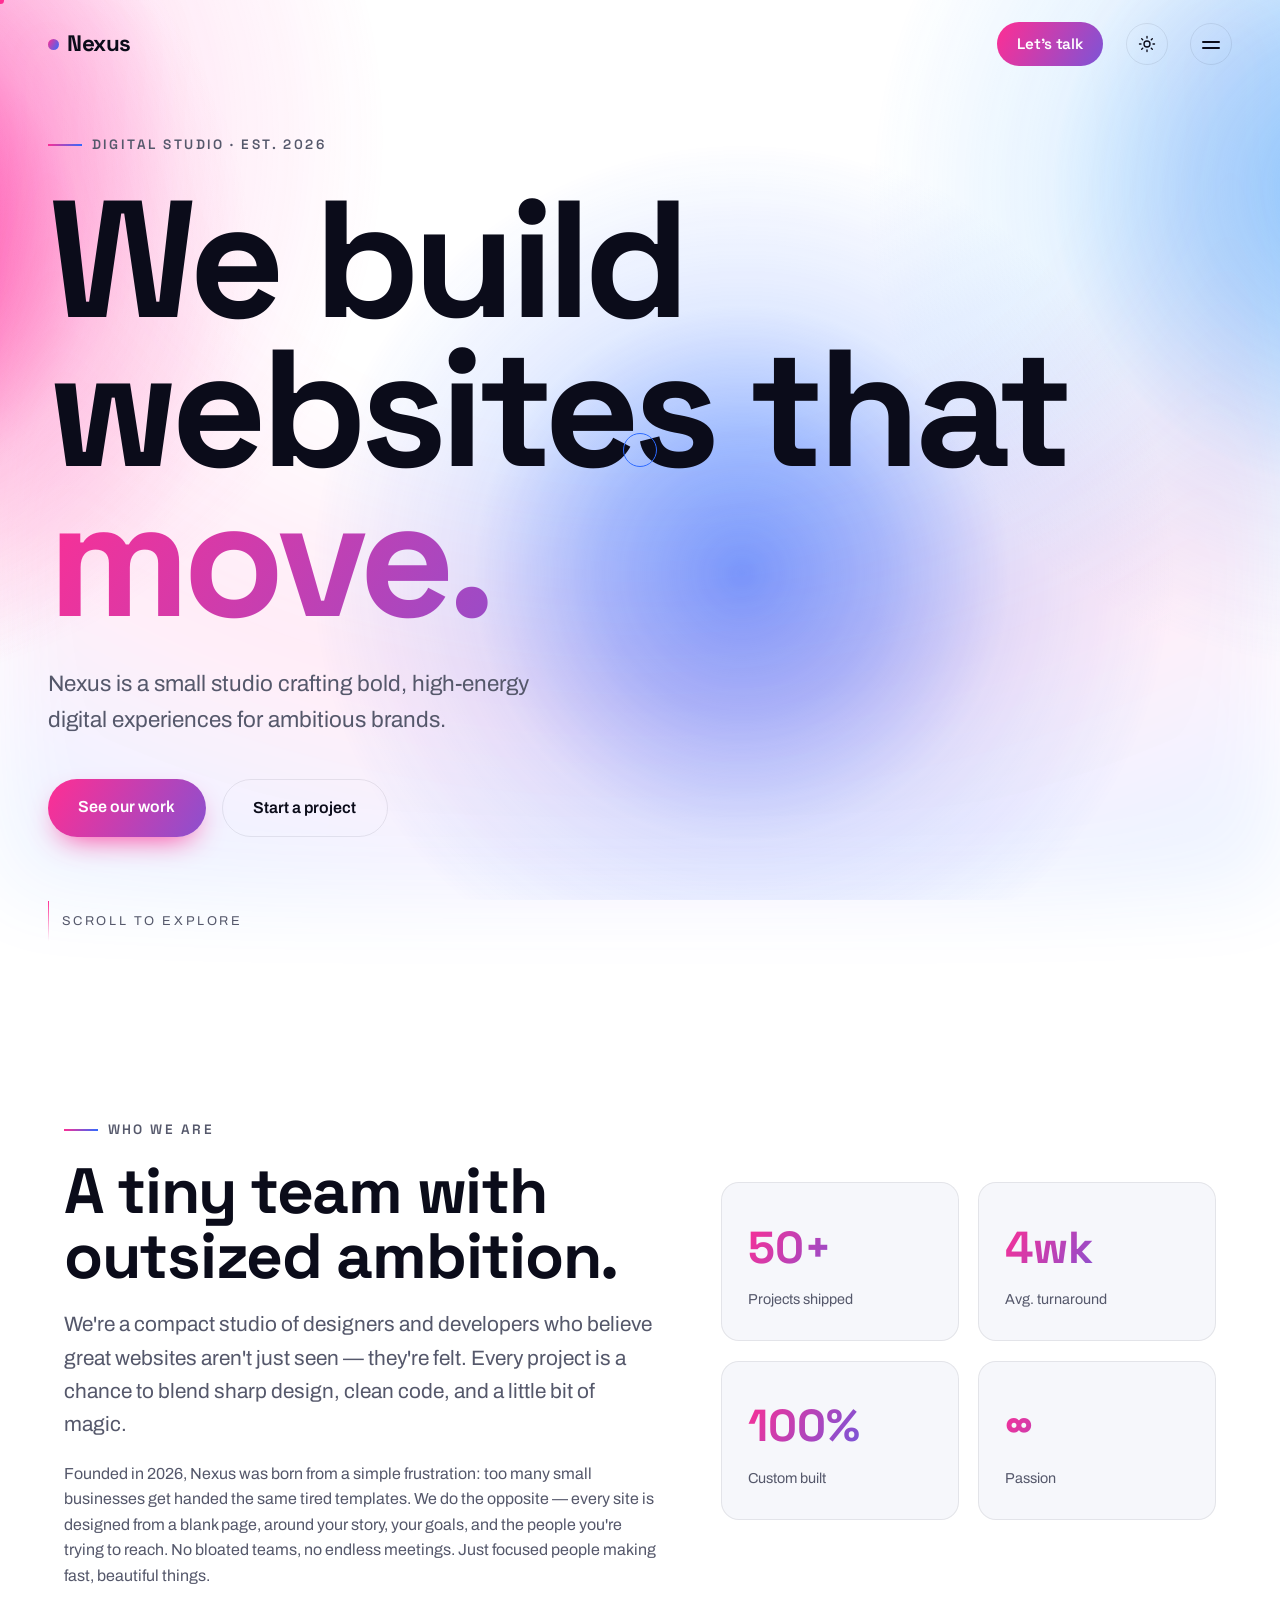
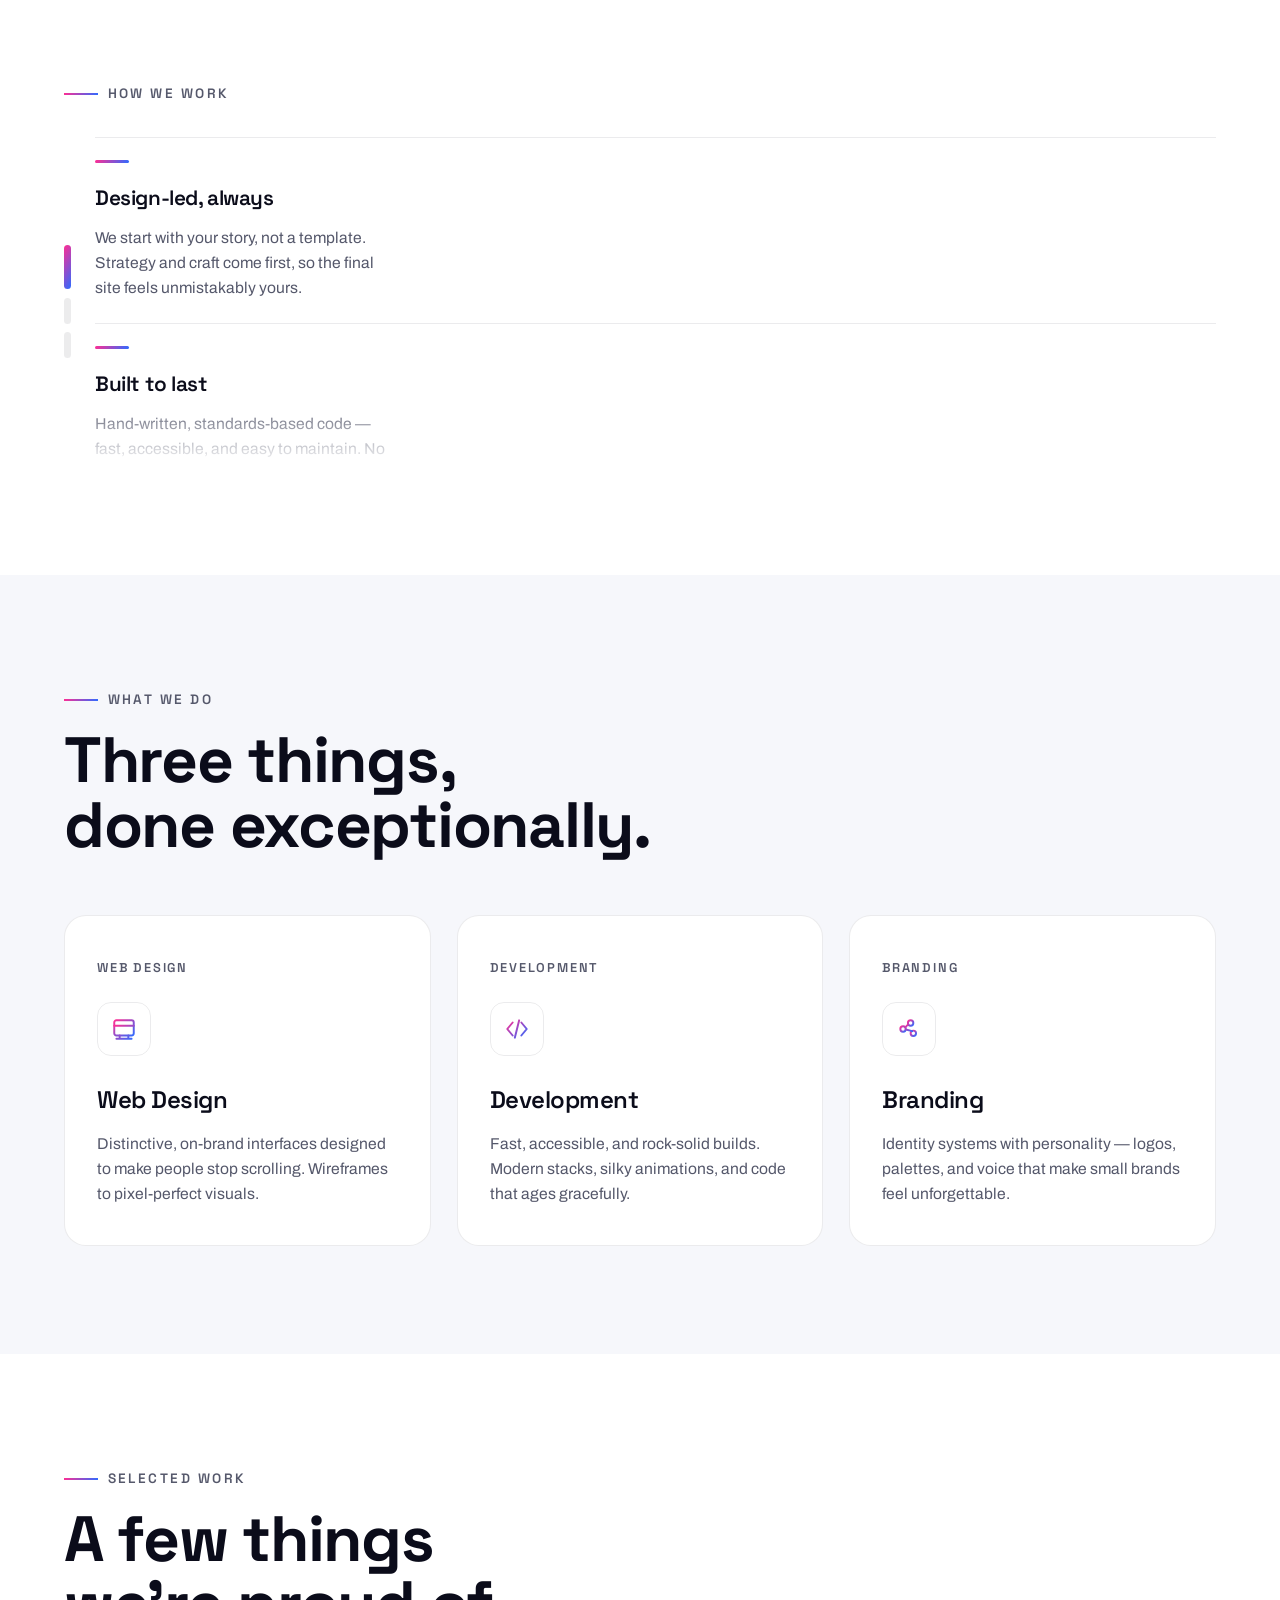
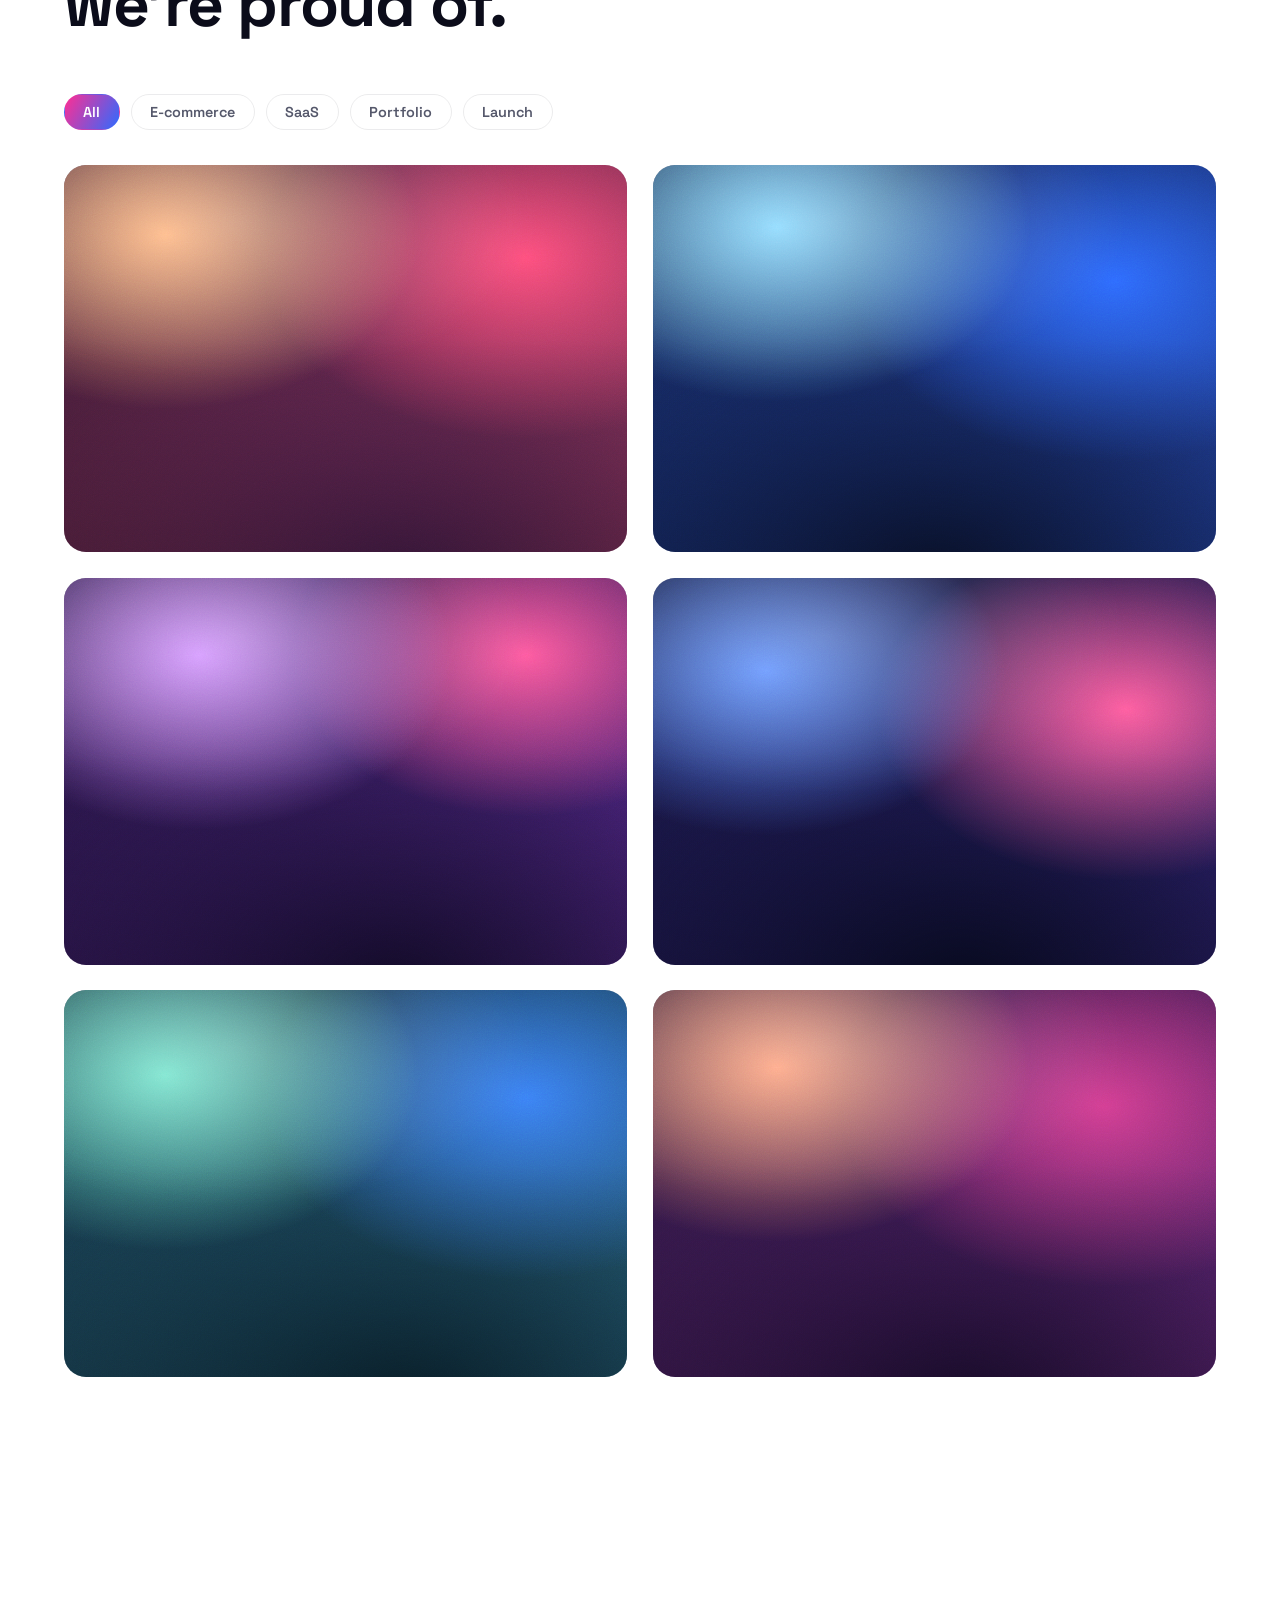
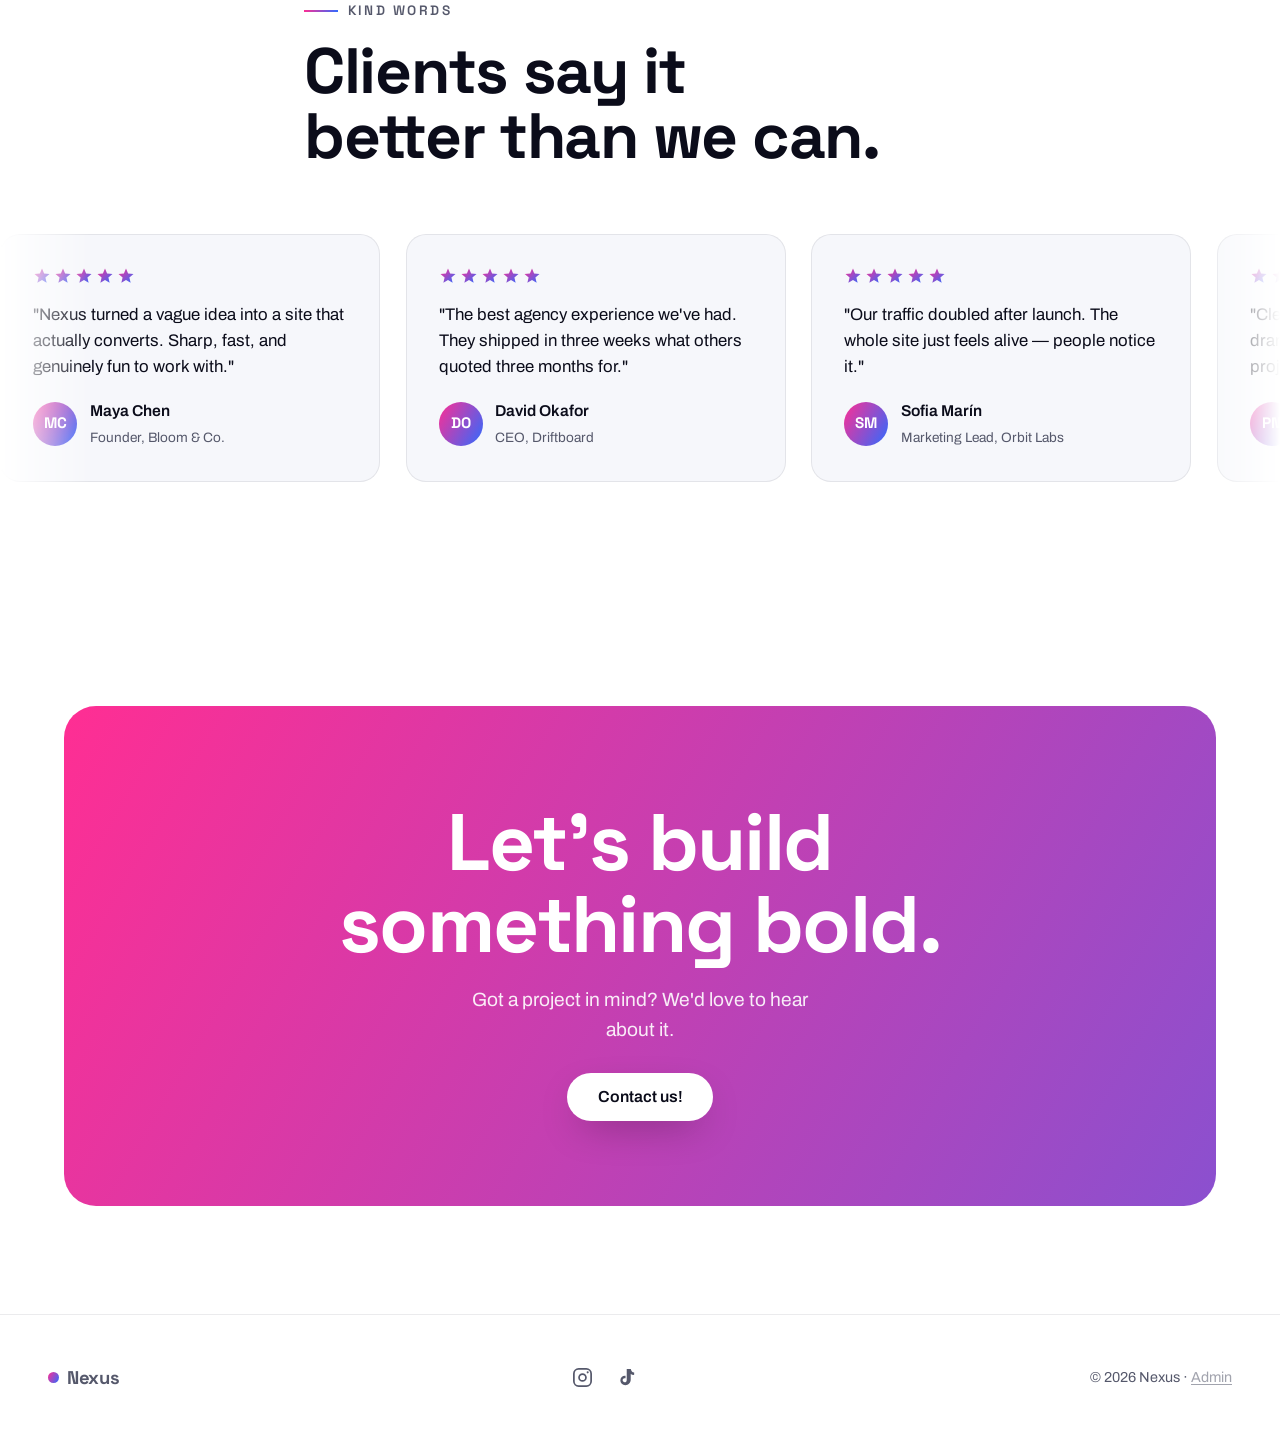
==== index.html @ e33caaf5 "Sharpen background blobs (clearer, less blurred) Tighten the radial-gradient falloff to give each co" ====
<!DOCTYPE html>
<html lang="en">
<head>
  <meta charset="UTF-8" />
  <meta name="viewport" content="width=device-width, initial-scale=1.0" />
  <title>Nexus — We build websites that move</title>
  <meta name="description" content="Nexus is a small studio crafting bold, high-energy websites for ambitious clients. Web design, development, and branding." />
  <link rel="preconnect" href="https://fonts.googleapis.com" />
  <link rel="preconnect" href="https://fonts.gstatic.com" crossorigin />
  <link href="https://fonts.googleapis.com/css2?family=Archivo:wght@400;500;600&family=Space+Grotesk:wght@400;500;600;700&display=swap" rel="stylesheet" />
  <link rel="stylesheet" href="css/style.css?v=12" />
</head>
<body>

<div class="cursor-ring" aria-hidden="true"></div>
<div class="cursor-dot" aria-hidden="true"></div>

<canvas id="bgCanvas" class="bg-canvas" aria-hidden="true"></canvas>
<div class="aurora" aria-hidden="true"></div>

<div class="wrap">
  <nav id="nav">
    <a href="#top" class="brand"><span class="dot"></span>Nexus</a>
    <div class="nav-links">
      <a href="#contact" class="nav-cta">Let's talk</a>
      <button class="icon-btn theme-toggle" id="themeToggle" aria-label="Toggle light and dark theme">
        <svg class="sun" viewBox="0 0 24 24" fill="none" stroke="currentColor" stroke-width="1.8" stroke-linecap="round"><circle cx="12" cy="12" r="4"/><path d="M12 2v2M12 20v2M4.9 4.9l1.4 1.4M17.7 17.7l1.4 1.4M2 12h2M20 12h2M4.9 19.1l1.4-1.4M17.7 6.3l1.4-1.4"/></svg>
        <svg class="moon" viewBox="0 0 24 24" fill="currentColor"><path d="M21 12.8A9 9 0 1 1 11.2 3a7 7 0 0 0 9.8 9.8z"/></svg>
      </button>
      <button class="hamburger" id="hamburger" aria-label="Open menu" aria-expanded="false" aria-controls="menu">
        <span class="bar"></span>
        <span class="bar"></span>
      </button>
    </div>
  </nav>

  <div class="menu" id="menu" aria-hidden="true">
    <a href="#about" class="menu-link">About</a>
    <a href="#services" class="menu-link">Services</a>
    <a href="#work" class="menu-link">Work</a>
    <a href="#reviews" class="menu-link">Reviews</a>
    <a href="#contact" class="menu-link">Contact</a>
    <div class="menu-meta">
      <a id="menuContact" href="https://ig.me/m/nexus_aea" target="_blank" rel="noopener">Contact us</a>
      <span>Nexus · Est. 2026</span>
    </div>
  </div>

  <header class="hero" id="top">
    <div>
      <span class="kicker">Digital studio · Est. 2026</span>
      <h1>We build<br />websites that<br /><span class="gradient">move.</span></h1>
      <p class="hero-sub" id="heroTagline">Nexus is a small studio crafting bold, high-energy digital experiences for ambitious brands.</p>
      <div class="hero-actions">
        <a href="#work" class="btn btn-primary">See our work</a>
        <a href="#contact" class="btn btn-ghost">Start a project</a>
      </div>
      <div class="scroll-hint"><span class="line"></span> Scroll to explore</div>
    </div>
  </header>

  <section id="about">
    <div class="container about-grid">
      <div class="about">
        <span class="kicker sec reveal">Who we are</span>
        <h2 class="reveal d1">A tiny team with<br />outsized ambition.</h2>
        <p class="lead reveal d2">We're a compact studio of designers and developers who believe great websites aren't just seen — they're felt. Every project is a chance to blend sharp design, clean code, and a little bit of magic.</p>
        <p class="reveal d3" id="aboutStory" style="color:var(--ink-soft)">Founded in 2026, Nexus was born from a simple frustration: too many small businesses get handed the same tired templates. We do the opposite — every site is designed from a blank page, around your story, your goals, and the people you're trying to reach. No bloated teams, no endless meetings. Just focused people making fast, beautiful things.</p>
      </div>
      <div class="stats">
        <div class="stat reveal"><div class="num">50+</div><div class="label">Projects shipped</div></div>
        <div class="stat reveal d1"><div class="num">4wk</div><div class="label">Avg. turnaround</div></div>
        <div class="stat reveal d2"><div class="num">100%</div><div class="label">Custom built</div></div>
        <div class="stat reveal d3"><div class="num">∞</div><div class="label">Passion</div></div>
      </div>
    </div>

    <div class="container about-more">
      <span class="kicker sec reveal">How we work</span>
      <div class="values-wrap reveal d1">
        <div class="values-nav" aria-label="Scroll through how we work">
          <button class="active" type="button" aria-label="Go to: Design-led, always"></button>
          <button type="button" aria-label="Go to: Built to last"></button>
          <button type="button" aria-label="Go to: A real partnership"></button>
        </div>
        <div class="values">
          <div class="value">
            <span class="value-mark"></span>
            <h3>Design-led, always</h3>
            <p>We start with your story, not a template. Strategy and craft come first, so the final site feels unmistakably yours.</p>
          </div>
          <div class="value">
            <span class="value-mark"></span>
            <h3>Built to last</h3>
            <p>Hand-written, standards-based code — fast, accessible, and easy to maintain. No page-builder bloat slowing you down.</p>
          </div>
          <div class="value">
            <span class="value-mark"></span>
            <h3>A real partnership</h3>
            <p>You talk directly to the people doing the work. Clear communication, honest timelines, and support after launch.</p>
          </div>
        </div>
      </div>
    </div>
  </section>

  <section id="services">
    <div class="container">
      <div class="section-head">
        <span class="kicker sec reveal">What we do</span>
        <h2 class="reveal d1">Three things,<br />done exceptionally.</h2>
      </div>
      <div class="cards">
        <article class="card reveal">
          <span class="card-role">Web Design</span>
          <div class="card-icon">
            <svg viewBox="0 0 24 24" fill="none" stroke="url(#gp)" stroke-width="1.8" stroke-linecap="round" stroke-linejoin="round"><defs><linearGradient id="gp" x1="0" y1="0" x2="1" y2="1"><stop offset="0" stop-color="#ff2e93"/><stop offset="1" stop-color="#2e6bff"/></linearGradient></defs><rect x="3" y="4" width="18" height="14" rx="2"/><path d="M3 9h18M8 18v3M16 18v3M5 21h14"/></svg>
          </div>
          <h3>Web Design</h3>
          <p>Distinctive, on-brand interfaces designed to make people stop scrolling. Wireframes to pixel-perfect visuals.</p>
        </article>
        <article class="card reveal d1">
          <span class="card-role">Development</span>
          <div class="card-icon">
            <svg viewBox="0 0 24 24" fill="none" stroke="url(#gp2)" stroke-width="1.8" stroke-linecap="round" stroke-linejoin="round"><defs><linearGradient id="gp2" x1="0" y1="0" x2="1" y2="1"><stop offset="0" stop-color="#ff2e93"/><stop offset="1" stop-color="#2e6bff"/></linearGradient></defs><path d="M8 6l-5 6 5 6M16 6l5 6-5 6M14 4l-4 16"/></svg>
          </div>
          <h3>Development</h3>
          <p>Fast, accessible, and rock-solid builds. Modern stacks, silky animations, and code that ages gracefully.</p>
        </article>
        <article class="card reveal d2">
          <span class="card-role">Branding</span>
          <div class="card-icon">
            <svg viewBox="0 0 24 24" fill="none" stroke="url(#gp3)" stroke-width="1.8" stroke-linecap="round" stroke-linejoin="round"><defs><linearGradient id="gp3" x1="0" y1="0" x2="1" y2="1"><stop offset="0" stop-color="#ff2e93"/><stop offset="1" stop-color="#2e6bff"/></linearGradient></defs><circle cx="13.5" cy="6.5" r="2.5"/><circle cx="6.5" cy="12" r="2.5"/><circle cx="16" cy="16" r="2.5"/><path d="M11 8L8.5 10.5M15 14l-6-1.5"/></svg>
          </div>
          <h3>Branding</h3>
          <p>Identity systems with personality — logos, palettes, and voice that make small brands feel unforgettable.</p>
        </article>
      </div>
    </div>
  </section>

  <section id="work">
    <div class="container">
      <div class="section-head">
        <span class="kicker sec reveal">Selected work</span>
        <h2 class="reveal d1">A few things<br />we're proud of.</h2>
      </div>
      <div class="work-filters reveal d2" role="group" aria-label="Filter work by category">
        <button class="chip active" data-filter="all" aria-pressed="true">All</button>
        <button class="chip" data-filter="ecommerce" aria-pressed="false">E-commerce</button>
        <button class="chip" data-filter="saas" aria-pressed="false">SaaS</button>
        <button class="chip" data-filter="portfolio" aria-pressed="false">Portfolio</button>
        <button class="chip" data-filter="launch" aria-pressed="false">Launch</button>
      </div>
      <div class="work-grid" id="workGrid"><!-- filled from content.json by js/main.js --></div>
    </div>
  </section>

  <section id="reviews">
    <div class="section-head">
      <span class="kicker sec reveal">Kind words</span>
      <h2 class="reveal d1">Clients say it<br />better than we can.</h2>
    </div>
    <svg width="0" height="0" style="position:absolute" aria-hidden="true"><defs><linearGradient id="starGrad" x1="0" y1="0" x2="1" y2="1"><stop offset="0" stop-color="#ff2e93"/><stop offset="1" stop-color="#2e6bff"/></linearGradient></defs></svg>
    <div class="reviews-marquee reveal d1">
      <div class="reviews-track" id="reviewsTrack"><!-- filled from content.json by js/main.js --></div>
    </div>
  </section>

  <section id="contact">
    <div class="container">
      <div class="cta-box reveal">
        <h2>Let's build<br />something bold.</h2>
        <p>Got a project in mind? We'd love to hear about it.</p>
        <a id="contactCta" href="https://ig.me/m/nexus_aea" target="_blank" rel="noopener" class="btn btn-white">Contact us!</a>
      </div>
    </div>
  </section>

  <footer>
    <div class="brand" style="font-size:1.15rem"><span class="dot"></span>Nexus</div>
    <div class="footer-social">
      <a id="socialInstagram" href="https://www.instagram.com/nexus_aea?igsh=aW5jZGtiejl5bTRi" target="_blank" rel="noopener" aria-label="Nexus on Instagram">
        <svg viewBox="0 0 24 24" fill="none" stroke="currentColor" stroke-width="1.8" stroke-linecap="round" stroke-linejoin="round"><rect x="3" y="3" width="18" height="18" rx="5"/><circle cx="12" cy="12" r="3.6"/><circle cx="17.4" cy="6.6" r="1.1" fill="currentColor" stroke="none"/></svg>
      </a>
      <a id="socialTiktok" href="https://www.tiktok.com/@nexus_aea?_r=1&amp;_t=ZN-97qbXWTNPzK" target="_blank" rel="noopener" aria-label="Nexus on TikTok">
        <svg viewBox="0 0 24 24" fill="currentColor"><path d="M16.5 3c.32 2.06 1.5 3.58 3.5 3.86v2.4c-1.28.12-2.48-.28-3.6-1v5.9c0 3.28-2.42 5.84-5.62 5.84-2.9 0-5.18-2.12-5.18-5.02 0-3.02 2.5-5.02 5.4-4.7v2.62c-.4-.12-.82-.16-1.24-.1-1.06.16-1.86.98-1.78 2.18.08 1.12.98 1.94 2.1 1.94 1.28 0 2.16-1 2.16-2.42V3h2.06z"/></svg>
      </a>
    </div>
    <div>© 2026 Nexus · <a href="admin.html" style="color:inherit;text-decoration:underline;text-underline-offset:2px;opacity:0.55">Admin</a></div>
  </footer>
</div>


  <script src="js/main.js?v=12"></script>
</body>
</html>
---- css/style.css ----
:root {
    --pink: #ff2e93;
    --pink-soft: #ff6ec4;
    --blue: #2e6bff;
    --blue-soft: #4facfe;
    /* light ground */
    --bg: #ffffff;
    --bg-alt: #f6f7fb;
    --ink: #0b0c1a;
    --ink-soft: #55586b;
    --line: rgba(11, 12, 26, 0.08);
    --grad: linear-gradient(120deg, var(--pink) 0%, var(--blue) 100%);
  }

  @media (prefers-color-scheme: dark) {
    :root:not([data-theme="light"]) {
      --bg: #07070f;
      --bg-alt: #0d0e1c;
      --ink: #f4f5ff;
      --ink-soft: #9a9db5;
      --line: rgba(255, 255, 255, 0.1);
    }
  }
  :root[data-theme="dark"] {
    --bg: #07070f;
    --bg-alt: #0d0e1c;
    --ink: #f4f5ff;
    --ink-soft: #9a9db5;
    --line: rgba(255, 255, 255, 0.1);
  }
  :root[data-theme="light"] {
    --bg: #ffffff;
    --bg-alt: #f6f7fb;
    --ink: #0b0c1a;
    --ink-soft: #55586b;
    --line: rgba(11, 12, 26, 0.08);
  }

  * { margin: 0; padding: 0; box-sizing: border-box; }

  html { scroll-behavior: smooth; }

  body {
    font-family: "Archivo", "Inter", system-ui, -apple-system, "Segoe UI", sans-serif;
    background: var(--bg);
    color: var(--ink);
    line-height: 1.6;
    overflow-x: hidden;
    -webkit-font-smoothing: antialiased;
    transition: background 0.4s ease, color 0.4s ease;
  }

  h1, h2, h3, .brand, .nav-cta, .kicker {
    font-family: "Space Grotesk", system-ui, -apple-system, "Segoe UI", sans-serif;
    letter-spacing: -0.02em;
  }

  a { color: inherit; text-decoration: none; }

  :focus-visible { outline: 2px solid var(--pink); outline-offset: 3px; border-radius: 4px; }

  ::selection { background: var(--pink); color: #fff; }

  /* ---------- Custom cursor (fine pointers only) ---------- */
  .cursor-dot, .cursor-ring {
    position: fixed; top: 0; left: 0;
    border-radius: 50%;
    pointer-events: none;
    z-index: 9999;
    opacity: 0;
    will-change: transform;
  }
  body.cursor-on { cursor: none; }
  body.cursor-on a, body.cursor-on button, body.cursor-on .work-item, body.cursor-on .card { cursor: none; }
  body.cursor-on .cursor-dot, body.cursor-on .cursor-ring { opacity: 1; }
  .cursor-dot { width: 7px; height: 7px; margin: -3.5px 0 0 -3.5px; background: var(--pink); }
  .cursor-ring {
    width: 34px; height: 34px; margin: -17px 0 0 -17px;
    border: 1.5px solid var(--blue);
    transition: width .28s ease, height .28s ease, margin .28s ease,
                background-color .28s ease, border-color .28s ease, opacity .3s ease;
  }
  .cursor-ring.hover {
    width: 62px; height: 62px; margin: -31px 0 0 -31px;
    border-color: var(--pink);
    background: color-mix(in srgb, var(--pink) 14%, transparent);
  }

  /* ---------- Breathing aurora halo ----------
     Technique adapted from the 21st.dev "Animated Gradient Background"
     component (breathing top-centered radial gradient), recolored to brand. */
  .aurora {
    position: fixed; inset: 0; z-index: 0;
    pointer-events: none;
    background: radial-gradient(120% 120% at 50% 14%,
      transparent 30%,
      color-mix(in srgb, var(--pink) 60%, transparent) 52%,
      color-mix(in srgb, var(--blue) 55%, transparent) 74%,
      transparent 92%);
    filter: blur(40px) saturate(1.25);
    transform-origin: 50% 14%;
    opacity: 0.15;
    animation: breathe 9s ease-in-out infinite;
  }
  @keyframes breathe {
    0%, 100% { transform: scale(1); opacity: 0.13; }
    50% { transform: scale(1.06); opacity: 0.2; }
  }
  @media (prefers-color-scheme: dark) {
    :root:not([data-theme="light"]) .aurora { opacity: 0.28; }
  }
  :root[data-theme="dark"] .aurora { opacity: 0.28; }
  :root[data-theme="light"] .aurora { opacity: 0.15; }

  /* ---------- Flowing animated background (canvas) ---------- */
  .bg-canvas {
    position: fixed;
    inset: 0;
    z-index: 0;
    pointer-events: none;
    opacity: 1;
  }
  :root[data-theme="light"] .bg-canvas { opacity: 0.85; }
  @media (prefers-color-scheme: light) {
    :root:not([data-theme="dark"]) .bg-canvas { opacity: 0.85; }
  }

  /* ---------- Moving gradient blobs ---------- */
  .blobs {
    position: fixed;
    inset: 0;
    z-index: 0;
    pointer-events: none;
    overflow: hidden;
    filter: blur(70px) saturate(1.25);
    opacity: 0.55;
  }
  .blob {
    position: absolute;
    width: 46vw;
    height: 46vw;
    border-radius: 50%;
    mix-blend-mode: multiply;
  }
  @media (prefers-color-scheme: dark) {
    :root:not([data-theme="light"]) .blobs { opacity: 0.4; }
    :root:not([data-theme="light"]) .blob { mix-blend-mode: screen; }
  }
  :root[data-theme="dark"] .blobs { opacity: 0.4; }
  :root[data-theme="dark"] .blob { mix-blend-mode: screen; }
  :root[data-theme="light"] .blobs { opacity: 0.55; }
  :root[data-theme="light"] .blob { mix-blend-mode: multiply; }

  .blob-1 { background: var(--pink); top: -12vw; left: -8vw; animation: drift1 18s ease-in-out infinite; }
  .blob-2 { background: var(--blue); bottom: -14vw; right: -6vw; animation: drift2 22s ease-in-out infinite; }
  .blob-3 { background: var(--blue-soft); top: 40%; left: 45%; width: 34vw; height: 34vw; animation: drift3 26s ease-in-out infinite; }

  @keyframes drift1 { 0%,100% { transform: translate(0,0) scale(1); } 50% { transform: translate(8vw, 6vw) scale(1.15); } }
  @keyframes drift2 { 0%,100% { transform: translate(0,0) scale(1.1); } 50% { transform: translate(-7vw, -5vw) scale(0.9); } }
  @keyframes drift3 { 0%,100% { transform: translate(0,0) scale(1); } 50% { transform: translate(-6vw, 4vw) scale(1.2); } }

  /* ---------- Layout ---------- */
  .wrap { position: relative; z-index: 1; }
  .container { width: min(1160px, 90vw); margin: 0 auto; }

  /* ---------- Nav ---------- */
  nav {
    position: fixed;
    top: 0; left: 0; right: 0;
    z-index: 70;
    display: flex;
    align-items: center;
    justify-content: space-between;
    padding: 1.4rem min(5vw, 3rem);
    transition: background 0.4s ease, padding 0.4s ease, backdrop-filter 0.4s ease;
  }
  nav.scrolled {
    background: color-mix(in srgb, var(--bg) 78%, transparent);
    backdrop-filter: blur(14px);
    padding-top: 0.9rem;
    padding-bottom: 0.9rem;
    border-bottom: 1px solid var(--line);
  }
  .brand {
    font-size: 1.4rem;
    font-weight: 700;
    display: flex;
    align-items: center;
    gap: 0.5rem;
  }
  .brand .dot {
    width: 11px; height: 11px; border-radius: 50%;
    background: var(--grad);
    animation: pulse 2.6s ease-in-out infinite;
  }
  @keyframes pulse { 0%,100% { transform: scale(1); opacity: 1; } 50% { transform: scale(1.4); opacity: 0.7; } }
  .nav-links { display: flex; gap: 1.4rem; align-items: center; }
  .nav-links a { font-size: 0.95rem; color: var(--ink-soft); transition: color 0.25s ease; }
  .nav-links a:hover { color: var(--ink); }
  .nav-cta {
    padding: 0.6rem 1.3rem;
    border-radius: 100px;
    background: var(--grad);
    color: #fff !important;
    font-weight: 600;
    font-size: 0.9rem;
    background-size: 160% 160%;
    transition: transform 0.3s ease, background-position 0.6s ease;
  }
  .nav-cta:hover { transform: translateY(-2px) scale(1.04); background-position: 100% 0; }

  .icon-btn {
    background: transparent;
    border: 1.5px solid var(--line);
    color: var(--ink);
    width: 42px; height: 42px;
    border-radius: 50%;
    cursor: pointer;
    display: grid; place-items: center;
    transition: border-color 0.25s ease, transform 0.25s ease;
  }
  .theme-toggle:hover { border-color: var(--pink); transform: rotate(-15deg) scale(1.08); }
  .theme-toggle svg { width: 18px; height: 18px; }
  .theme-toggle .moon { display: none; }
  :root[data-theme="dark"] .theme-toggle .moon { display: block; }
  :root[data-theme="dark"] .theme-toggle .sun { display: none; }
  @media (prefers-color-scheme: dark) {
    :root:not([data-theme="light"]) .theme-toggle .moon { display: block; }
    :root:not([data-theme="light"]) .theme-toggle .sun { display: none; }
  }

  /* ---------- Hamburger ---------- */
  .hamburger {
    display: block;
    position: relative;
    width: 42px; height: 42px;
    border: 1.5px solid var(--line);
    border-radius: 50%;
    background: transparent;
    cursor: pointer;
    transition: border-color 0.25s ease;
  }
  .hamburger:hover { border-color: var(--pink); }
  .hamburger .bar {
    position: absolute; left: 11px; right: 11px; height: 2px;
    background: var(--ink); border-radius: 2px;
    transition: transform 0.4s cubic-bezier(.2,.7,.2,1), top 0.4s cubic-bezier(.2,.7,.2,1), background-color 0.3s ease;
  }
  .hamburger .bar:nth-child(1) { top: 17px; }
  .hamburger .bar:nth-child(2) { top: 23px; }
  .hamburger.open { border-color: var(--pink); }
  .hamburger.open .bar { background: var(--pink); }
  .hamburger.open .bar:nth-child(1) { top: 20px; transform: rotate(45deg); }
  .hamburger.open .bar:nth-child(2) { top: 20px; transform: rotate(-45deg); }

  /* ---------- Drop-down menu ---------- */
  .menu {
    position: fixed; inset: 0; z-index: 60;
    background: color-mix(in srgb, var(--bg) 88%, transparent);
    backdrop-filter: blur(24px);
    display: flex; flex-direction: column; justify-content: center;
    padding: 7rem min(9vw, 6rem) 4rem;
    gap: 0.2rem;
    opacity: 0; visibility: hidden;
    transform: translateY(-28px);
    transition: opacity 0.5s ease, transform 0.55s cubic-bezier(.2,.7,.2,1), visibility 0.55s;
  }
  .menu.open { opacity: 1; visibility: visible; transform: none; }
  .menu-link {
    display: inline-block;
    width: max-content; max-width: 100%;
    font-family: "Space Grotesk", system-ui, sans-serif;
    font-size: clamp(2.6rem, 10vw, 5rem);
    font-weight: 700;
    letter-spacing: -0.03em;
    line-height: 1.16;
    color: var(--ink);
    opacity: 0; transform: translateY(24px);
    transition: color 0.3s ease, transform 0.3s ease, opacity 0.5s ease;
  }
  .menu.open .menu-link { opacity: 1; transform: none; transition: color 0.3s ease, transform 0.5s cubic-bezier(.2,.7,.2,1), opacity 0.5s ease; }
  .menu.open .menu-link:nth-child(1) { transition-delay: 0.10s; }
  .menu.open .menu-link:nth-child(2) { transition-delay: 0.16s; }
  .menu.open .menu-link:nth-child(3) { transition-delay: 0.22s; }
  .menu.open .menu-link:nth-child(4) { transition-delay: 0.28s; }
  .menu-link:hover {
    background: var(--grad);
    -webkit-background-clip: text; background-clip: text;
    -webkit-text-fill-color: transparent; color: transparent;
    transform: translateX(14px);
  }
  /* active section (scroll-spy) */
  .menu-link.active {
    background: var(--grad);
    -webkit-background-clip: text; background-clip: text;
    -webkit-text-fill-color: transparent; color: transparent;
  }
  .menu-link.active::after {
    content: "";
    display: inline-block;
    width: 0.5em; height: 0.5em;
    margin-left: 0.5rem;
    border-radius: 50%;
    background: var(--grad);
    vertical-align: middle;
  }
  .menu-meta {
    margin-top: 2.6rem;
    display: flex; gap: 1.6rem; flex-wrap: wrap;
    color: var(--ink-soft); font-size: 0.95rem;
    opacity: 0; transform: translateY(20px);
    transition: opacity 0.5s ease, transform 0.5s ease;
    transition-delay: 0.34s;
  }
  .menu.open .menu-meta { opacity: 1; transform: none; }
  .menu-meta a:hover { color: var(--pink); }

  @media (max-width: 380px) {
    .nav-links .nav-cta { display: none; }
  }

  /* ---------- Hero ---------- */
  header.hero {
    min-height: 100vh;
    display: flex;
    flex-direction: column;
    justify-content: center;
    padding: 8rem min(5vw, 3rem) 4rem;
  }
  .kicker {
    display: inline-flex;
    align-items: center;
    gap: 0.6rem;
    font-size: 0.85rem;
    font-weight: 600;
    text-transform: uppercase;
    letter-spacing: 0.18em;
    color: var(--ink-soft);
    margin-bottom: 1.8rem;
  }
  .kicker::before {
    content: "";
    width: 34px; height: 2px;
    background: var(--grad);
  }
  .hero h1 {
    font-size: clamp(3.4rem, 13vw, 12rem);
    font-weight: 700;
    line-height: 0.9;
    letter-spacing: -0.04em;
    text-wrap: balance;
  }
  .hero h1 .gradient {
    background: var(--grad);
    -webkit-background-clip: text;
    background-clip: text;
    -webkit-text-fill-color: transparent;
    color: transparent;
    background-size: 200% 200%;
    animation: shift 6s ease infinite;
  }
  @keyframes shift { 0%,100% { background-position: 0% 50%; } 50% { background-position: 100% 50%; } }
  .hero-sub {
    margin-top: 2rem;
    max-width: 40ch;
    font-size: clamp(1.05rem, 2.2vw, 1.4rem);
    color: var(--ink-soft);
  }
  .hero-actions { margin-top: 2.6rem; display: flex; gap: 1rem; flex-wrap: wrap; }
  .btn {
    padding: 0.95rem 1.9rem;
    border-radius: 100px;
    font-weight: 600;
    font-size: 1rem;
    transition: transform 0.3s ease, box-shadow 0.3s ease, background-position 0.6s ease, color 0.3s ease, border-color 0.3s ease;
    cursor: pointer;
    border: none;
  }
  .btn-primary {
    background: var(--grad);
    color: #fff;
    background-size: 180% 180%;
    box-shadow: 0 12px 30px -12px var(--pink);
  }
  .btn-primary:hover { transform: translateY(-3px) scale(1.03); background-position: 100% 0; box-shadow: 0 18px 40px -12px var(--blue); }
  .btn-ghost {
    background: transparent;
    color: var(--ink);
    border: 1.5px solid var(--line);
  }
  .btn-ghost:hover { border-color: var(--pink); color: var(--pink); transform: translateY(-3px); }

  .scroll-hint {
    margin-top: 4rem;
    font-size: 0.8rem;
    letter-spacing: 0.2em;
    text-transform: uppercase;
    color: var(--ink-soft);
    display: flex;
    align-items: center;
    gap: 0.8rem;
  }
  .scroll-hint .line {
    width: 1px; height: 40px;
    background: linear-gradient(var(--pink), transparent);
    animation: scrolldown 2s ease-in-out infinite;
    transform-origin: top;
  }
  @keyframes scrolldown { 0%,100% { transform: scaleY(0.4); opacity: 0.4; } 50% { transform: scaleY(1); opacity: 1; } }

  /* ---------- Sections ---------- */
  section { padding: clamp(5rem, 12vh, 9rem) 0; }
  .section-head { max-width: 42rem; margin-bottom: 3.5rem; }
  .kicker.sec { margin-bottom: 1.1rem; }
  h2 {
    font-size: clamp(2.2rem, 6vw, 4rem);
    font-weight: 700;
    line-height: 1.02;
    text-wrap: balance;
  }
  .lead { font-size: clamp(1.05rem, 2vw, 1.3rem); color: var(--ink-soft); margin-top: 1.2rem; }

  /* ---------- About ---------- */
  .about-grid {
    display: grid;
    grid-template-columns: 1.2fr 1fr;
    gap: 4rem;
    align-items: center;
  }
  @media (max-width: 820px) { .about-grid { grid-template-columns: 1fr; gap: 2.5rem; } }
  .about p + p { margin-top: 1.2rem; }
  .stats { display: grid; grid-template-columns: 1fr 1fr; gap: 1.2rem; }
  .stat {
    padding: 1.8rem 1.6rem;
    border: 1px solid var(--line);
    border-radius: 18px;
    background: var(--bg-alt);
    transition: transform 0.35s ease, border-color 0.35s ease;
  }
  .stat:hover { transform: translateY(-6px); border-color: var(--pink); }
  .stat .num {
    font-family: "Space Grotesk", system-ui, sans-serif;
    font-size: clamp(2rem, 5vw, 2.8rem);
    font-weight: 700;
    background: var(--grad);
    -webkit-background-clip: text; background-clip: text; -webkit-text-fill-color: transparent; color: transparent;
  }
  .stat .label { font-size: 0.9rem; color: var(--ink-soft); margin-top: 0.3rem; }

  .about-more { margin-top: clamp(3.5rem, 7vw, 5.5rem); }
  .about-more .kicker.sec { margin-bottom: 2rem; }
  .values-wrap { display: flex; gap: 1.5rem; align-items: stretch; }
  .values {
    position: relative;
    flex: 1;
    min-width: 0;
    display: flex;
    flex-direction: column;
    gap: 1.4rem;
    overflow-y: auto;
    max-height: clamp(240px, 42vh, 330px);
    scroll-snap-type: y mandatory;
    scrollbar-width: none;
    -webkit-overflow-scrolling: touch;
    -webkit-mask-image: linear-gradient(180deg, #000 80%, transparent);
    mask-image: linear-gradient(180deg, #000 80%, transparent);
  }
  .values::-webkit-scrollbar { display: none; }
  .value {
    scroll-snap-align: start;
    padding-top: 1.4rem;
    border-top: 1px solid var(--line);
  }
  /* vertical scroll bullets (side rail) */
  .values-nav {
    display: flex; flex-direction: column; justify-content: center;
    gap: 0.55rem; flex: 0 0 auto;
  }
  .values-nav button {
    width: 7px; height: 26px; padding: 0;
    border: none; border-radius: 100px; cursor: pointer;
    background: var(--line);
    transition: background 0.35s ease, height 0.35s ease;
  }
  .values-nav button:hover { background: var(--ink-soft); }
  .values-nav button.active { background: var(--grad); height: 44px; }
  .value-mark {
    display: block;
    width: 34px; height: 3px; border-radius: 3px;
    background: var(--grad);
    margin-bottom: 1.2rem;
  }
  .value h3 { font-size: 1.3rem; font-weight: 600; margin-bottom: 0.6rem; }
  .value p { color: var(--ink-soft); font-size: 0.98rem; max-width: 34ch; }

  /* ---------- Services ---------- */
  #services { background: var(--bg-alt); transition: background 0.4s ease; }
  .cards { display: grid; grid-template-columns: repeat(3, 1fr); gap: 1.6rem; }
  @media (max-width: 860px) { .cards { grid-template-columns: 1fr; } }
  .card {
    position: relative;
    padding: 2.4rem 2rem;
    border-radius: 22px;
    background: var(--bg);
    border: 1px solid var(--line);
    overflow: hidden;
    transition: transform 0.4s cubic-bezier(.2,.7,.2,1), box-shadow 0.4s ease;
  }
  .card::before {
    content: "";
    position: absolute;
    inset: 0;
    background: var(--grad);
    opacity: 0;
    transition: opacity 0.4s ease;
    z-index: 0;
  }
  .card > * { position: relative; z-index: 1; transition: color 0.4s ease; }
  .card:hover { transform: translateY(-10px); box-shadow: 0 30px 60px -30px var(--blue); }
  .card:hover::before { opacity: 1; }
  .card:hover, .card:hover .card-role, .card:hover p { color: #fff; }
  .card:hover .card-icon { border-color: rgba(255,255,255,0.5); }
  .card-role {
    font-family: "Space Grotesk", system-ui, sans-serif;
    font-size: 0.8rem;
    font-weight: 600;
    color: var(--ink-soft);
    letter-spacing: 0.14em;
    text-transform: uppercase;
  }
  .card-icon {
    width: 54px; height: 54px;
    border-radius: 14px;
    border: 1.5px solid var(--line);
    display: grid; place-items: center;
    margin: 1.4rem 0 1.6rem;
    transition: border-color 0.4s ease;
  }
  .card-icon svg { width: 26px; height: 26px; }
  .card h3 { font-size: 1.5rem; font-weight: 600; margin-bottom: 0.7rem; }
  .card p { color: var(--ink-soft); font-size: 0.98rem; }

  /* ---------- Work ---------- */
  .work-filters { display: flex; flex-wrap: wrap; gap: 0.7rem; margin-bottom: 2.2rem; }
  .chip {
    font-family: "Space Grotesk", system-ui, sans-serif;
    font-size: 0.9rem; font-weight: 600;
    padding: 0.5rem 1.15rem;
    border-radius: 100px;
    border: 1.5px solid var(--line);
    background: transparent;
    color: var(--ink-soft);
    cursor: pointer;
    transition: color 0.25s ease, border-color 0.25s ease, background 0.25s ease, transform 0.25s ease;
  }
  .chip:hover { border-color: var(--pink); color: var(--ink); transform: translateY(-2px); }
  .chip.active { background: var(--grad); color: #fff; border-color: transparent; }
  .work-item.is-hidden { display: none; }
  .work-item:not(.is-hidden) { animation: pop 0.45s cubic-bezier(.2,.7,.2,1) both; }
  @keyframes pop { from { opacity: 0; transform: scale(0.96); } to { opacity: 1; transform: none; } }
  .work-grid { display: grid; grid-template-columns: 1fr 1fr; gap: 1.6rem; }
  @media (max-width: 720px) { .work-grid { grid-template-columns: 1fr; } }
  .work-item {
    position: relative;
    border-radius: 22px;
    overflow: hidden;
    aspect-ratio: 16 / 11;
    cursor: pointer;
    isolation: isolate;
  }
  .work-item .thumb {
    position: absolute; inset: 0;
    background-size: cover; background-position: center;
    transition: transform 0.7s cubic-bezier(.2,.7,.2,1), filter 0.5s ease;
  }
  /* grain + depth so the gradients read as real imagery, not a flat AI wash */
  .work-item .thumb::before {
    content: ""; position: absolute; inset: 0;
    background-image: url("data:image/svg+xml,%3Csvg xmlns='http://www.w3.org/2000/svg' width='140' height='140'%3E%3Cfilter id='n'%3E%3CfeTurbulence type='fractalNoise' baseFrequency='0.85' numOctaves='2' stitchTiles='stitch'/%3E%3C/filter%3E%3Crect width='100%25' height='100%25' filter='url(%23n)'/%3E%3C/svg%3E");
    opacity: 0.16; mix-blend-mode: overlay;
  }
  .work-item .thumb::after {
    content: ""; position: absolute; inset: 0;
    background:
      radial-gradient(120% 90% at 30% 15%, rgba(255,255,255,0.22), transparent 45%),
      linear-gradient(180deg, transparent 45%, rgba(0,0,0,0.28) 100%);
  }
  .work-item:hover .thumb { transform: scale(1.08); }
  .work-item .overlay {
    position: absolute; inset: 0;
    display: flex; flex-direction: column; justify-content: flex-end;
    padding: 2rem;
    background: linear-gradient(to top, rgba(7,7,15,0.82) 0%, rgba(7,7,15,0.1) 55%, transparent 100%);
    opacity: 0;
    transform: translateY(14px);
    transition: opacity 0.45s ease, transform 0.45s ease;
  }
  .work-item:hover .overlay, .work-item:focus-visible .overlay { opacity: 1; transform: translateY(0); }
  .work-item .overlay .tag {
    font-size: 0.75rem; letter-spacing: 0.16em; text-transform: uppercase;
    color: var(--pink-soft); font-weight: 600; font-family: "Space Grotesk", system-ui, sans-serif;
  }
  .work-item .overlay h3 { color: #fff; font-size: 1.6rem; font-weight: 600; margin-top: 0.3rem; }
  .work-item .arrow {
    position: absolute; top: 1.6rem; right: 1.6rem;
    width: 44px; height: 44px; border-radius: 50%;
    background: rgba(255,255,255,0.15); backdrop-filter: blur(6px);
    display: grid; place-items: center;
    opacity: 0; transform: scale(0.6) rotate(-45deg);
    transition: opacity 0.4s ease, transform 0.4s ease;
  }
  .work-item:hover .arrow, .work-item:focus-visible .arrow { opacity: 1; transform: scale(1) rotate(0); }
  .work-item .arrow svg { width: 20px; height: 20px; stroke: #fff; }
  .g1 { background: linear-gradient(135deg, #ff2e93, #ff8f5e); }
  .g2 { background: linear-gradient(135deg, #2e6bff, #4facfe); }
  .g3 { background: linear-gradient(135deg, #7b2ff7, #ff2e93); }
  .g4 { background: linear-gradient(135deg, #2e6bff, #ff2e93); }

  /* ---------- Reviews (sideways marquee) ---------- */
  #reviews { overflow: hidden; }
  #reviews .section-head { width: min(1160px, 90vw); margin-left: auto; margin-right: auto; }
  .reviews-marquee {
    position: relative;
    -webkit-mask-image: linear-gradient(90deg, transparent, #000 7%, #000 93%, transparent);
    mask-image: linear-gradient(90deg, transparent, #000 7%, #000 93%, transparent);
  }
  .reviews-track {
    display: flex;
    gap: 1.6rem;
    width: max-content;
    padding: 0.5rem 0;
    animation: marquee 48s linear infinite;
  }
  .reviews-marquee:hover .reviews-track,
  .reviews-marquee:focus-within .reviews-track,
  .reviews-marquee.paused .reviews-track { animation-play-state: paused; }
  .reviews-marquee { cursor: pointer; }
  @keyframes marquee {
    from { transform: translateX(0); }
    to { transform: translateX(calc(-50% - 0.8rem)); }
  }
  .review-card {
    flex: 0 0 clamp(280px, 82vw, 380px);
    display: flex; flex-direction: column; gap: 1.1rem;
    padding: 2rem;
    border-radius: 20px;
    border: 1px solid var(--line);
    background: var(--bg-alt);
    transition: transform 0.35s ease, border-color 0.35s ease, box-shadow 0.35s ease;
  }
  .review-card:hover {
    transform: translateY(-6px);
    border-color: var(--pink);
    box-shadow: 0 24px 50px -30px var(--blue);
  }
  .review-stars { display: flex; gap: 3px; }
  .review-stars svg { width: 18px; height: 18px; }
  .review-quote { font-size: 1.05rem; line-height: 1.55; color: var(--ink); }
  .review-author { display: flex; align-items: center; gap: 0.8rem; margin-top: auto; }
  .review-avatar {
    width: 44px; height: 44px; flex: 0 0 44px;
    border-radius: 50%;
    background: var(--grad);
    display: grid; place-items: center;
    color: #fff; font-weight: 700; font-size: 0.95rem;
    font-family: "Space Grotesk", system-ui, sans-serif;
  }
  .review-name { font-weight: 600; font-size: 0.98rem; }
  .review-role { color: var(--ink-soft); font-size: 0.85rem; }
  @media (prefers-reduced-motion: reduce) {
    .reviews-track { animation: none; width: auto; }
    .reviews-marquee { overflow-x: auto; }
    .reviews-track .review-dup { display: none; }
  }

  /* ---------- Contact CTA ---------- */
  #contact { text-align: center; }
  .cta-box {
    position: relative;
    padding: clamp(3.5rem, 8vw, 6rem) 2rem;
    border-radius: 32px;
    background: var(--grad);
    background-size: 180% 180%;
    overflow: hidden;
    animation: shift 8s ease infinite;
  }
  .cta-box h2 { color: #fff; font-size: clamp(2.4rem, 7vw, 5rem); }
  .cta-box p { color: rgba(255,255,255,0.9); font-size: 1.2rem; margin: 1.2rem auto 2.4rem; max-width: 32ch; }
  .cta-box .btn-white {
    background: #fff; color: #0b0c1a;
    box-shadow: 0 14px 40px -14px rgba(0,0,0,0.4);
  }
  .cta-box .btn-white:hover { transform: translateY(-3px) scale(1.04); color: var(--pink); }

  /* ---------- Footer ---------- */
  footer {
    padding: 3rem min(5vw, 3rem);
    display: flex; justify-content: space-between; align-items: center;
    flex-wrap: wrap; gap: 1rem;
    border-top: 1px solid var(--line);
    color: var(--ink-soft); font-size: 0.9rem;
  }
  .footer-social { display: flex; gap: 1.3rem; align-items: center; }
  .footer-social a { display: inline-flex; color: var(--ink-soft); transition: color 0.25s ease, transform 0.25s ease; }
  .footer-social a:hover { color: var(--pink); transform: translateY(-2px); }
  .footer-social svg { width: 23px; height: 23px; display: block; }

  /* ---------- Scroll reveal ---------- */
  .reveal { opacity: 0; transform: translateY(20px); transition: opacity 0.7s cubic-bezier(.2,.7,.2,1), transform 0.7s cubic-bezier(.2,.7,.2,1); }
  .reveal.in { opacity: 1; transform: none; }
  .reveal.d1 { transition-delay: 0.08s; }
  .reveal.d2 { transition-delay: 0.16s; }
  .reveal.d3 { transition-delay: 0.24s; }

  @media (prefers-reduced-motion: reduce) {
    *, *::before, *::after { animation: none !important; scroll-behavior: auto !important; }
    .reveal { opacity: 1; transform: none; transition: none; }
    .menu-link, .menu-meta { opacity: 1; transform: none; }
  }
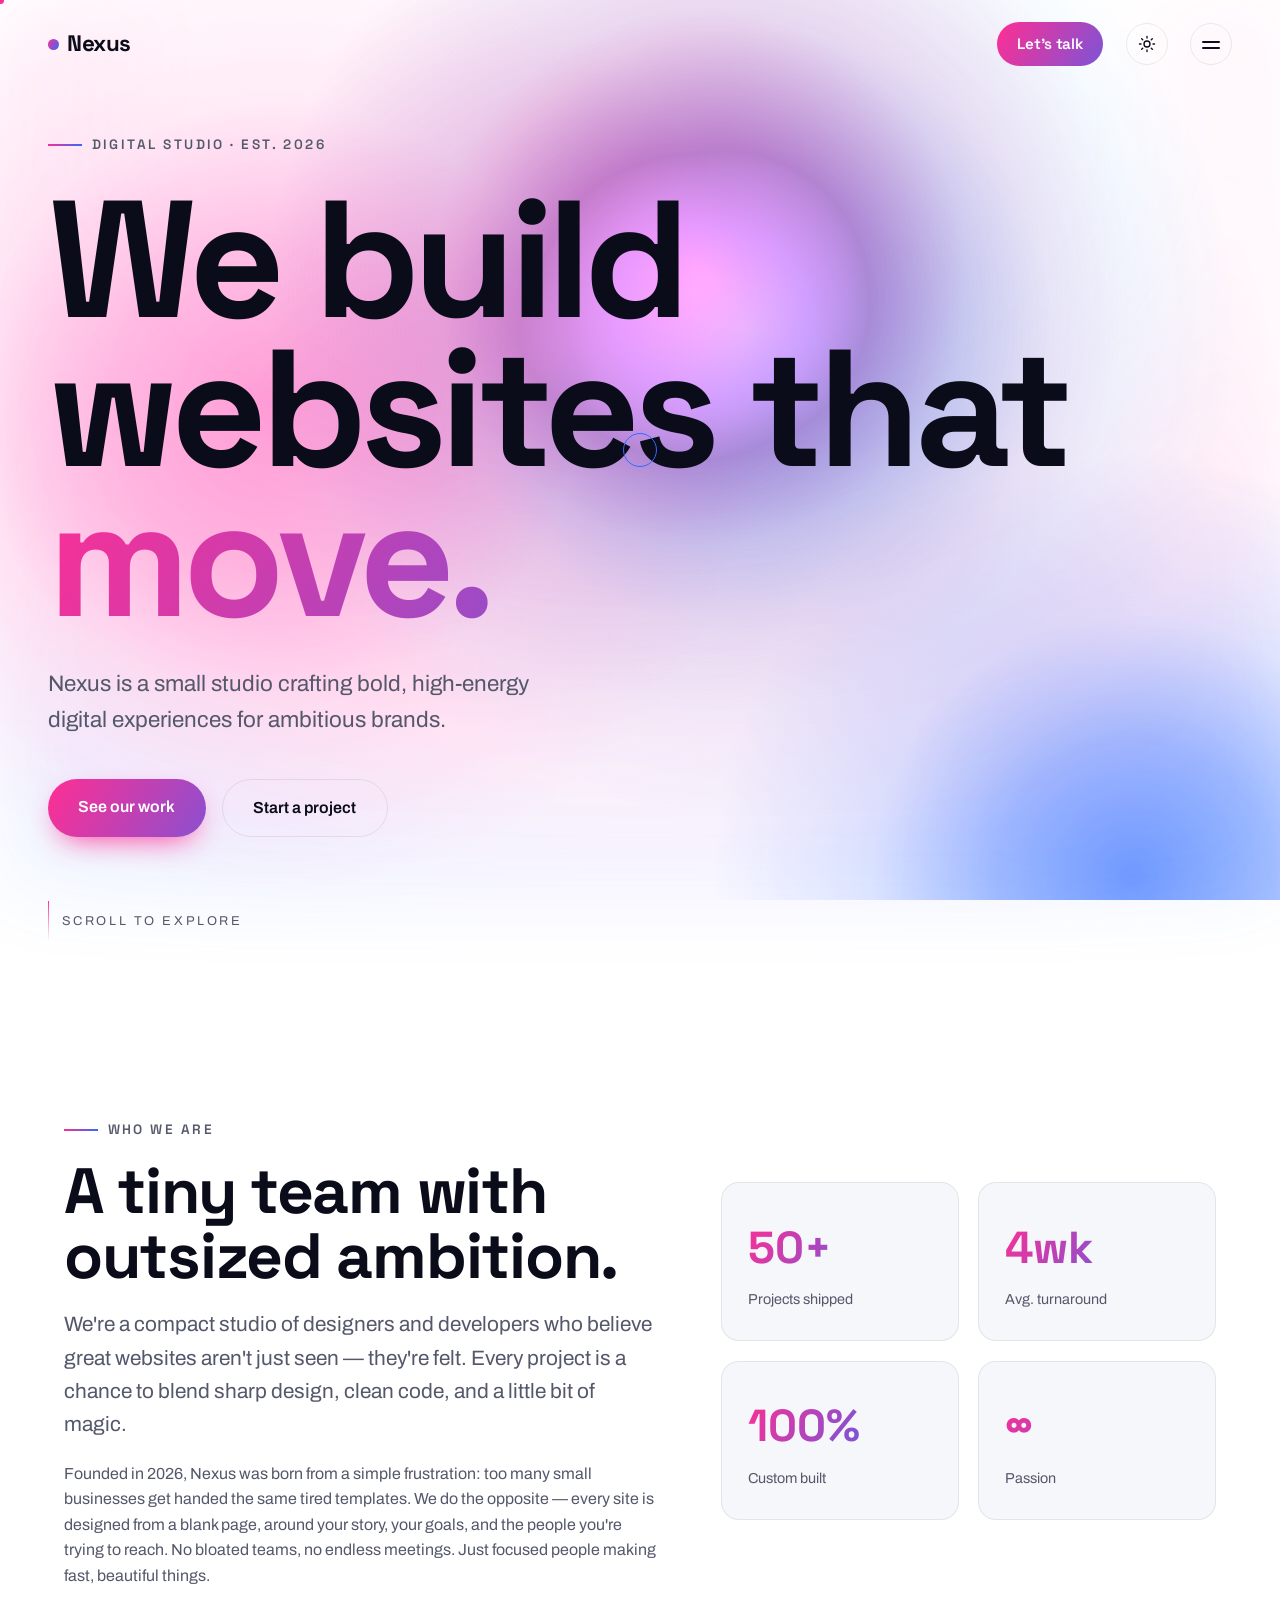
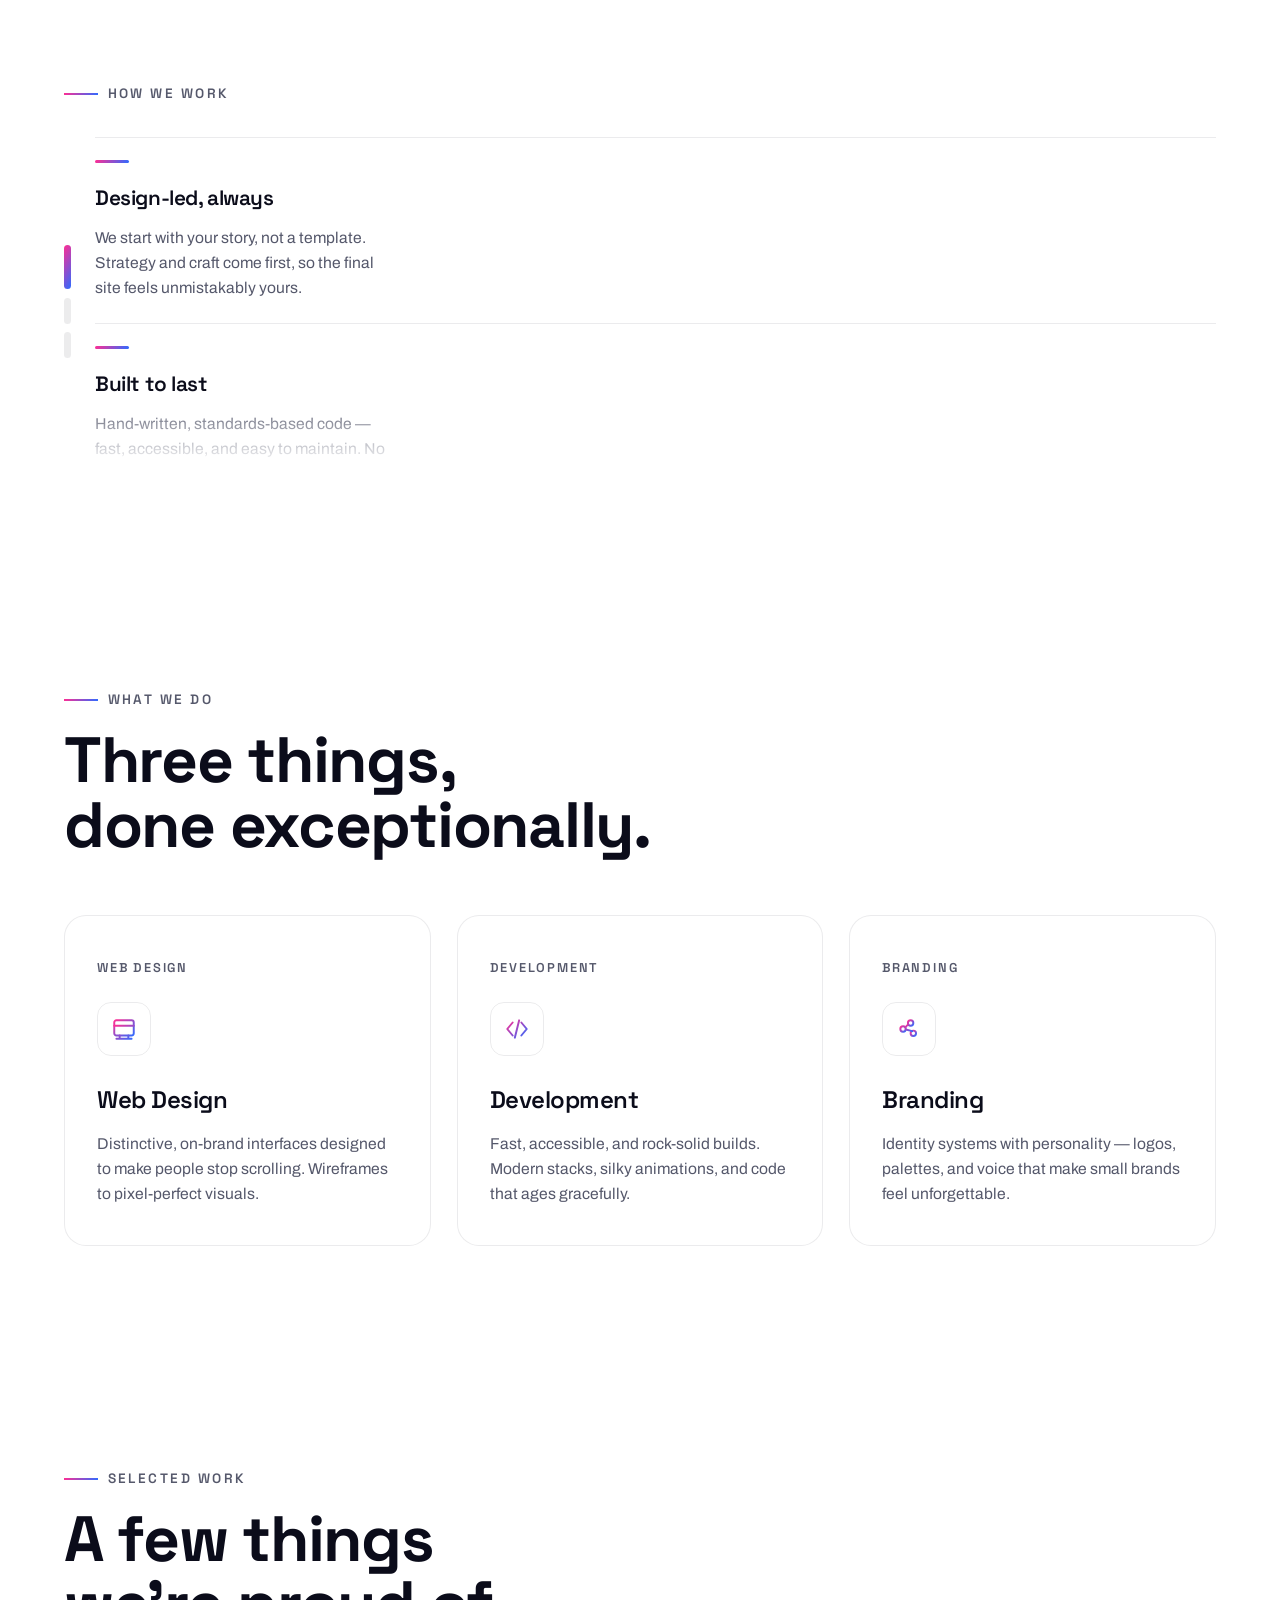
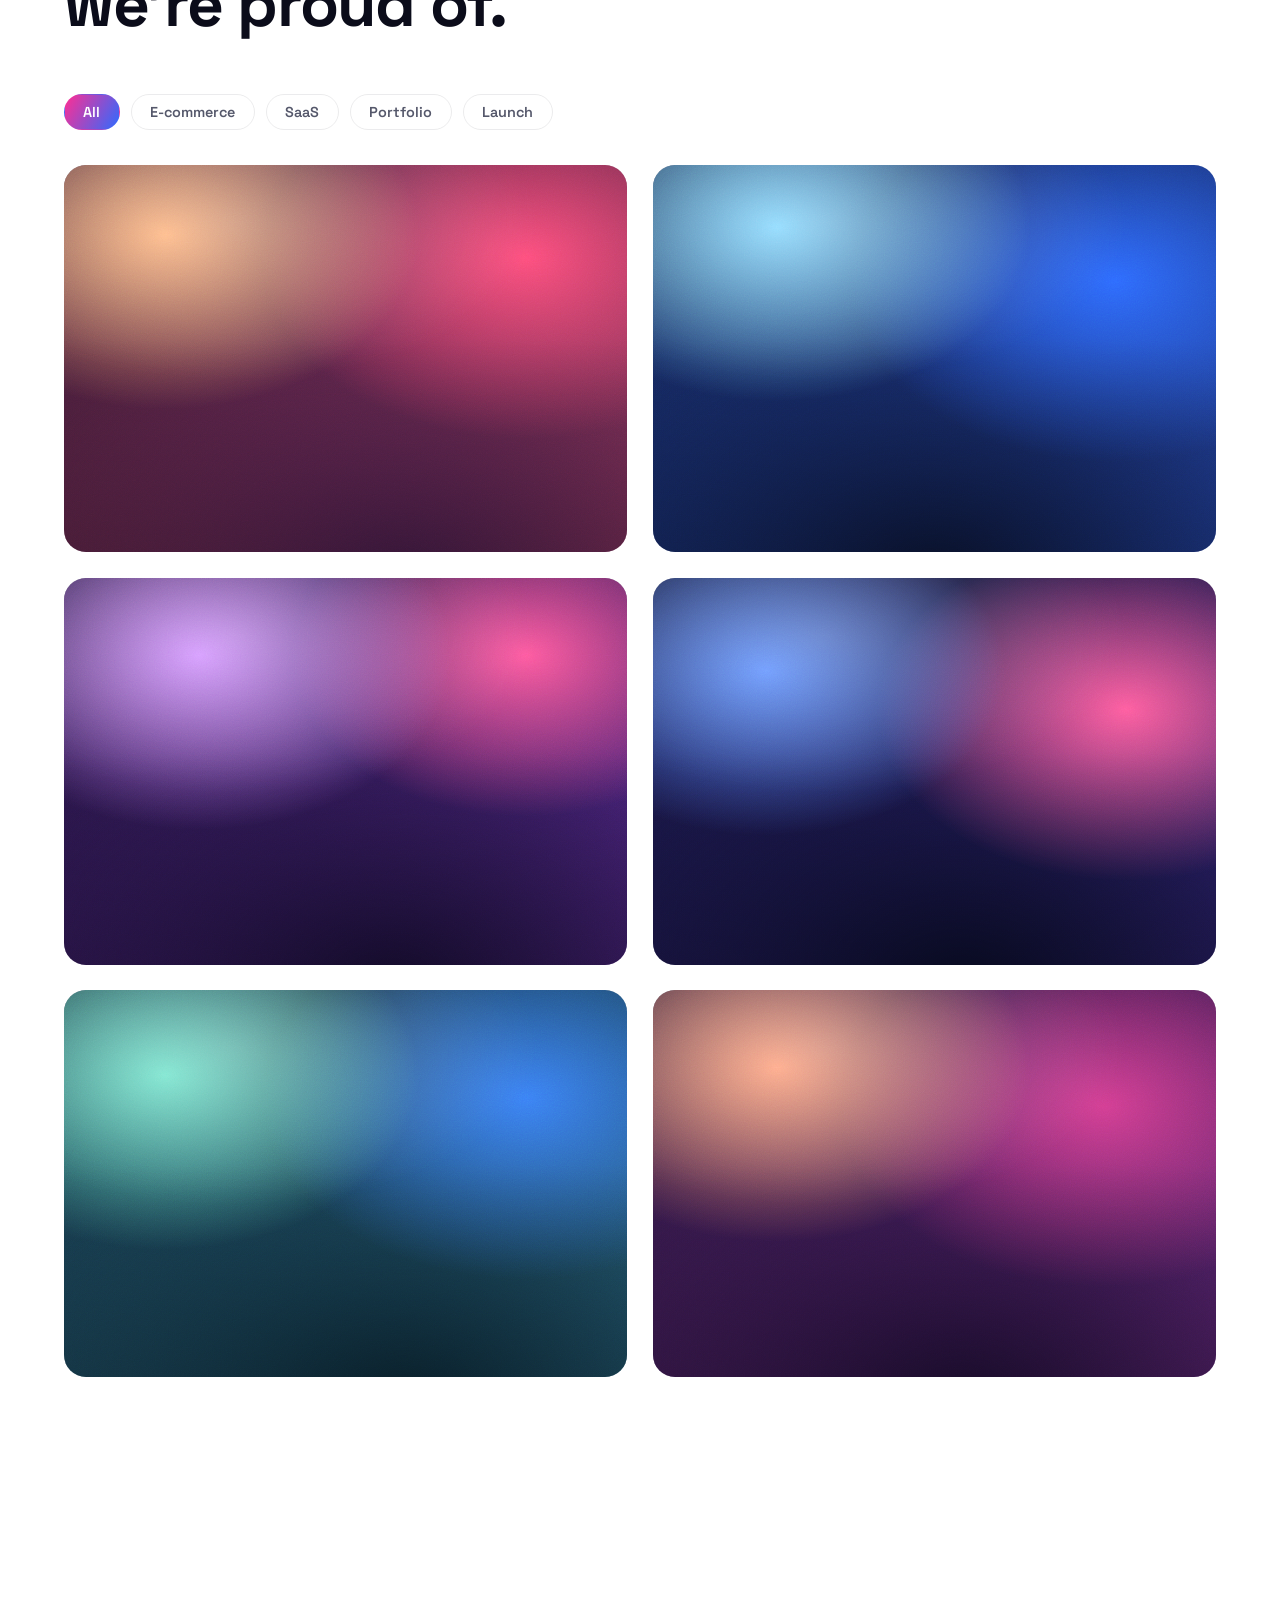
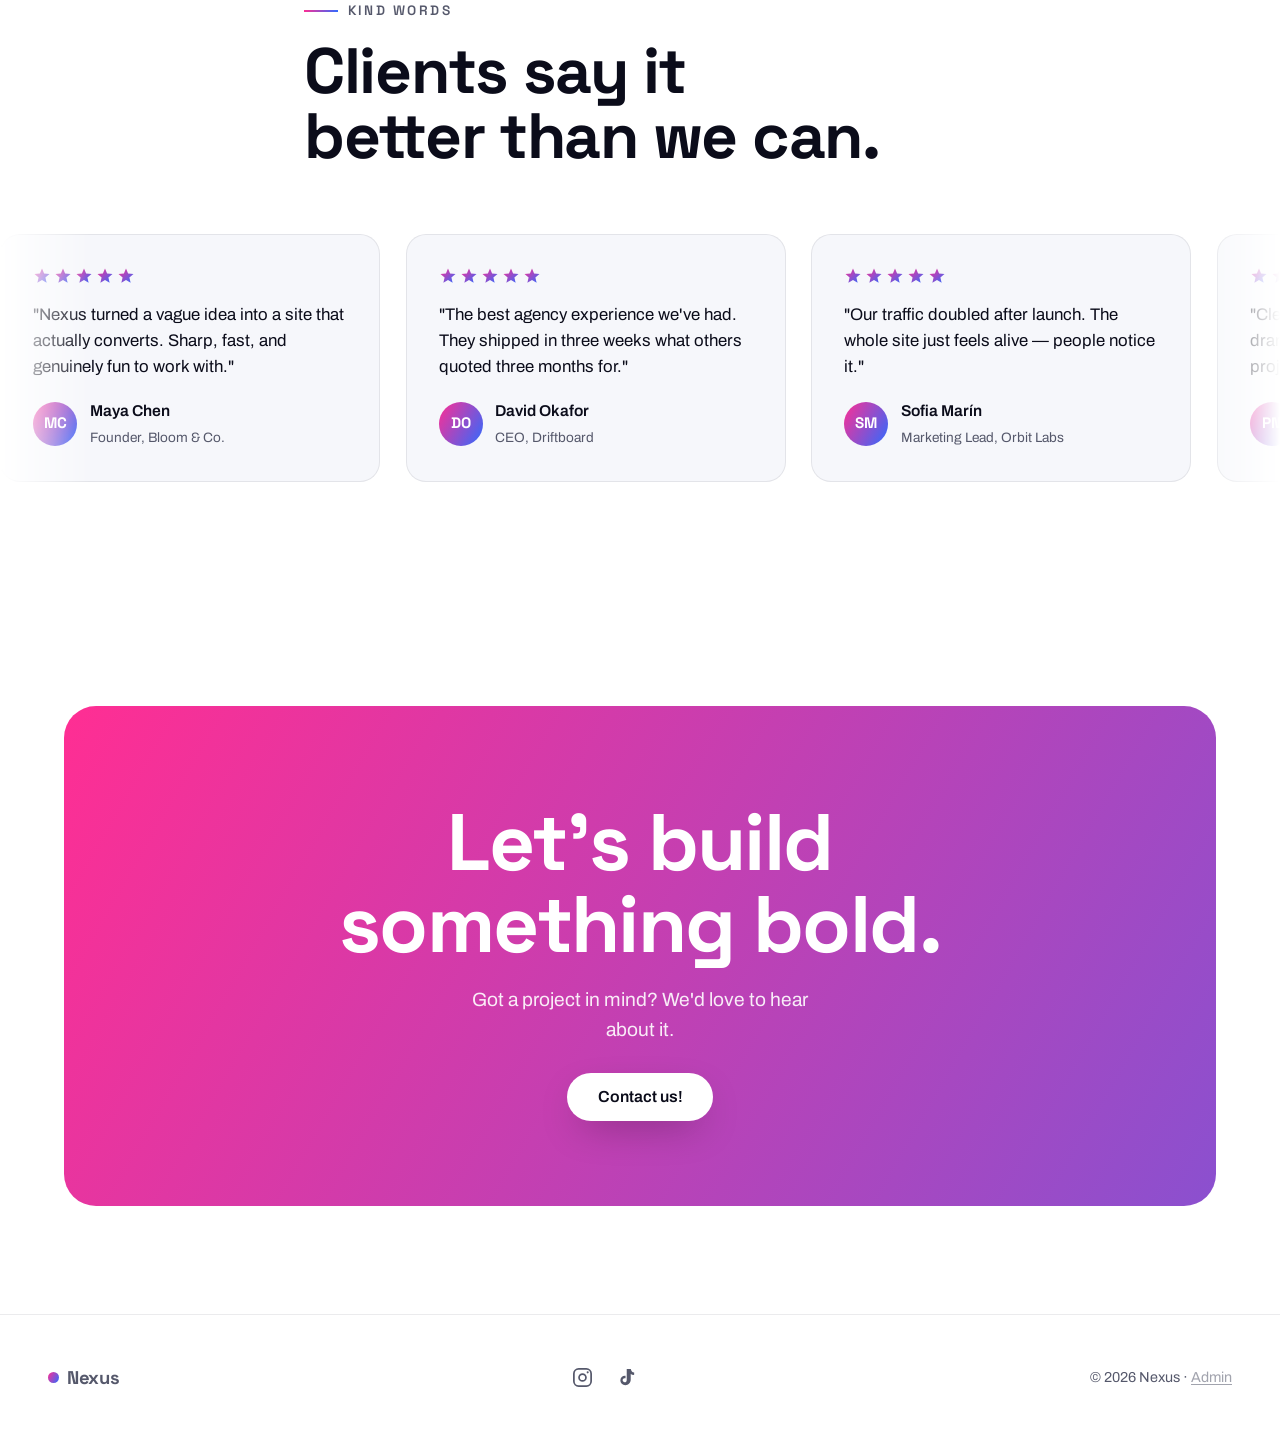
==== commit 375b5516: "Show animated background through the Services section Remove the solid bg-alt panel on #services so " ====
--- a/index.html
+++ b/index.html
@@ -8,7 +8,7 @@
   <link rel="preconnect" href="https://fonts.googleapis.com" />
   <link rel="preconnect" href="https://fonts.gstatic.com" crossorigin />
   <link href="https://fonts.googleapis.com/css2?family=Archivo:wght@400;500;600&family=Space+Grotesk:wght@400;500;600;700&display=swap" rel="stylesheet" />
-  <link rel="stylesheet" href="css/style.css?v=12" />
+  <link rel="stylesheet" href="css/style.css?v=13" />
 </head>
 <body>
 
@@ -192,6 +192,6 @@
 </div>
 
 
-  <script src="js/main.js?v=12"></script>
+  <script src="js/main.js?v=13"></script>
 </body>
 </html>
--- a/css/style.css
+++ b/css/style.css
@@ -494,7 +494,7 @@
   .value p { color: var(--ink-soft); font-size: 0.98rem; max-width: 34ch; }
 
   /* ---------- Services ---------- */
-  #services { background: var(--bg-alt); transition: background 0.4s ease; }
+  #services { background: transparent; }
   .cards { display: grid; grid-template-columns: repeat(3, 1fr); gap: 1.6rem; }
   @media (max-width: 860px) { .cards { grid-template-columns: 1fr; } }
   .card {
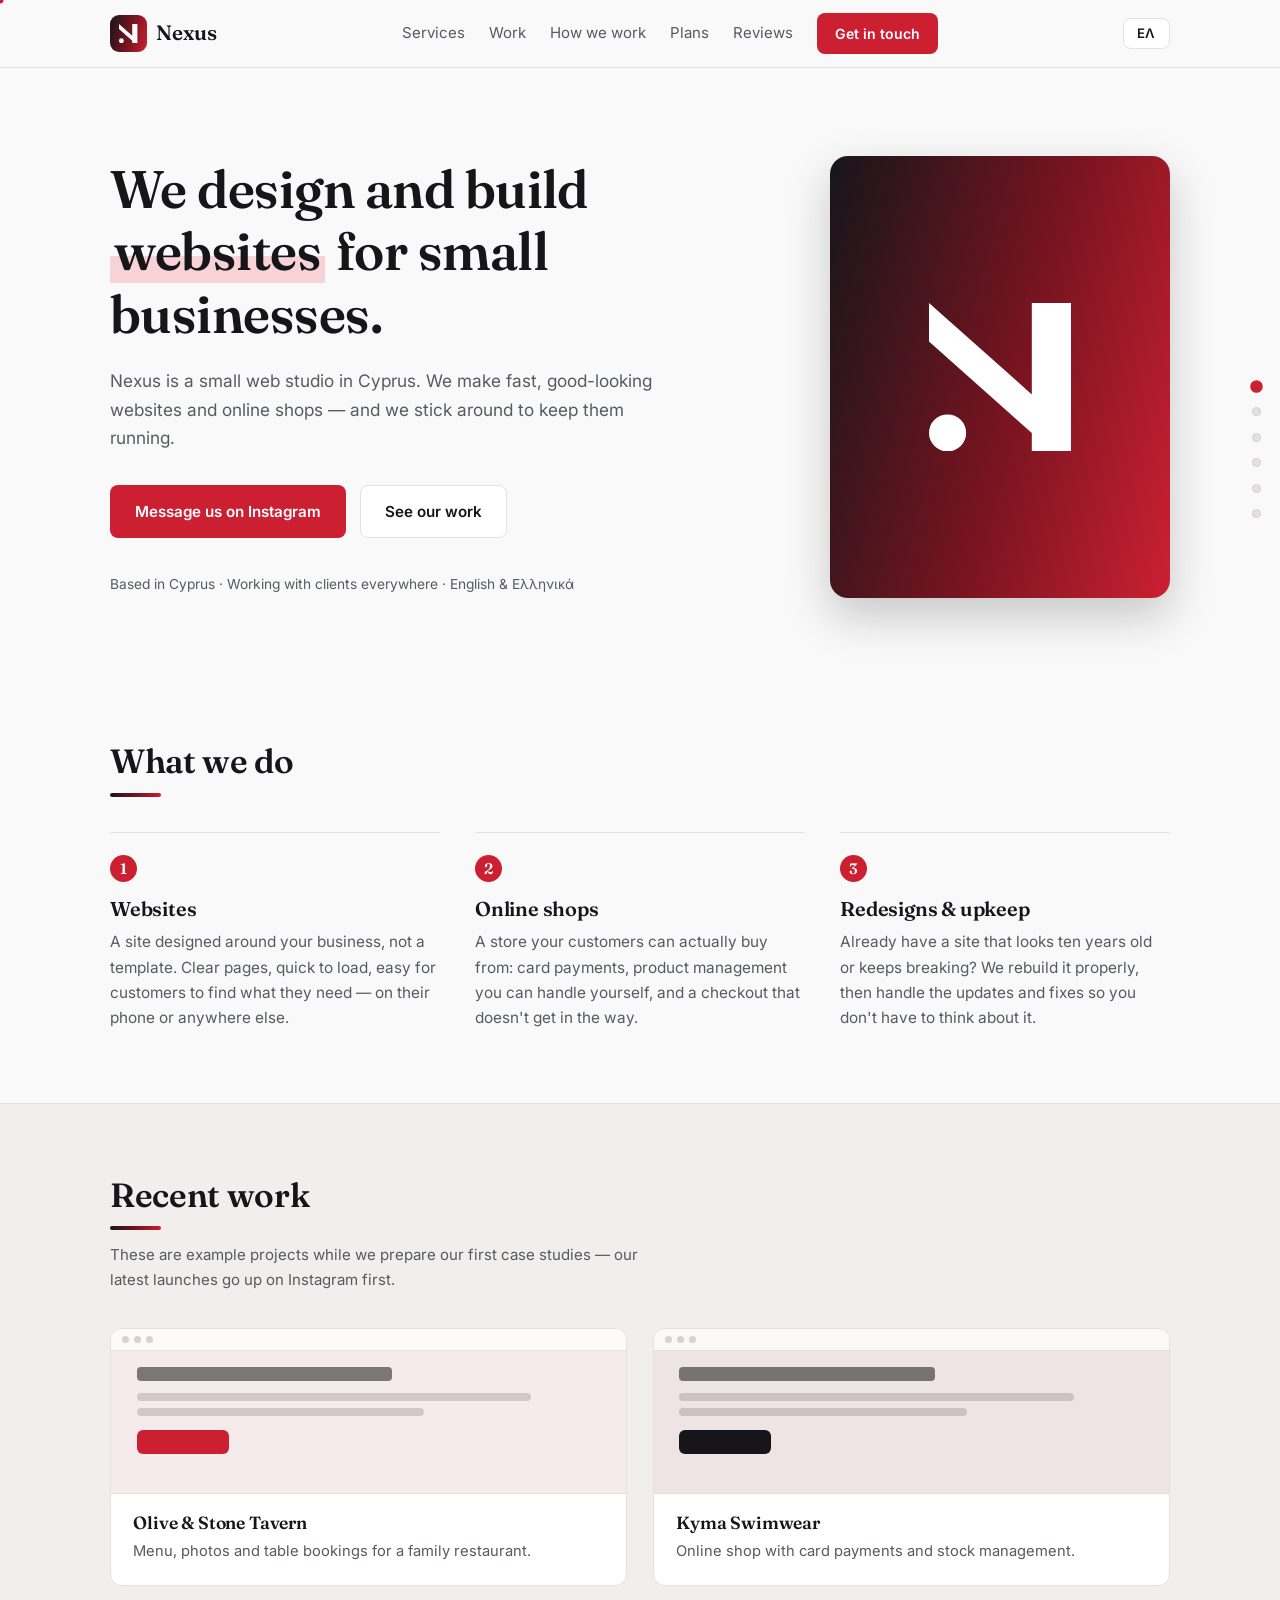
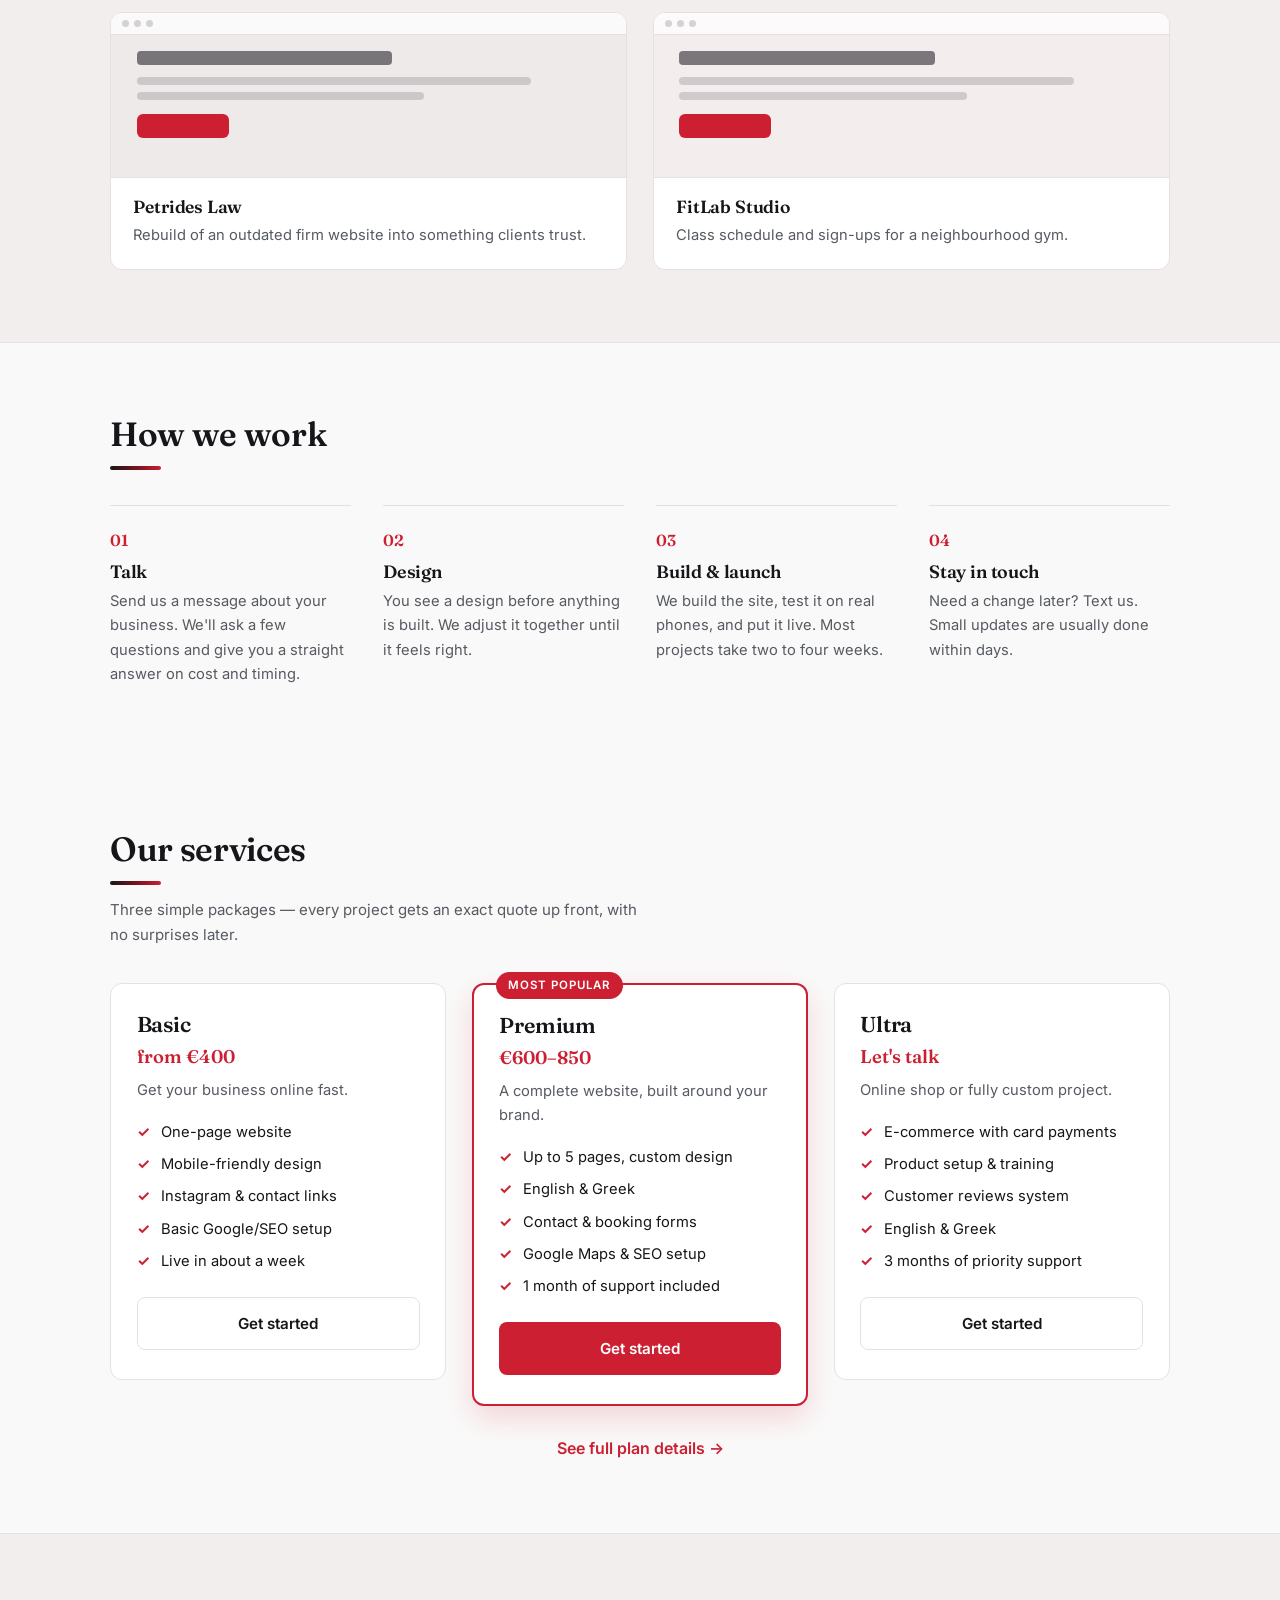
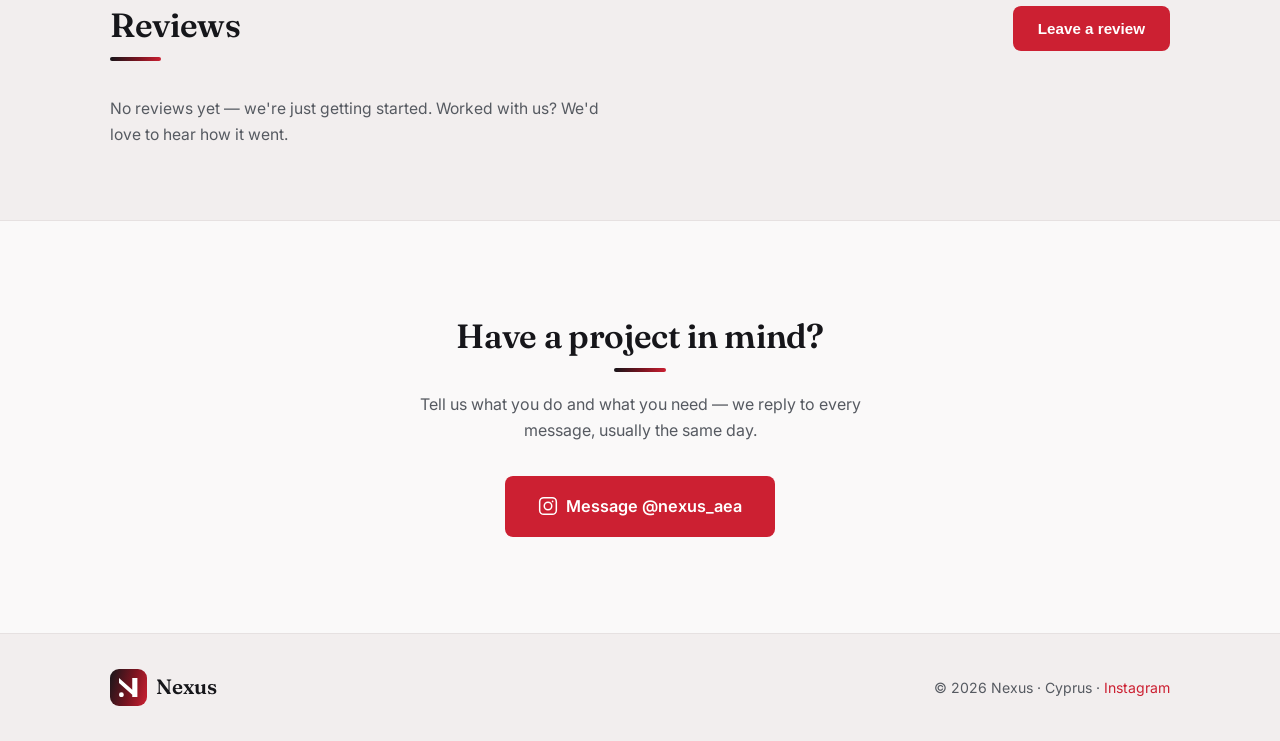
==== commit 9e8fa426: "Add dedicated plans page and update plan pricing - New plans.html: standalone bilingual page with th" ====
--- a/index.html
+++ b/index.html
@@ -1,197 +1,319 @@
 <!DOCTYPE html>
 <html lang="en">
 <head>
-  <meta charset="UTF-8" />
-  <meta name="viewport" content="width=device-width, initial-scale=1.0" />
-  <title>Nexus — We build websites that move</title>
-  <meta name="description" content="Nexus is a small studio crafting bold, high-energy websites for ambitious clients. Web design, development, and branding." />
-  <link rel="preconnect" href="https://fonts.googleapis.com" />
-  <link rel="preconnect" href="https://fonts.gstatic.com" crossorigin />
-  <link href="https://fonts.googleapis.com/css2?family=Archivo:wght@400;500;600&family=Space+Grotesk:wght@400;500;600;700&display=swap" rel="stylesheet" />
-  <link rel="stylesheet" href="css/style.css?v=13" />
+  <meta charset="UTF-8">
+  <meta name="viewport" content="width=device-width, initial-scale=1.0">
+  <title>Nexus — Web studio, Cyprus</title>
+  <meta name="description" content="Nexus is a small web studio in Cyprus. We design and build websites and online shops for small businesses, and we keep them running. DM us on Instagram @nexus_aea.">
+  <meta property="og:title" content="Nexus — Web studio, Cyprus">
+  <meta property="og:description" content="We design and build websites and online shops for small businesses.">
+  <meta property="og:image" content="assets/logo.jpg">
+  <link rel="preconnect" href="https://fonts.googleapis.com">
+  <link rel="preconnect" href="https://fonts.gstatic.com" crossorigin>
+  <link href="https://fonts.googleapis.com/css2?family=Fraunces:opsz,wght@9..144,500;9..144,600&family=Inter:wght@400;500;600&display=swap" rel="stylesheet">
+  <link rel="stylesheet" href="css/style.css">
+  <link rel="icon" href="data:image/svg+xml,%3Csvg xmlns='http://www.w3.org/2000/svg' viewBox='0 0 100 100'%3E%3Cdefs%3E%3ClinearGradient id='g' x1='0' y1='0' x2='1' y2='0'%3E%3Cstop offset='0' stop-color='%2316161a'/%3E%3Cstop offset='1' stop-color='%23cc2032'/%3E%3C/linearGradient%3E%3C/defs%3E%3Crect width='100' height='100' rx='18' fill='url(%23g)'/%3E%3Cpath fill='%23fff' d='M22 18 L22 38 L70 78 L70 88 L84 88 L84 18 L70 18 L70 62 Z'/%3E%3Ccircle cx='29' cy='80' r='8' fill='%23fff'/%3E%3C/svg%3E">
 </head>
 <body>
 
-<div class="cursor-ring" aria-hidden="true"></div>
-<div class="cursor-dot" aria-hidden="true"></div>
-
-<canvas id="bgCanvas" class="bg-canvas" aria-hidden="true"></canvas>
-<div class="aurora" aria-hidden="true"></div>
-
-<div class="wrap">
-  <nav id="nav">
-    <a href="#top" class="brand"><span class="dot"></span>Nexus</a>
-    <div class="nav-links">
-      <a href="#contact" class="nav-cta">Let's talk</a>
-      <button class="icon-btn theme-toggle" id="themeToggle" aria-label="Toggle light and dark theme">
-        <svg class="sun" viewBox="0 0 24 24" fill="none" stroke="currentColor" stroke-width="1.8" stroke-linecap="round"><circle cx="12" cy="12" r="4"/><path d="M12 2v2M12 20v2M4.9 4.9l1.4 1.4M17.7 17.7l1.4 1.4M2 12h2M20 12h2M4.9 19.1l1.4-1.4M17.7 6.3l1.4-1.4"/></svg>
-        <svg class="moon" viewBox="0 0 24 24" fill="currentColor"><path d="M21 12.8A9 9 0 1 1 11.2 3a7 7 0 0 0 9.8 9.8z"/></svg>
-      </button>
-      <button class="hamburger" id="hamburger" aria-label="Open menu" aria-expanded="false" aria-controls="menu">
-        <span class="bar"></span>
-        <span class="bar"></span>
-      </button>
-    </div>
-  </nav>
-
-  <div class="menu" id="menu" aria-hidden="true">
-    <a href="#about" class="menu-link">About</a>
-    <a href="#services" class="menu-link">Services</a>
-    <a href="#work" class="menu-link">Work</a>
-    <a href="#reviews" class="menu-link">Reviews</a>
-    <a href="#contact" class="menu-link">Contact</a>
-    <div class="menu-meta">
-      <a id="menuContact" href="https://ig.me/m/nexus_aea" target="_blank" rel="noopener">Contact us</a>
-      <span>Nexus · Est. 2026</span>
-    </div>
-  </div>
-
-  <header class="hero" id="top">
-    <div>
-      <span class="kicker">Digital studio · Est. 2026</span>
-      <h1>We build<br />websites that<br /><span class="gradient">move.</span></h1>
-      <p class="hero-sub" id="heroTagline">Nexus is a small studio crafting bold, high-energy digital experiences for ambitious brands.</p>
-      <div class="hero-actions">
-        <a href="#work" class="btn btn-primary">See our work</a>
-        <a href="#contact" class="btn btn-ghost">Start a project</a>
-      </div>
-      <div class="scroll-hint"><span class="line"></span> Scroll to explore</div>
+  <!-- ===== Scroll progress ===== -->
+  <div class="scroll-progress" id="scrollProgress" aria-hidden="true"></div>
+
+  <!-- ===== Navigation ===== -->
+  <header class="nav" id="top">
+    <div class="container nav__inner">
+      <a href="#top" class="brand" aria-label="Nexus home">
+        <span class="brand__mark" aria-hidden="true">
+          <svg viewBox="0 0 100 104" fill="#fff"><path d="M0 0 L0 27 L72 91 L72 104 L100 104 L100 0 L72 0 L72 64 Z"/><circle cx="13" cy="91" r="13"/></svg>
+        </span>
+        <span class="brand__name">Nexus</span>
+      </a>
+      <nav class="nav__links" id="navLinks" aria-label="Main navigation">
+        <a href="#services" data-i18n="nav.services">Services</a>
+        <a href="#work" data-i18n="nav.work">Work</a>
+        <a href="#process" data-i18n="nav.process">How we work</a>
+        <a href="#plans" data-i18n="nav.plans">Plans</a>
+        <a href="#reviews" data-i18n="nav.reviews">Reviews</a>
+        <a href="#contact" class="btn btn--small btn--primary" data-i18n="nav.contact">Get in touch</a>
+      </nav>
+      <div class="nav__actions">
+        <button class="lang-toggle" id="langToggle" aria-label="Switch language">
+          <span data-lang-label>ΕΛ</span>
+        </button>
+        <button class="nav__burger" id="navBurger" aria-label="Open menu" aria-expanded="false">
+          <span></span><span></span><span></span>
+        </button>
+      </div>
     </div>
   </header>
 
-  <section id="about">
-    <div class="container about-grid">
-      <div class="about">
-        <span class="kicker sec reveal">Who we are</span>
-        <h2 class="reveal d1">A tiny team with<br />outsized ambition.</h2>
-        <p class="lead reveal d2">We're a compact studio of designers and developers who believe great websites aren't just seen — they're felt. Every project is a chance to blend sharp design, clean code, and a little bit of magic.</p>
-        <p class="reveal d3" id="aboutStory" style="color:var(--ink-soft)">Founded in 2026, Nexus was born from a simple frustration: too many small businesses get handed the same tired templates. We do the opposite — every site is designed from a blank page, around your story, your goals, and the people you're trying to reach. No bloated teams, no endless meetings. Just focused people making fast, beautiful things.</p>
-      </div>
-      <div class="stats">
-        <div class="stat reveal"><div class="num">50+</div><div class="label">Projects shipped</div></div>
-        <div class="stat reveal d1"><div class="num">4wk</div><div class="label">Avg. turnaround</div></div>
-        <div class="stat reveal d2"><div class="num">100%</div><div class="label">Custom built</div></div>
-        <div class="stat reveal d3"><div class="num">∞</div><div class="label">Passion</div></div>
-      </div>
+  <main>
+    <!-- ===== Hero ===== -->
+    <section class="hero">
+      <div class="container hero__inner">
+        <div class="hero__text">
+          <h1 class="hero__title">
+            <span data-i18n="hero.t1">We design and build</span>
+            <span class="hl" data-i18n="hero.t2">websites</span>
+            <span data-i18n="hero.t3">for small businesses.</span>
+          </h1>
+          <p class="hero__sub" data-i18n="hero.sub">
+            Nexus is a small web studio in Cyprus. We make fast, good-looking
+            websites and online shops — and we stick around to keep them running.
+          </p>
+          <div class="hero__cta">
+            <a class="btn btn--primary" href="https://www.instagram.com/nexus_aea" target="_blank" rel="noopener" data-i18n="hero.cta1">Message us on Instagram</a>
+            <a class="btn btn--ghost" href="#work" data-i18n="hero.cta2">See our work</a>
+          </div>
+          <p class="hero__note" data-i18n="hero.note">Based in Cyprus · Working with clients everywhere · English &amp; Ελληνικά</p>
+        </div>
+        <div class="hero__tile" aria-hidden="true">
+          <svg viewBox="0 0 100 104" fill="#fff"><path d="M0 0 L0 27 L72 91 L72 104 L100 104 L100 0 L72 0 L72 64 Z"/><circle cx="13" cy="91" r="13"/></svg>
+        </div>
+      </div>
+    </section>
+
+    <!-- ===== Services ===== -->
+    <section class="section" id="services">
+      <div class="container">
+        <h2 class="section__title" data-i18n="services.title">What we do</h2>
+        <div class="services">
+          <article class="service">
+            <span class="service__num">1</span>
+            <h3 data-i18n="services.s1.title">Websites</h3>
+            <p data-i18n="services.s1.body">A site designed around your business, not a template. Clear pages, quick to load, easy for customers to find what they need — on their phone or anywhere else.</p>
+          </article>
+          <article class="service">
+            <span class="service__num">2</span>
+            <h3 data-i18n="services.s2.title">Online shops</h3>
+            <p data-i18n="services.s2.body">A store your customers can actually buy from: card payments, product management you can handle yourself, and a checkout that doesn't get in the way.</p>
+          </article>
+          <article class="service">
+            <span class="service__num">3</span>
+            <h3 data-i18n="services.s3.title">Redesigns &amp; upkeep</h3>
+            <p data-i18n="services.s3.body">Already have a site that looks ten years old or keeps breaking? We rebuild it properly, then handle the updates and fixes so you don't have to think about it.</p>
+          </article>
+        </div>
+      </div>
+    </section>
+
+    <!-- ===== Portfolio ===== -->
+    <section class="section section--tint" id="work">
+      <div class="container">
+        <h2 class="section__title" data-i18n="work.title">Recent work</h2>
+        <p class="section__note" data-i18n="work.note">These are example projects while we prepare our first case studies — our latest launches go up on Instagram first.</p>
+        <div class="projects">
+          <article class="project">
+            <div class="shot shot--a">
+              <span class="shot__bar"><i></i><i></i><i></i></span>
+              <span class="shot__h"></span><span class="shot__l"></span><span class="shot__l shot__l--short"></span><span class="shot__btn"></span>
+            </div>
+            <div class="project__body">
+              <h3 data-i18n="work.p1.title">Olive &amp; Stone Tavern</h3>
+              <p data-i18n="work.p1.body">Menu, photos and table bookings for a family restaurant.</p>
+            </div>
+          </article>
+          <article class="project">
+            <div class="shot shot--b">
+              <span class="shot__bar"><i></i><i></i><i></i></span>
+              <span class="shot__h"></span><span class="shot__l"></span><span class="shot__l shot__l--short"></span><span class="shot__btn"></span>
+            </div>
+            <div class="project__body">
+              <h3 data-i18n="work.p2.title">Kyma Swimwear</h3>
+              <p data-i18n="work.p2.body">Online shop with card payments and stock management.</p>
+            </div>
+          </article>
+          <article class="project">
+            <div class="shot shot--c">
+              <span class="shot__bar"><i></i><i></i><i></i></span>
+              <span class="shot__h"></span><span class="shot__l"></span><span class="shot__l shot__l--short"></span><span class="shot__btn"></span>
+            </div>
+            <div class="project__body">
+              <h3 data-i18n="work.p3.title">Petrides Law</h3>
+              <p data-i18n="work.p3.body">Rebuild of an outdated firm website into something clients trust.</p>
+            </div>
+          </article>
+          <article class="project">
+            <div class="shot shot--d">
+              <span class="shot__bar"><i></i><i></i><i></i></span>
+              <span class="shot__h"></span><span class="shot__l"></span><span class="shot__l shot__l--short"></span><span class="shot__btn"></span>
+            </div>
+            <div class="project__body">
+              <h3 data-i18n="work.p4.title">FitLab Studio</h3>
+              <p data-i18n="work.p4.body">Class schedule and sign-ups for a neighbourhood gym.</p>
+            </div>
+          </article>
+        </div>
+      </div>
+    </section>
+
+    <!-- ===== Process ===== -->
+    <section class="section" id="process">
+      <div class="container">
+        <h2 class="section__title" data-i18n="process.title">How we work</h2>
+        <ol class="steps">
+          <li class="step">
+            <h3 data-i18n="process.s1.title">Talk</h3>
+            <p data-i18n="process.s1.body">Send us a message about your business. We'll ask a few questions and give you a straight answer on cost and timing.</p>
+          </li>
+          <li class="step">
+            <h3 data-i18n="process.s2.title">Design</h3>
+            <p data-i18n="process.s2.body">You see a design before anything is built. We adjust it together until it feels right.</p>
+          </li>
+          <li class="step">
+            <h3 data-i18n="process.s3.title">Build &amp; launch</h3>
+            <p data-i18n="process.s3.body">We build the site, test it on real phones, and put it live. Most projects take two to four weeks.</p>
+          </li>
+          <li class="step">
+            <h3 data-i18n="process.s4.title">Stay in touch</h3>
+            <p data-i18n="process.s4.body">Need a change later? Text us. Small updates are usually done within days.</p>
+          </li>
+        </ol>
+      </div>
+    </section>
+
+    <!-- ===== Plans ===== -->
+    <section class="section" id="plans">
+      <div class="container">
+        <h2 class="section__title" data-i18n="plans.title">Our services</h2>
+        <p class="section__note" data-i18n="plans.note">Three simple packages — every project gets an exact quote up front, with no surprises later.</p>
+        <div class="plans">
+          <article class="plan">
+            <h3 data-i18n="plans.basic.name">Basic</h3>
+            <p class="plan__price" data-i18n="plans.basic.price">from €400</p>
+            <p class="plan__tag" data-i18n="plans.basic.tag">Get your business online fast.</p>
+            <ul class="plan__features">
+              <li data-i18n="plans.basic.f1">One-page website</li>
+              <li data-i18n="plans.basic.f2">Mobile-friendly design</li>
+              <li data-i18n="plans.basic.f3">Instagram &amp; contact links</li>
+              <li data-i18n="plans.basic.f4">Basic Google/SEO setup</li>
+              <li data-i18n="plans.basic.f5">Live in about a week</li>
+            </ul>
+            <a class="btn btn--ghost plan__cta" href="https://www.instagram.com/nexus_aea" target="_blank" rel="noopener" data-i18n="plans.cta">Get started</a>
+          </article>
+          <article class="plan plan--featured">
+            <span class="plan__badge" data-i18n="plans.premium.badge">Most popular</span>
+            <h3 data-i18n="plans.premium.name">Premium</h3>
+            <p class="plan__price" data-i18n="plans.premium.price">€600–850</p>
+            <p class="plan__tag" data-i18n="plans.premium.tag">A complete website, built around your brand.</p>
+            <ul class="plan__features">
+              <li data-i18n="plans.premium.f1">Up to 5 pages, custom design</li>
+              <li data-i18n="plans.premium.f2">English &amp; Greek</li>
+              <li data-i18n="plans.premium.f3">Contact &amp; booking forms</li>
+              <li data-i18n="plans.premium.f4">Google Maps &amp; SEO setup</li>
+              <li data-i18n="plans.premium.f5">1 month of support included</li>
+            </ul>
+            <a class="btn btn--primary plan__cta" href="https://www.instagram.com/nexus_aea" target="_blank" rel="noopener" data-i18n="plans.cta">Get started</a>
+          </article>
+          <article class="plan">
+            <h3 data-i18n="plans.ultra.name">Ultra</h3>
+            <p class="plan__price" data-i18n="plans.ultra.price">Let's talk</p>
+            <p class="plan__tag" data-i18n="plans.ultra.tag">Online shop or fully custom project.</p>
+            <ul class="plan__features">
+              <li data-i18n="plans.ultra.f1">E-commerce with card payments</li>
+              <li data-i18n="plans.ultra.f2">Product setup &amp; training</li>
+              <li data-i18n="plans.ultra.f3">Customer reviews system</li>
+              <li data-i18n="plans.ultra.f4">English &amp; Greek</li>
+              <li data-i18n="plans.ultra.f5">3 months of priority support</li>
+            </ul>
+            <a class="btn btn--ghost plan__cta" href="https://www.instagram.com/nexus_aea" target="_blank" rel="noopener" data-i18n="plans.cta">Get started</a>
+          </article>
+        </div>
+        <p class="plans__more"><a href="plans.html" data-i18n="plans.more">See full plan details →</a></p>
+      </div>
+    </section>
+
+    <!-- ===== Reviews ===== -->
+    <section class="section section--tint" id="reviews">
+      <div class="container">
+        <div class="reviews__head">
+          <h2 class="section__title" data-i18n="reviews.title">Reviews</h2>
+          <button type="button" class="btn btn--primary" id="addReviewBtn" data-i18n="reviews.add">Leave a review</button>
+        </div>
+        <div class="reviews__marquee" id="reviewsMarquee" hidden>
+          <div class="reviews__track" id="reviewsList"></div>
+        </div>
+        <p class="reviews__empty" id="reviewsEmpty" data-i18n="reviews.empty">No reviews yet — we're just getting started. Worked with us? We'd love to hear how it went.</p>
+      </div>
+    </section>
+
+    <!-- ===== Contact ===== -->
+    <section class="section contact" id="contact">
+      <div class="container contact__inner">
+        <h2 class="section__title" data-i18n="contact.title">Have a project in mind?</h2>
+        <p class="contact__sub" data-i18n="contact.sub">Tell us what you do and what you need — we reply to every message, usually the same day.</p>
+        <a class="btn btn--primary btn--big" href="https://www.instagram.com/nexus_aea" target="_blank" rel="noopener">
+          <svg viewBox="0 0 24 24" width="20" height="20" fill="none" stroke="currentColor" stroke-width="1.8" stroke-linecap="round" stroke-linejoin="round" aria-hidden="true"><rect x="2" y="2" width="20" height="20" rx="5"/><circle cx="12" cy="12" r="4.5"/><circle cx="17.5" cy="6.5" r="1" fill="currentColor" stroke="none"/></svg>
+          <span data-i18n="contact.cta">Message @nexus_aea</span>
+        </a>
+      </div>
+    </section>
+  </main>
+
+  <!-- ===== Footer ===== -->
+  <footer class="footer">
+    <div class="container footer__inner">
+      <a href="#top" class="brand" aria-label="Back to top">
+        <span class="brand__mark" aria-hidden="true">
+          <svg viewBox="0 0 100 104" fill="#fff"><path d="M0 0 L0 27 L72 91 L72 104 L100 104 L100 0 L72 0 L72 64 Z"/><circle cx="13" cy="91" r="13"/></svg>
+        </span>
+        <span class="brand__name">Nexus</span>
+      </a>
+      <p class="footer__copy"><span data-i18n="footer.copy">© 2026 Nexus · Cyprus</span> · <a href="https://www.instagram.com/nexus_aea" target="_blank" rel="noopener">Instagram</a></p>
     </div>
-
-    <div class="container about-more">
-      <span class="kicker sec reveal">How we work</span>
-      <div class="values-wrap reveal d1">
-        <div class="values-nav" aria-label="Scroll through how we work">
-          <button class="active" type="button" aria-label="Go to: Design-led, always"></button>
-          <button type="button" aria-label="Go to: Built to last"></button>
-          <button type="button" aria-label="Go to: A real partnership"></button>
-        </div>
-        <div class="values">
-          <div class="value">
-            <span class="value-mark"></span>
-            <h3>Design-led, always</h3>
-            <p>We start with your story, not a template. Strategy and craft come first, so the final site feels unmistakably yours.</p>
-          </div>
-          <div class="value">
-            <span class="value-mark"></span>
-            <h3>Built to last</h3>
-            <p>Hand-written, standards-based code — fast, accessible, and easy to maintain. No page-builder bloat slowing you down.</p>
-          </div>
-          <div class="value">
-            <span class="value-mark"></span>
-            <h3>A real partnership</h3>
-            <p>You talk directly to the people doing the work. Clear communication, honest timelines, and support after launch.</p>
-          </div>
-        </div>
-      </div>
-    </div>
-  </section>
-
-  <section id="services">
-    <div class="container">
-      <div class="section-head">
-        <span class="kicker sec reveal">What we do</span>
-        <h2 class="reveal d1">Three things,<br />done exceptionally.</h2>
-      </div>
-      <div class="cards">
-        <article class="card reveal">
-          <span class="card-role">Web Design</span>
-          <div class="card-icon">
-            <svg viewBox="0 0 24 24" fill="none" stroke="url(#gp)" stroke-width="1.8" stroke-linecap="round" stroke-linejoin="round"><defs><linearGradient id="gp" x1="0" y1="0" x2="1" y2="1"><stop offset="0" stop-color="#ff2e93"/><stop offset="1" stop-color="#2e6bff"/></linearGradient></defs><rect x="3" y="4" width="18" height="14" rx="2"/><path d="M3 9h18M8 18v3M16 18v3M5 21h14"/></svg>
-          </div>
-          <h3>Web Design</h3>
-          <p>Distinctive, on-brand interfaces designed to make people stop scrolling. Wireframes to pixel-perfect visuals.</p>
-        </article>
-        <article class="card reveal d1">
-          <span class="card-role">Development</span>
-          <div class="card-icon">
-            <svg viewBox="0 0 24 24" fill="none" stroke="url(#gp2)" stroke-width="1.8" stroke-linecap="round" stroke-linejoin="round"><defs><linearGradient id="gp2" x1="0" y1="0" x2="1" y2="1"><stop offset="0" stop-color="#ff2e93"/><stop offset="1" stop-color="#2e6bff"/></linearGradient></defs><path d="M8 6l-5 6 5 6M16 6l5 6-5 6M14 4l-4 16"/></svg>
-          </div>
-          <h3>Development</h3>
-          <p>Fast, accessible, and rock-solid builds. Modern stacks, silky animations, and code that ages gracefully.</p>
-        </article>
-        <article class="card reveal d2">
-          <span class="card-role">Branding</span>
-          <div class="card-icon">
-            <svg viewBox="0 0 24 24" fill="none" stroke="url(#gp3)" stroke-width="1.8" stroke-linecap="round" stroke-linejoin="round"><defs><linearGradient id="gp3" x1="0" y1="0" x2="1" y2="1"><stop offset="0" stop-color="#ff2e93"/><stop offset="1" stop-color="#2e6bff"/></linearGradient></defs><circle cx="13.5" cy="6.5" r="2.5"/><circle cx="6.5" cy="12" r="2.5"/><circle cx="16" cy="16" r="2.5"/><path d="M11 8L8.5 10.5M15 14l-6-1.5"/></svg>
-          </div>
-          <h3>Branding</h3>
-          <p>Identity systems with personality — logos, palettes, and voice that make small brands feel unforgettable.</p>
-        </article>
-      </div>
-    </div>
-  </section>
-
-  <section id="work">
-    <div class="container">
-      <div class="section-head">
-        <span class="kicker sec reveal">Selected work</span>
-        <h2 class="reveal d1">A few things<br />we're proud of.</h2>
-      </div>
-      <div class="work-filters reveal d2" role="group" aria-label="Filter work by category">
-        <button class="chip active" data-filter="all" aria-pressed="true">All</button>
-        <button class="chip" data-filter="ecommerce" aria-pressed="false">E-commerce</button>
-        <button class="chip" data-filter="saas" aria-pressed="false">SaaS</button>
-        <button class="chip" data-filter="portfolio" aria-pressed="false">Portfolio</button>
-        <button class="chip" data-filter="launch" aria-pressed="false">Launch</button>
-      </div>
-      <div class="work-grid" id="workGrid"><!-- filled from content.json by js/main.js --></div>
-    </div>
-  </section>
-
-  <section id="reviews">
-    <div class="section-head">
-      <span class="kicker sec reveal">Kind words</span>
-      <h2 class="reveal d1">Clients say it<br />better than we can.</h2>
-    </div>
-    <svg width="0" height="0" style="position:absolute" aria-hidden="true"><defs><linearGradient id="starGrad" x1="0" y1="0" x2="1" y2="1"><stop offset="0" stop-color="#ff2e93"/><stop offset="1" stop-color="#2e6bff"/></linearGradient></defs></svg>
-    <div class="reviews-marquee reveal d1">
-      <div class="reviews-track" id="reviewsTrack"><!-- filled from content.json by js/main.js --></div>
-    </div>
-  </section>
-
-  <section id="contact">
-    <div class="container">
-      <div class="cta-box reveal">
-        <h2>Let's build<br />something bold.</h2>
-        <p>Got a project in mind? We'd love to hear about it.</p>
-        <a id="contactCta" href="https://ig.me/m/nexus_aea" target="_blank" rel="noopener" class="btn btn-white">Contact us!</a>
-      </div>
-    </div>
-  </section>
-
-  <footer>
-    <div class="brand" style="font-size:1.15rem"><span class="dot"></span>Nexus</div>
-    <div class="footer-social">
-      <a id="socialInstagram" href="https://www.instagram.com/nexus_aea?igsh=aW5jZGtiejl5bTRi" target="_blank" rel="noopener" aria-label="Nexus on Instagram">
-        <svg viewBox="0 0 24 24" fill="none" stroke="currentColor" stroke-width="1.8" stroke-linecap="round" stroke-linejoin="round"><rect x="3" y="3" width="18" height="18" rx="5"/><circle cx="12" cy="12" r="3.6"/><circle cx="17.4" cy="6.6" r="1.1" fill="currentColor" stroke="none"/></svg>
-      </a>
-      <a id="socialTiktok" href="https://www.tiktok.com/@nexus_aea?_r=1&amp;_t=ZN-97qbXWTNPzK" target="_blank" rel="noopener" aria-label="Nexus on TikTok">
-        <svg viewBox="0 0 24 24" fill="currentColor"><path d="M16.5 3c.32 2.06 1.5 3.58 3.5 3.86v2.4c-1.28.12-2.48-.28-3.6-1v5.9c0 3.28-2.42 5.84-5.62 5.84-2.9 0-5.18-2.12-5.18-5.02 0-3.02 2.5-5.02 5.4-4.7v2.62c-.4-.12-.82-.16-1.24-.1-1.06.16-1.86.98-1.78 2.18.08 1.12.98 1.94 2.1 1.94 1.28 0 2.16-1 2.16-2.42V3h2.06z"/></svg>
-      </a>
-    </div>
-    <div>© 2026 Nexus · <a href="admin.html" style="color:inherit;text-decoration:underline;text-underline-offset:2px;opacity:0.55">Admin</a></div>
   </footer>
-</div>
-
-
-  <script src="js/main.js?v=13"></script>
+
+  <!-- ===== Review modal ===== -->
+  <div class="modal" id="reviewModal" hidden>
+    <div class="modal__backdrop" data-close></div>
+    <form class="modal__card" id="reviewForm" novalidate>
+      <h3 data-i18n="reviews.form.title">Leave a review</h3>
+      <label class="field">
+        <span data-i18n="reviews.form.name">Your name</span>
+        <input type="text" name="name" maxlength="60" required>
+      </label>
+      <label class="field">
+        <span data-i18n="reviews.form.business">Your business (optional)</span>
+        <input type="text" name="business" maxlength="80">
+      </label>
+      <div class="field">
+        <span data-i18n="reviews.form.rating">Rating</span>
+        <div class="stars" id="starPicker" role="radiogroup" aria-label="Rating">
+          <button type="button" data-v="1" aria-label="1 star">★</button>
+          <button type="button" data-v="2" aria-label="2 stars">★</button>
+          <button type="button" data-v="3" aria-label="3 stars">★</button>
+          <button type="button" data-v="4" aria-label="4 stars">★</button>
+          <button type="button" data-v="5" aria-label="5 stars">★</button>
+        </div>
+      </div>
+      <label class="field">
+        <span data-i18n="reviews.form.text">Your review</span>
+        <textarea name="text" rows="4" maxlength="600" required></textarea>
+      </label>
+      <!-- honeypot: real people never see or fill this -->
+      <input type="text" name="website" class="hp" tabindex="-1" autocomplete="off" aria-hidden="true">
+      <p class="modal__msg" id="reviewMsg" hidden></p>
+      <div class="modal__actions">
+        <button type="button" class="btn btn--ghost" data-close data-i18n="reviews.form.cancel">Cancel</button>
+        <button type="submit" class="btn btn--primary" id="reviewSubmit" data-i18n="reviews.form.submit">Send review</button>
+      </div>
+    </form>
+  </div>
+
+  <!-- ===== Section dot navigation ===== -->
+  <nav class="dots" id="sectionDots" aria-label="Jump to section">
+    <a href="#services" class="dots__dot"><b></b></a>
+    <a href="#work" class="dots__dot"><b></b></a>
+    <a href="#process" class="dots__dot"><b></b></a>
+    <a href="#plans" class="dots__dot"><b></b></a>
+    <a href="#reviews" class="dots__dot"><b></b></a>
+    <a href="#contact" class="dots__dot"><b></b></a>
+  </nav>
+
+  <!-- ===== Custom cursor ===== -->
+  <div class="cursor-dot" id="cursorDot" aria-hidden="true"></div>
+  <div class="cursor-ring" id="cursorRing" aria-hidden="true"></div>
+
+  <script src="js/main.js"></script>
 </body>
 </html>
--- a/css/style.css
+++ b/css/style.css
@@ -1,719 +1,660 @@
-  :root {
-    --pink: #ff2e93;
-    --pink-soft: #ff6ec4;
-    --blue: #2e6bff;
-    --blue-soft: #4facfe;
-    /* light ground */
-    --bg: #ffffff;
-    --bg-alt: #f6f7fb;
-    --ink: #0b0c1a;
-    --ink-soft: #55586b;
-    --line: rgba(11, 12, 26, 0.08);
-    --grad: linear-gradient(120deg, var(--pink) 0%, var(--blue) 100%);
+/* ============ Nexus — brand styles ============
+   Palette: black + red on clean off-white.
+   Near-black ink, red accents, black→red logo gradient.
+   (Variable names --blue/--gold kept for stability; both map to red.)
+   ================================================ */
+:root {
+  --paper: #faf9f9;
+  --tint: #f2eeee;
+  --ink: #16161a;
+  --ink-soft: #565a61;
+  --blue: #cc2032;        /* primary red (buttons, links, accents) */
+  --blue-dark: #a3162a;   /* red hover */
+  --gold: #cc2032;        /* secondary accent — same red */
+  --gold-soft: #f7d2d6;   /* soft red highlight */
+  --line: #e6e1e1;
+  --grad: linear-gradient(105deg, #16161a 0%, #7a1420 55%, #cc2032 100%);
+  --radius: 12px;
+  --font-display: "Fraunces", Georgia, serif;
+  --font-body: "Inter", system-ui, sans-serif;
+}
+
+* { margin: 0; padding: 0; box-sizing: border-box; }
+
+html { scroll-behavior: smooth; }
+
+body {
+  font-family: var(--font-body);
+  background: var(--paper);
+  color: var(--ink);
+  line-height: 1.65;
+  -webkit-font-smoothing: antialiased;
+}
+
+img, svg { display: block; max-width: 100%; }
+a { color: inherit; text-decoration: none; }
+ul, ol { list-style: none; }
+
+.container {
+  width: min(1060px, 91%);
+  margin-inline: auto;
+}
+
+h1, h2, h3 {
+  font-family: var(--font-display);
+  font-weight: 600;
+  line-height: 1.18;
+  letter-spacing: -0.01em;
+}
+
+/* ============ Brand ============ */
+.brand { display: inline-flex; align-items: center; gap: 0.6rem; }
+.brand__mark {
+  display: grid;
+  place-items: center;
+  width: 2.3rem;
+  height: 2.3rem;
+  border-radius: 9px;
+  background: var(--grad);
+}
+.brand__mark svg { width: 1.15rem; height: auto; }
+.brand__name {
+  font-family: var(--font-display);
+  font-weight: 600;
+  font-size: 1.3rem;
+  color: var(--ink);
+}
+
+/* ============ Buttons ============ */
+.btn {
+  position: relative;
+  overflow: hidden;
+  display: inline-flex;
+  align-items: center;
+  gap: 0.5rem;
+  font-weight: 600;
+  font-size: 0.95rem;
+  padding: 0.8rem 1.5rem;
+  border-radius: 8px;
+  border: 1px solid transparent;
+  transition: background 0.15s ease, border-color 0.15s ease, color 0.15s ease,
+    transform 0.18s ease, box-shadow 0.18s ease;
+  cursor: pointer;
+}
+.btn:hover { transform: translateY(-2px); }
+.btn:active { transform: translateY(0) scale(0.97); }
+.btn--primary { background: var(--blue); color: #fff; }
+.btn--primary:hover { background: var(--blue-dark); box-shadow: 0 8px 20px rgba(204, 32, 50, 0.32); }
+/* sheen sweep on hover */
+.btn--primary::after {
+  content: "";
+  position: absolute;
+  top: 0;
+  left: -80%;
+  width: 50%;
+  height: 100%;
+  background: linear-gradient(100deg, transparent, rgba(255, 255, 255, 0.35), transparent);
+  transform: skewX(-20deg);
+  transition: left 0.5s ease;
+  pointer-events: none;
+}
+.btn--primary:hover::after { left: 130%; }
+.btn--ghost { border-color: var(--line); color: var(--ink); background: #fff; }
+.btn--ghost:hover { border-color: var(--blue); color: var(--blue); box-shadow: 0 8px 20px rgba(22, 22, 26, 0.12); }
+.btn--small { padding: 0.5rem 1.05rem; font-size: 0.88rem; }
+.btn--big { padding: 1rem 2rem; font-size: 1.02rem; }
+
+/* ============ Navigation ============ */
+.nav {
+  position: sticky;
+  top: 0;
+  z-index: 50;
+  background: rgba(250, 249, 249, 0.9);
+  backdrop-filter: blur(10px);
+  border-bottom: 1px solid var(--line);
+}
+.nav__inner {
+  display: flex;
+  align-items: center;
+  justify-content: space-between;
+  gap: 1rem;
+  padding-block: 0.8rem;
+}
+.nav__links { display: flex; align-items: center; gap: 1.5rem; font-size: 0.94rem; }
+.nav__links a:not(.btn) { color: var(--ink-soft); transition: color 0.15s ease; }
+.nav__links a:not(.btn):hover { color: var(--blue); }
+.nav__actions { display: flex; align-items: center; gap: 0.7rem; }
+
+.lang-toggle {
+  font-family: var(--font-body);
+  font-weight: 600;
+  font-size: 0.82rem;
+  color: var(--ink);
+  background: #fff;
+  border: 1px solid var(--line);
+  border-radius: 8px;
+  padding: 0.42rem 0.85rem;
+  cursor: pointer;
+  transition: border-color 0.15s ease, color 0.15s ease;
+}
+.lang-toggle:hover { border-color: var(--blue); color: var(--blue); }
+
+.nav__burger {
+  display: none;
+  flex-direction: column;
+  gap: 5px;
+  background: none;
+  border: none;
+  cursor: pointer;
+  padding: 6px;
+}
+.nav__burger span {
+  width: 22px;
+  height: 2px;
+  background: var(--ink);
+  border-radius: 2px;
+  transform-origin: center;
+  transition: transform 0.3s ease, opacity 0.2s ease;
+}
+.nav__burger[aria-expanded="true"] span:nth-child(1) { transform: translateY(7px) rotate(45deg); }
+.nav__burger[aria-expanded="true"] span:nth-child(2) { opacity: 0; }
+.nav__burger[aria-expanded="true"] span:nth-child(3) { transform: translateY(-7px) rotate(-45deg); }
+
+/* ============ Scroll progress bar ============ */
+.scroll-progress {
+  position: fixed;
+  top: 0;
+  left: 0;
+  height: 3px;
+  width: 100%;
+  background: var(--blue);
+  transform: scaleX(0);
+  transform-origin: left;
+  z-index: 100;
+  transition: transform 0.08s linear;
+}
+
+/* ============ Section dot navigation ============ */
+.dots {
+  position: fixed;
+  right: 1.1rem;
+  top: 50%;
+  transform: translateY(-50%);
+  display: flex;
+  flex-direction: column;
+  gap: 0.85rem;
+  z-index: 60;
+}
+.dots__dot { position: relative; width: 12px; height: 12px; display: grid; place-items: center; }
+.dots__dot b {
+  width: 9px;
+  height: 9px;
+  border-radius: 50%;
+  background: var(--line);
+  border: 1px solid #d3caca;
+  transition: background 0.2s ease, transform 0.2s ease, border-color 0.2s ease;
+}
+.dots__dot:hover b { background: var(--ink-soft); }
+.dots__dot.is-active b { background: var(--blue); border-color: var(--blue); transform: scale(1.4); }
+.dots__dot::after {
+  content: attr(data-label);
+  position: absolute;
+  right: 160%;
+  top: 50%;
+  transform: translateY(-50%);
+  white-space: nowrap;
+  font-size: 0.72rem;
+  font-weight: 600;
+  color: #fff;
+  background: var(--ink);
+  padding: 0.2rem 0.5rem;
+  border-radius: 6px;
+  opacity: 0;
+  pointer-events: none;
+  transition: opacity 0.15s ease;
+}
+.dots__dot:hover::after { opacity: 1; }
+@media (max-width: 1100px) { .dots { display: none; } }
+
+section[id] { scroll-margin-top: 72px; }
+
+/* ============ Hero ============ */
+.hero { padding: 5.5rem 0 4.5rem; }
+.hero__inner {
+  display: grid;
+  grid-template-columns: 1.35fr 1fr;
+  gap: 3.5rem;
+  align-items: center;
+}
+.hero__title {
+  font-size: clamp(2.1rem, 4.6vw, 3.3rem);
+}
+.hero__title span { display: inline; }
+.hl {
+  background: linear-gradient(transparent 58%, var(--gold-soft) 58%);
+  padding-inline: 0.08em;
+}
+.hero__sub {
+  color: var(--ink-soft);
+  font-size: 1.08rem;
+  max-width: 52ch;
+  margin: 1.4rem 0 2rem;
+}
+.hero__cta { display: flex; gap: 0.9rem; flex-wrap: wrap; }
+.hero__note {
+  margin-top: 2.2rem;
+  font-size: 0.86rem;
+  color: var(--ink-soft);
+}
+.hero__tile {
+  aspect-ratio: 100 / 130;
+  max-width: 340px;
+  width: 100%;
+  justify-self: end;
+  border-radius: 18px;
+  background: var(--grad);
+  display: grid;
+  place-items: center;
+  box-shadow: 0 18px 45px rgba(22, 22, 26, 0.22);
+}
+.hero__tile svg { width: 42%; height: auto; }
+
+/* ============ Sections ============ */
+.section { padding: 4.5rem 0; }
+.section--tint { background: var(--tint); border-block: 1px solid var(--line); }
+.section__title {
+  font-size: clamp(1.6rem, 3vw, 2.1rem);
+  margin-bottom: 2.2rem;
+}
+.section__title::after {
+  content: "";
+  display: block;
+  width: 3.2rem;
+  height: 4px;
+  margin-top: 0.7rem;
+  border-radius: 2px;
+  background: var(--grad);
+}
+.section__note {
+  color: var(--ink-soft);
+  font-size: 0.94rem;
+  margin: -1.4rem 0 2.2rem;
+  max-width: 60ch;
+}
+
+/* ============ Services ============ */
+.services { display: grid; grid-template-columns: repeat(3, 1fr); gap: 2.2rem; }
+.service { border-top: 1px solid var(--line); padding-top: 1.4rem; }
+.service__num {
+  font-family: var(--font-display);
+  font-size: 0.95rem;
+  font-weight: 600;
+  color: #fff;
+  background: var(--blue);
+  width: 1.7rem;
+  height: 1.7rem;
+  border-radius: 50%;
+  display: inline-grid;
+  place-items: center;
+  margin-bottom: 0.9rem;
+}
+.service h3 { font-size: 1.25rem; margin-bottom: 0.55rem; }
+.service p { color: var(--ink-soft); font-size: 0.96rem; }
+
+/* ============ Portfolio ============ */
+.projects { display: grid; grid-template-columns: repeat(2, 1fr); gap: 1.6rem; }
+.project {
+  background: #fff;
+  border: 1px solid var(--line);
+  border-radius: var(--radius);
+  overflow: hidden;
+}
+.project__body { padding: 1.2rem 1.4rem 1.4rem; }
+.project__body h3 { font-size: 1.1rem; margin-bottom: 0.3rem; }
+.project__body p { color: var(--ink-soft); font-size: 0.92rem; }
+
+/* Browser-window placeholder thumbnails */
+.shot {
+  position: relative;
+  padding: 2.4rem 1.6rem 1.4rem;
+  border-bottom: 1px solid var(--line);
+  min-height: 165px;
+}
+.shot--a { background: #f6ebec; }
+.shot--b { background: #efe4e4; }
+.shot--c { background: #efeaea; }
+.shot--d { background: #f4edee; }
+.shot__bar {
+  position: absolute;
+  top: 0; left: 0; right: 0;
+  height: 1.35rem;
+  background: rgba(255, 255, 255, 0.75);
+  border-bottom: 1px solid var(--line);
+  display: flex;
+  align-items: center;
+  gap: 5px;
+  padding-left: 0.7rem;
+}
+.shot__bar i {
+  width: 7px; height: 7px;
+  border-radius: 50%;
+  background: #d8d1d1;
+}
+.shot__h, .shot__l, .shot__btn { display: block; border-radius: 4px; }
+.shot__h { width: 55%; height: 14px; background: rgba(22, 22, 26, 0.55); margin-bottom: 0.7rem; }
+.shot__l { width: 85%; height: 8px; background: rgba(22, 22, 26, 0.16); margin-bottom: 0.45rem; }
+.shot__l--short { width: 62%; }
+.shot__btn { width: 92px; height: 24px; background: var(--blue); margin-top: 0.9rem; border-radius: 6px; }
+.shot--b .shot__btn { background: var(--ink); }
+
+/* ============ Process steps ============ */
+.steps {
+  display: grid;
+  grid-template-columns: repeat(4, 1fr);
+  gap: 2rem;
+  counter-reset: step;
+}
+.step { counter-increment: step; border-top: 1px solid var(--line); padding-top: 1.3rem; }
+.step::before {
+  content: "0" counter(step);
+  font-family: var(--font-display);
+  font-weight: 600;
+  font-size: 1rem;
+  color: var(--blue);
+}
+.step h3 { font-size: 1.12rem; margin: 0.45rem 0 0.45rem; }
+.step p { color: var(--ink-soft); font-size: 0.92rem; }
+
+/* ============ Plans ============ */
+.plans {
+  display: grid;
+  grid-template-columns: repeat(3, 1fr);
+  gap: 1.6rem;
+  align-items: start;
+}
+.plan {
+  position: relative;
+  background: #fff;
+  border: 1px solid var(--line);
+  border-radius: var(--radius);
+  padding: 1.8rem 1.6rem;
+  display: flex;
+  flex-direction: column;
+  transition: transform 0.2s ease, box-shadow 0.2s ease;
+}
+.plan:hover { transform: translateY(-5px); box-shadow: 0 16px 34px rgba(22, 22, 26, 0.1); }
+.plan--featured {
+  border: 2px solid var(--blue);
+  box-shadow: 0 12px 30px rgba(204, 32, 50, 0.16);
+}
+.plan__badge {
+  position: absolute;
+  top: -0.8rem;
+  left: 1.4rem;
+  font-size: 0.72rem;
+  font-weight: 600;
+  text-transform: uppercase;
+  letter-spacing: 0.08em;
+  color: #fff;
+  background: var(--blue);
+  border-radius: 999px;
+  padding: 0.25rem 0.75rem;
+}
+.plan h3 { font-size: 1.35rem; }
+.plan__price {
+  font-family: var(--font-display);
+  font-weight: 600;
+  font-size: 1.15rem;
+  color: var(--blue);
+  margin: 0.25rem 0 0.35rem;
+}
+.plan__tag { color: var(--ink-soft); font-size: 0.92rem; margin-bottom: 1.1rem; }
+.plan__features { margin-bottom: 1.5rem; display: grid; gap: 0.5rem; }
+.plan__features li {
+  font-size: 0.92rem;
+  padding-left: 1.5rem;
+  position: relative;
+}
+.plan__features li::before {
+  content: "✓";
+  position: absolute;
+  left: 0;
+  font-weight: 700;
+  color: var(--blue);
+}
+.plan__cta { margin-top: auto; justify-content: center; }
+.plans__more { margin-top: 1.8rem; text-align: center; }
+.plans__more a {
+  font-weight: 600;
+  color: var(--blue);
+  border-bottom: 1px solid transparent;
+  transition: border-color 0.15s ease;
+}
+.plans__more a:hover { border-color: var(--blue); }
+
+/* ============ Plans page ============ */
+.plans-page__header { padding: 4rem 0 1rem; text-align: center; }
+.plans-page__header h1 { font-size: clamp(2rem, 4.5vw, 3rem); }
+.plans-page__header p {
+  color: var(--ink-soft);
+  max-width: 54ch;
+  margin: 1rem auto 0;
+  font-size: 1.05rem;
+}
+.plans-page__note {
+  max-width: 640px;
+  margin: 2.5rem auto 0;
+  text-align: center;
+  color: var(--ink-soft);
+  font-size: 0.92rem;
+}
+.plans-page__note strong { color: var(--ink); }
+
+/* ============ Reveal-on-scroll ============ */
+@media (prefers-reduced-motion: no-preference) {
+  .reveal {
+    opacity: 0;
+    transform: translateY(20px);
+    transition: opacity 0.55s ease, transform 0.55s ease;
+    transition-delay: var(--reveal-delay, 0s);
   }
-
-  @media (prefers-color-scheme: dark) {
-    :root:not([data-theme="light"]) {
-      --bg: #07070f;
-      --bg-alt: #0d0e1c;
-      --ink: #f4f5ff;
-      --ink-soft: #9a9db5;
-      --line: rgba(255, 255, 255, 0.1);
-    }
+  .reveal.is-visible { opacity: 1; transform: none; }
+}
+
+/* ============ Reviews ============ */
+.reviews__head {
+  display: flex;
+  align-items: flex-start;
+  justify-content: space-between;
+  gap: 1rem;
+  flex-wrap: wrap;
+}
+.reviews__empty {
+  color: var(--ink-soft);
+  font-size: 0.98rem;
+  max-width: 52ch;
+}
+/* auto-scrolling marquee */
+.reviews__marquee {
+  position: relative;
+  overflow: hidden;
+  margin-top: 0.4rem;
+  -webkit-mask-image: linear-gradient(90deg, transparent, #000 6%, #000 94%, transparent);
+          mask-image: linear-gradient(90deg, transparent, #000 6%, #000 94%, transparent);
+}
+.reviews__marquee[hidden] { display: none; }
+.reviews__track {
+  display: flex;
+  align-items: stretch;
+  gap: 1.6rem;
+  width: max-content;
+  animation: marquee var(--marquee-duration, 40s) linear infinite;
+}
+.reviews__marquee:hover .reviews__track { animation-play-state: paused; }
+.reviews__track .quote { width: 320px; flex: 0 0 auto; }
+@keyframes marquee { to { transform: translateX(var(--marquee-shift, -50%)); } }
+@media (prefers-reduced-motion: reduce) {
+  .reviews__track { animation: none; }
+  .reviews__marquee { overflow-x: auto; }
+}
+.quote {
+  background: #fff;
+  border: 1px solid var(--line);
+  border-left: 4px solid var(--blue);
+  border-radius: var(--radius);
+  padding: 1.6rem;
+  display: flex;
+  flex-direction: column;
+  gap: 1.1rem;
+}
+.quote blockquote { font-size: 0.96rem; color: var(--ink); }
+.quote figcaption { font-size: 0.88rem; color: var(--ink-soft); }
+.quote figcaption strong { color: var(--ink); }
+.quote__stars { color: var(--blue); font-size: 1rem; letter-spacing: 2px; }
+.quote__stars .off { color: var(--line); }
+
+/* ============ Review modal ============ */
+.modal { position: fixed; inset: 0; z-index: 90; display: grid; place-items: center; padding: 1rem; }
+.modal[hidden] { display: none; }
+.modal__backdrop {
+  position: absolute;
+  inset: 0;
+  background: rgba(16, 16, 20, 0.55);
+}
+.modal__card {
+  position: relative;
+  width: min(440px, 100%);
+  max-height: 90vh;
+  overflow-y: auto;
+  background: var(--paper);
+  border-radius: 14px;
+  padding: 1.8rem;
+  box-shadow: 0 24px 60px rgba(16, 16, 20, 0.32);
+}
+.modal__card h3 { font-size: 1.4rem; margin-bottom: 1.2rem; }
+.field { display: block; margin-bottom: 1rem; }
+.field > span {
+  display: block;
+  font-size: 0.86rem;
+  font-weight: 600;
+  margin-bottom: 0.35rem;
+}
+.field input, .field textarea {
+  width: 100%;
+  font: inherit;
+  font-size: 0.95rem;
+  color: var(--ink);
+  background: #fff;
+  border: 1px solid var(--line);
+  border-radius: 8px;
+  padding: 0.6rem 0.8rem;
+  resize: vertical;
+}
+.field input:focus, .field textarea:focus {
+  outline: 2px solid var(--blue);
+  outline-offset: 1px;
+  border-color: var(--blue);
+}
+.stars { display: flex; gap: 0.2rem; }
+.stars button {
+  font-size: 1.6rem;
+  line-height: 1;
+  background: none;
+  border: none;
+  color: var(--line);
+  cursor: pointer;
+  padding: 0.1rem;
+  transition: color 0.1s ease, transform 0.1s ease;
+}
+.stars button.on { color: var(--blue); }
+.stars button:hover { transform: scale(1.15); }
+.hp { position: absolute; left: -9999px; width: 1px; height: 1px; opacity: 0; }
+.modal__msg { font-size: 0.9rem; margin-bottom: 0.9rem; }
+.modal__msg--ok { color: #2e7d43; }
+.modal__msg--err { color: #b3453c; }
+.modal__actions { display: flex; justify-content: flex-end; gap: 0.7rem; margin-top: 0.4rem; }
+
+/* ============ Custom cursor ============ */
+.cursor-dot, .cursor-ring {
+  display: none;
+  position: fixed;
+  top: 0;
+  left: 0;
+  z-index: 200;
+  pointer-events: none;
+  border-radius: 50%;
+  transform: translate(-50%, -50%);
+}
+body.has-cursor .cursor-dot, body.has-cursor .cursor-ring { display: block; }
+body.has-cursor, body.has-cursor a, body.has-cursor button,
+body.has-cursor input, body.has-cursor textarea, body.has-cursor label { cursor: none; }
+.cursor-dot {
+  width: 7px;
+  height: 7px;
+  background: var(--blue);
+}
+.cursor-ring {
+  width: 34px;
+  height: 34px;
+  border: 1.5px solid var(--blue);
+  opacity: 0.55;
+  transition: width 0.18s ease, height 0.18s ease, opacity 0.18s ease, border-color 0.18s ease;
+}
+.cursor-ring.is-active {
+  width: 48px;
+  height: 48px;
+  opacity: 0.9;
+  border-color: var(--ink);
+}
+
+/* ============ Contact ============ */
+.contact__inner { text-align: center; padding-block: 1.5rem; }
+.contact .section__title::after { margin-inline: auto; }
+.contact__sub {
+  color: var(--ink-soft);
+  max-width: 48ch;
+  margin: -1rem auto 2rem;
+}
+
+/* ============ Footer ============ */
+.footer { border-top: 1px solid var(--line); padding: 2.2rem 0; background: var(--tint); }
+.footer__inner {
+  display: flex;
+  align-items: center;
+  justify-content: space-between;
+  gap: 1rem;
+  flex-wrap: wrap;
+}
+.footer__copy { color: var(--ink-soft); font-size: 0.88rem; }
+.footer__copy a { color: var(--blue); }
+.footer__copy a:hover { text-decoration: underline; }
+
+/* ============ Responsive ============ */
+@media (max-width: 900px) {
+  .hero__inner { grid-template-columns: 1fr; gap: 2.5rem; }
+  .hero__tile { justify-self: start; max-width: 260px; }
+  .services, .quotes, .plans { grid-template-columns: 1fr; gap: 1.6rem; }
+  .steps { grid-template-columns: repeat(2, 1fr); }
+  .plan--featured { order: -1; }
+}
+
+@media (max-width: 640px) {
+  .nav__burger { display: flex; }
+  .nav__links {
+    display: none;
+    position: absolute;
+    top: 100%;
+    left: 0;
+    right: 0;
+    flex-direction: column;
+    align-items: flex-start;
+    padding: 1.2rem 5%;
+    gap: 1.1rem;
+    background: var(--paper);
+    border-bottom: 1px solid var(--line);
+    box-shadow: 0 20px 40px rgba(22, 22, 26, 0.12);
   }
-  :root[data-theme="dark"] {
-    --bg: #07070f;
-    --bg-alt: #0d0e1c;
-    --ink: #f4f5ff;
-    --ink-soft: #9a9db5;
-    --line: rgba(255, 255, 255, 0.1);
-  }
-  :root[data-theme="light"] {
-    --bg: #ffffff;
-    --bg-alt: #f6f7fb;
-    --ink: #0b0c1a;
-    --ink-soft: #55586b;
-    --line: rgba(11, 12, 26, 0.08);
-  }
-
-  * { margin: 0; padding: 0; box-sizing: border-box; }
-
-  html { scroll-behavior: smooth; }
-
-  body {
-    font-family: "Archivo", "Inter", system-ui, -apple-system, "Segoe UI", sans-serif;
-    background: var(--bg);
-    color: var(--ink);
-    line-height: 1.6;
-    overflow-x: hidden;
-    -webkit-font-smoothing: antialiased;
-    transition: background 0.4s ease, color 0.4s ease;
-  }
-
-  h1, h2, h3, .brand, .nav-cta, .kicker {
-    font-family: "Space Grotesk", system-ui, -apple-system, "Segoe UI", sans-serif;
-    letter-spacing: -0.02em;
-  }
-
-  a { color: inherit; text-decoration: none; }
-
-  :focus-visible { outline: 2px solid var(--pink); outline-offset: 3px; border-radius: 4px; }
-
-  ::selection { background: var(--pink); color: #fff; }
-
-  /* ---------- Custom cursor (fine pointers only) ---------- */
-  .cursor-dot, .cursor-ring {
-    position: fixed; top: 0; left: 0;
-    border-radius: 50%;
-    pointer-events: none;
-    z-index: 9999;
-    opacity: 0;
-    will-change: transform;
-  }
-  body.cursor-on { cursor: none; }
-  body.cursor-on a, body.cursor-on button, body.cursor-on .work-item, body.cursor-on .card { cursor: none; }
-  body.cursor-on .cursor-dot, body.cursor-on .cursor-ring { opacity: 1; }
-  .cursor-dot { width: 7px; height: 7px; margin: -3.5px 0 0 -3.5px; background: var(--pink); }
-  .cursor-ring {
-    width: 34px; height: 34px; margin: -17px 0 0 -17px;
-    border: 1.5px solid var(--blue);
-    transition: width .28s ease, height .28s ease, margin .28s ease,
-                background-color .28s ease, border-color .28s ease, opacity .3s ease;
-  }
-  .cursor-ring.hover {
-    width: 62px; height: 62px; margin: -31px 0 0 -31px;
-    border-color: var(--pink);
-    background: color-mix(in srgb, var(--pink) 14%, transparent);
-  }
-
-  /* ---------- Breathing aurora halo ----------
-     Technique adapted from the 21st.dev "Animated Gradient Background"
-     component (breathing top-centered radial gradient), recolored to brand. */
-  .aurora {
-    position: fixed; inset: 0; z-index: 0;
-    pointer-events: none;
-    background: radial-gradient(120% 120% at 50% 14%,
-      transparent 30%,
-      color-mix(in srgb, var(--pink) 60%, transparent) 52%,
-      color-mix(in srgb, var(--blue) 55%, transparent) 74%,
-      transparent 92%);
-    filter: blur(40px) saturate(1.25);
-    transform-origin: 50% 14%;
-    opacity: 0.15;
-    animation: breathe 9s ease-in-out infinite;
-  }
-  @keyframes breathe {
-    0%, 100% { transform: scale(1); opacity: 0.13; }
-    50% { transform: scale(1.06); opacity: 0.2; }
-  }
-  @media (prefers-color-scheme: dark) {
-    :root:not([data-theme="light"]) .aurora { opacity: 0.28; }
-  }
-  :root[data-theme="dark"] .aurora { opacity: 0.28; }
-  :root[data-theme="light"] .aurora { opacity: 0.15; }
-
-  /* ---------- Flowing animated background (canvas) ---------- */
-  .bg-canvas {
-    position: fixed;
-    inset: 0;
-    z-index: 0;
-    pointer-events: none;
-    opacity: 1;
-  }
-  :root[data-theme="light"] .bg-canvas { opacity: 0.85; }
-  @media (prefers-color-scheme: light) {
-    :root:not([data-theme="dark"]) .bg-canvas { opacity: 0.85; }
-  }
-
-  /* ---------- Moving gradient blobs ---------- */
-  .blobs {
-    position: fixed;
-    inset: 0;
-    z-index: 0;
-    pointer-events: none;
-    overflow: hidden;
-    filter: blur(70px) saturate(1.25);
-    opacity: 0.55;
-  }
-  .blob {
-    position: absolute;
-    width: 46vw;
-    height: 46vw;
-    border-radius: 50%;
-    mix-blend-mode: multiply;
-  }
-  @media (prefers-color-scheme: dark) {
-    :root:not([data-theme="light"]) .blobs { opacity: 0.4; }
-    :root:not([data-theme="light"]) .blob { mix-blend-mode: screen; }
-  }
-  :root[data-theme="dark"] .blobs { opacity: 0.4; }
-  :root[data-theme="dark"] .blob { mix-blend-mode: screen; }
-  :root[data-theme="light"] .blobs { opacity: 0.55; }
-  :root[data-theme="light"] .blob { mix-blend-mode: multiply; }
-
-  .blob-1 { background: var(--pink); top: -12vw; left: -8vw; animation: drift1 18s ease-in-out infinite; }
-  .blob-2 { background: var(--blue); bottom: -14vw; right: -6vw; animation: drift2 22s ease-in-out infinite; }
-  .blob-3 { background: var(--blue-soft); top: 40%; left: 45%; width: 34vw; height: 34vw; animation: drift3 26s ease-in-out infinite; }
-
-  @keyframes drift1 { 0%,100% { transform: translate(0,0) scale(1); } 50% { transform: translate(8vw, 6vw) scale(1.15); } }
-  @keyframes drift2 { 0%,100% { transform: translate(0,0) scale(1.1); } 50% { transform: translate(-7vw, -5vw) scale(0.9); } }
-  @keyframes drift3 { 0%,100% { transform: translate(0,0) scale(1); } 50% { transform: translate(-6vw, 4vw) scale(1.2); } }
-
-  /* ---------- Layout ---------- */
-  .wrap { position: relative; z-index: 1; }
-  .container { width: min(1160px, 90vw); margin: 0 auto; }
-
-  /* ---------- Nav ---------- */
-  nav {
-    position: fixed;
-    top: 0; left: 0; right: 0;
-    z-index: 70;
-    display: flex;
-    align-items: center;
-    justify-content: space-between;
-    padding: 1.4rem min(5vw, 3rem);
-    transition: background 0.4s ease, padding 0.4s ease, backdrop-filter 0.4s ease;
-  }
-  nav.scrolled {
-    background: color-mix(in srgb, var(--bg) 78%, transparent);
-    backdrop-filter: blur(14px);
-    padding-top: 0.9rem;
-    padding-bottom: 0.9rem;
-    border-bottom: 1px solid var(--line);
-  }
-  .brand {
-    font-size: 1.4rem;
-    font-weight: 700;
-    display: flex;
-    align-items: center;
-    gap: 0.5rem;
-  }
-  .brand .dot {
-    width: 11px; height: 11px; border-radius: 50%;
-    background: var(--grad);
-    animation: pulse 2.6s ease-in-out infinite;
-  }
-  @keyframes pulse { 0%,100% { transform: scale(1); opacity: 1; } 50% { transform: scale(1.4); opacity: 0.7; } }
-  .nav-links { display: flex; gap: 1.4rem; align-items: center; }
-  .nav-links a { font-size: 0.95rem; color: var(--ink-soft); transition: color 0.25s ease; }
-  .nav-links a:hover { color: var(--ink); }
-  .nav-cta {
-    padding: 0.6rem 1.3rem;
-    border-radius: 100px;
-    background: var(--grad);
-    color: #fff !important;
-    font-weight: 600;
-    font-size: 0.9rem;
-    background-size: 160% 160%;
-    transition: transform 0.3s ease, background-position 0.6s ease;
-  }
-  .nav-cta:hover { transform: translateY(-2px) scale(1.04); background-position: 100% 0; }
-
-  .icon-btn {
-    background: transparent;
-    border: 1.5px solid var(--line);
-    color: var(--ink);
-    width: 42px; height: 42px;
-    border-radius: 50%;
-    cursor: pointer;
-    display: grid; place-items: center;
-    transition: border-color 0.25s ease, transform 0.25s ease;
-  }
-  .theme-toggle:hover { border-color: var(--pink); transform: rotate(-15deg) scale(1.08); }
-  .theme-toggle svg { width: 18px; height: 18px; }
-  .theme-toggle .moon { display: none; }
-  :root[data-theme="dark"] .theme-toggle .moon { display: block; }
-  :root[data-theme="dark"] .theme-toggle .sun { display: none; }
-  @media (prefers-color-scheme: dark) {
-    :root:not([data-theme="light"]) .theme-toggle .moon { display: block; }
-    :root:not([data-theme="light"]) .theme-toggle .sun { display: none; }
-  }
-
-  /* ---------- Hamburger ---------- */
-  .hamburger {
-    display: block;
-    position: relative;
-    width: 42px; height: 42px;
-    border: 1.5px solid var(--line);
-    border-radius: 50%;
-    background: transparent;
-    cursor: pointer;
-    transition: border-color 0.25s ease;
-  }
-  .hamburger:hover { border-color: var(--pink); }
-  .hamburger .bar {
-    position: absolute; left: 11px; right: 11px; height: 2px;
-    background: var(--ink); border-radius: 2px;
-    transition: transform 0.4s cubic-bezier(.2,.7,.2,1), top 0.4s cubic-bezier(.2,.7,.2,1), background-color 0.3s ease;
-  }
-  .hamburger .bar:nth-child(1) { top: 17px; }
-  .hamburger .bar:nth-child(2) { top: 23px; }
-  .hamburger.open { border-color: var(--pink); }
-  .hamburger.open .bar { background: var(--pink); }
-  .hamburger.open .bar:nth-child(1) { top: 20px; transform: rotate(45deg); }
-  .hamburger.open .bar:nth-child(2) { top: 20px; transform: rotate(-45deg); }
-
-  /* ---------- Drop-down menu ---------- */
-  .menu {
-    position: fixed; inset: 0; z-index: 60;
-    background: color-mix(in srgb, var(--bg) 88%, transparent);
-    backdrop-filter: blur(24px);
-    display: flex; flex-direction: column; justify-content: center;
-    padding: 7rem min(9vw, 6rem) 4rem;
-    gap: 0.2rem;
-    opacity: 0; visibility: hidden;
-    transform: translateY(-28px);
-    transition: opacity 0.5s ease, transform 0.55s cubic-bezier(.2,.7,.2,1), visibility 0.55s;
-  }
-  .menu.open { opacity: 1; visibility: visible; transform: none; }
-  .menu-link {
-    display: inline-block;
-    width: max-content; max-width: 100%;
-    font-family: "Space Grotesk", system-ui, sans-serif;
-    font-size: clamp(2.6rem, 10vw, 5rem);
-    font-weight: 700;
-    letter-spacing: -0.03em;
-    line-height: 1.16;
-    color: var(--ink);
-    opacity: 0; transform: translateY(24px);
-    transition: color 0.3s ease, transform 0.3s ease, opacity 0.5s ease;
-  }
-  .menu.open .menu-link { opacity: 1; transform: none; transition: color 0.3s ease, transform 0.5s cubic-bezier(.2,.7,.2,1), opacity 0.5s ease; }
-  .menu.open .menu-link:nth-child(1) { transition-delay: 0.10s; }
-  .menu.open .menu-link:nth-child(2) { transition-delay: 0.16s; }
-  .menu.open .menu-link:nth-child(3) { transition-delay: 0.22s; }
-  .menu.open .menu-link:nth-child(4) { transition-delay: 0.28s; }
-  .menu-link:hover {
-    background: var(--grad);
-    -webkit-background-clip: text; background-clip: text;
-    -webkit-text-fill-color: transparent; color: transparent;
-    transform: translateX(14px);
-  }
-  /* active section (scroll-spy) */
-  .menu-link.active {
-    background: var(--grad);
-    -webkit-background-clip: text; background-clip: text;
-    -webkit-text-fill-color: transparent; color: transparent;
-  }
-  .menu-link.active::after {
-    content: "";
-    display: inline-block;
-    width: 0.5em; height: 0.5em;
-    margin-left: 0.5rem;
-    border-radius: 50%;
-    background: var(--grad);
-    vertical-align: middle;
-  }
-  .menu-meta {
-    margin-top: 2.6rem;
-    display: flex; gap: 1.6rem; flex-wrap: wrap;
-    color: var(--ink-soft); font-size: 0.95rem;
-    opacity: 0; transform: translateY(20px);
-    transition: opacity 0.5s ease, transform 0.5s ease;
-    transition-delay: 0.34s;
-  }
-  .menu.open .menu-meta { opacity: 1; transform: none; }
-  .menu-meta a:hover { color: var(--pink); }
-
-  @media (max-width: 380px) {
-    .nav-links .nav-cta { display: none; }
-  }
-
-  /* ---------- Hero ---------- */
-  header.hero {
-    min-height: 100vh;
-    display: flex;
-    flex-direction: column;
-    justify-content: center;
-    padding: 8rem min(5vw, 3rem) 4rem;
-  }
-  .kicker {
-    display: inline-flex;
-    align-items: center;
-    gap: 0.6rem;
-    font-size: 0.85rem;
-    font-weight: 600;
-    text-transform: uppercase;
-    letter-spacing: 0.18em;
-    color: var(--ink-soft);
-    margin-bottom: 1.8rem;
-  }
-  .kicker::before {
-    content: "";
-    width: 34px; height: 2px;
-    background: var(--grad);
-  }
-  .hero h1 {
-    font-size: clamp(3.4rem, 13vw, 12rem);
-    font-weight: 700;
-    line-height: 0.9;
-    letter-spacing: -0.04em;
-    text-wrap: balance;
-  }
-  .hero h1 .gradient {
-    background: var(--grad);
-    -webkit-background-clip: text;
-    background-clip: text;
-    -webkit-text-fill-color: transparent;
-    color: transparent;
-    background-size: 200% 200%;
-    animation: shift 6s ease infinite;
-  }
-  @keyframes shift { 0%,100% { background-position: 0% 50%; } 50% { background-position: 100% 50%; } }
-  .hero-sub {
-    margin-top: 2rem;
-    max-width: 40ch;
-    font-size: clamp(1.05rem, 2.2vw, 1.4rem);
-    color: var(--ink-soft);
-  }
-  .hero-actions { margin-top: 2.6rem; display: flex; gap: 1rem; flex-wrap: wrap; }
-  .btn {
-    padding: 0.95rem 1.9rem;
-    border-radius: 100px;
-    font-weight: 600;
-    font-size: 1rem;
-    transition: transform 0.3s ease, box-shadow 0.3s ease, background-position 0.6s ease, color 0.3s ease, border-color 0.3s ease;
-    cursor: pointer;
-    border: none;
-  }
-  .btn-primary {
-    background: var(--grad);
-    color: #fff;
-    background-size: 180% 180%;
-    box-shadow: 0 12px 30px -12px var(--pink);
-  }
-  .btn-primary:hover { transform: translateY(-3px) scale(1.03); background-position: 100% 0; box-shadow: 0 18px 40px -12px var(--blue); }
-  .btn-ghost {
-    background: transparent;
-    color: var(--ink);
-    border: 1.5px solid var(--line);
-  }
-  .btn-ghost:hover { border-color: var(--pink); color: var(--pink); transform: translateY(-3px); }
-
-  .scroll-hint {
-    margin-top: 4rem;
-    font-size: 0.8rem;
-    letter-spacing: 0.2em;
-    text-transform: uppercase;
-    color: var(--ink-soft);
-    display: flex;
-    align-items: center;
-    gap: 0.8rem;
-  }
-  .scroll-hint .line {
-    width: 1px; height: 40px;
-    background: linear-gradient(var(--pink), transparent);
-    animation: scrolldown 2s ease-in-out infinite;
-    transform-origin: top;
-  }
-  @keyframes scrolldown { 0%,100% { transform: scaleY(0.4); opacity: 0.4; } 50% { transform: scaleY(1); opacity: 1; } }
-
-  /* ---------- Sections ---------- */
-  section { padding: clamp(5rem, 12vh, 9rem) 0; }
-  .section-head { max-width: 42rem; margin-bottom: 3.5rem; }
-  .kicker.sec { margin-bottom: 1.1rem; }
-  h2 {
-    font-size: clamp(2.2rem, 6vw, 4rem);
-    font-weight: 700;
-    line-height: 1.02;
-    text-wrap: balance;
-  }
-  .lead { font-size: clamp(1.05rem, 2vw, 1.3rem); color: var(--ink-soft); margin-top: 1.2rem; }
-
-  /* ---------- About ---------- */
-  .about-grid {
-    display: grid;
-    grid-template-columns: 1.2fr 1fr;
-    gap: 4rem;
-    align-items: center;
-  }
-  @media (max-width: 820px) { .about-grid { grid-template-columns: 1fr; gap: 2.5rem; } }
-  .about p + p { margin-top: 1.2rem; }
-  .stats { display: grid; grid-template-columns: 1fr 1fr; gap: 1.2rem; }
-  .stat {
-    padding: 1.8rem 1.6rem;
-    border: 1px solid var(--line);
-    border-radius: 18px;
-    background: var(--bg-alt);
-    transition: transform 0.35s ease, border-color 0.35s ease;
-  }
-  .stat:hover { transform: translateY(-6px); border-color: var(--pink); }
-  .stat .num {
-    font-family: "Space Grotesk", system-ui, sans-serif;
-    font-size: clamp(2rem, 5vw, 2.8rem);
-    font-weight: 700;
-    background: var(--grad);
-    -webkit-background-clip: text; background-clip: text; -webkit-text-fill-color: transparent; color: transparent;
-  }
-  .stat .label { font-size: 0.9rem; color: var(--ink-soft); margin-top: 0.3rem; }
-
-  .about-more { margin-top: clamp(3.5rem, 7vw, 5.5rem); }
-  .about-more .kicker.sec { margin-bottom: 2rem; }
-  .values-wrap { display: flex; gap: 1.5rem; align-items: stretch; }
-  .values {
-    position: relative;
-    flex: 1;
-    min-width: 0;
-    display: flex;
-    flex-direction: column;
-    gap: 1.4rem;
-    overflow-y: auto;
-    max-height: clamp(240px, 42vh, 330px);
-    scroll-snap-type: y mandatory;
-    scrollbar-width: none;
-    -webkit-overflow-scrolling: touch;
-    -webkit-mask-image: linear-gradient(180deg, #000 80%, transparent);
-    mask-image: linear-gradient(180deg, #000 80%, transparent);
-  }
-  .values::-webkit-scrollbar { display: none; }
-  .value {
-    scroll-snap-align: start;
-    padding-top: 1.4rem;
-    border-top: 1px solid var(--line);
-  }
-  /* vertical scroll bullets (side rail) */
-  .values-nav {
-    display: flex; flex-direction: column; justify-content: center;
-    gap: 0.55rem; flex: 0 0 auto;
-  }
-  .values-nav button {
-    width: 7px; height: 26px; padding: 0;
-    border: none; border-radius: 100px; cursor: pointer;
-    background: var(--line);
-    transition: background 0.35s ease, height 0.35s ease;
-  }
-  .values-nav button:hover { background: var(--ink-soft); }
-  .values-nav button.active { background: var(--grad); height: 44px; }
-  .value-mark {
-    display: block;
-    width: 34px; height: 3px; border-radius: 3px;
-    background: var(--grad);
-    margin-bottom: 1.2rem;
-  }
-  .value h3 { font-size: 1.3rem; font-weight: 600; margin-bottom: 0.6rem; }
-  .value p { color: var(--ink-soft); font-size: 0.98rem; max-width: 34ch; }
-
-  /* ---------- Services ---------- */
-  #services { background: transparent; }
-  .cards { display: grid; grid-template-columns: repeat(3, 1fr); gap: 1.6rem; }
-  @media (max-width: 860px) { .cards { grid-template-columns: 1fr; } }
-  .card {
-    position: relative;
-    padding: 2.4rem 2rem;
-    border-radius: 22px;
-    background: var(--bg);
-    border: 1px solid var(--line);
-    overflow: hidden;
-    transition: transform 0.4s cubic-bezier(.2,.7,.2,1), box-shadow 0.4s ease;
-  }
-  .card::before {
-    content: "";
-    position: absolute;
-    inset: 0;
-    background: var(--grad);
-    opacity: 0;
-    transition: opacity 0.4s ease;
-    z-index: 0;
-  }
-  .card > * { position: relative; z-index: 1; transition: color 0.4s ease; }
-  .card:hover { transform: translateY(-10px); box-shadow: 0 30px 60px -30px var(--blue); }
-  .card:hover::before { opacity: 1; }
-  .card:hover, .card:hover .card-role, .card:hover p { color: #fff; }
-  .card:hover .card-icon { border-color: rgba(255,255,255,0.5); }
-  .card-role {
-    font-family: "Space Grotesk", system-ui, sans-serif;
-    font-size: 0.8rem;
-    font-weight: 600;
-    color: var(--ink-soft);
-    letter-spacing: 0.14em;
-    text-transform: uppercase;
-  }
-  .card-icon {
-    width: 54px; height: 54px;
-    border-radius: 14px;
-    border: 1.5px solid var(--line);
-    display: grid; place-items: center;
-    margin: 1.4rem 0 1.6rem;
-    transition: border-color 0.4s ease;
-  }
-  .card-icon svg { width: 26px; height: 26px; }
-  .card h3 { font-size: 1.5rem; font-weight: 600; margin-bottom: 0.7rem; }
-  .card p { color: var(--ink-soft); font-size: 0.98rem; }
-
-  /* ---------- Work ---------- */
-  .work-filters { display: flex; flex-wrap: wrap; gap: 0.7rem; margin-bottom: 2.2rem; }
-  .chip {
-    font-family: "Space Grotesk", system-ui, sans-serif;
-    font-size: 0.9rem; font-weight: 600;
-    padding: 0.5rem 1.15rem;
-    border-radius: 100px;
-    border: 1.5px solid var(--line);
-    background: transparent;
-    color: var(--ink-soft);
-    cursor: pointer;
-    transition: color 0.25s ease, border-color 0.25s ease, background 0.25s ease, transform 0.25s ease;
-  }
-  .chip:hover { border-color: var(--pink); color: var(--ink); transform: translateY(-2px); }
-  .chip.active { background: var(--grad); color: #fff; border-color: transparent; }
-  .work-item.is-hidden { display: none; }
-  .work-item:not(.is-hidden) { animation: pop 0.45s cubic-bezier(.2,.7,.2,1) both; }
-  @keyframes pop { from { opacity: 0; transform: scale(0.96); } to { opacity: 1; transform: none; } }
-  .work-grid { display: grid; grid-template-columns: 1fr 1fr; gap: 1.6rem; }
-  @media (max-width: 720px) { .work-grid { grid-template-columns: 1fr; } }
-  .work-item {
-    position: relative;
-    border-radius: 22px;
-    overflow: hidden;
-    aspect-ratio: 16 / 11;
-    cursor: pointer;
-    isolation: isolate;
-  }
-  .work-item .thumb {
-    position: absolute; inset: 0;
-    background-size: cover; background-position: center;
-    transition: transform 0.7s cubic-bezier(.2,.7,.2,1), filter 0.5s ease;
-  }
-  /* grain + depth so the gradients read as real imagery, not a flat AI wash */
-  .work-item .thumb::before {
-    content: ""; position: absolute; inset: 0;
-    background-image: url("data:image/svg+xml,%3Csvg xmlns='http://www.w3.org/2000/svg' width='140' height='140'%3E%3Cfilter id='n'%3E%3CfeTurbulence type='fractalNoise' baseFrequency='0.85' numOctaves='2' stitchTiles='stitch'/%3E%3C/filter%3E%3Crect width='100%25' height='100%25' filter='url(%23n)'/%3E%3C/svg%3E");
-    opacity: 0.16; mix-blend-mode: overlay;
-  }
-  .work-item .thumb::after {
-    content: ""; position: absolute; inset: 0;
-    background:
-      radial-gradient(120% 90% at 30% 15%, rgba(255,255,255,0.22), transparent 45%),
-      linear-gradient(180deg, transparent 45%, rgba(0,0,0,0.28) 100%);
-  }
-  .work-item:hover .thumb { transform: scale(1.08); }
-  .work-item .overlay {
-    position: absolute; inset: 0;
-    display: flex; flex-direction: column; justify-content: flex-end;
-    padding: 2rem;
-    background: linear-gradient(to top, rgba(7,7,15,0.82) 0%, rgba(7,7,15,0.1) 55%, transparent 100%);
-    opacity: 0;
-    transform: translateY(14px);
-    transition: opacity 0.45s ease, transform 0.45s ease;
-  }
-  .work-item:hover .overlay, .work-item:focus-visible .overlay { opacity: 1; transform: translateY(0); }
-  .work-item .overlay .tag {
-    font-size: 0.75rem; letter-spacing: 0.16em; text-transform: uppercase;
-    color: var(--pink-soft); font-weight: 600; font-family: "Space Grotesk", system-ui, sans-serif;
-  }
-  .work-item .overlay h3 { color: #fff; font-size: 1.6rem; font-weight: 600; margin-top: 0.3rem; }
-  .work-item .arrow {
-    position: absolute; top: 1.6rem; right: 1.6rem;
-    width: 44px; height: 44px; border-radius: 50%;
-    background: rgba(255,255,255,0.15); backdrop-filter: blur(6px);
-    display: grid; place-items: center;
-    opacity: 0; transform: scale(0.6) rotate(-45deg);
-    transition: opacity 0.4s ease, transform 0.4s ease;
-  }
-  .work-item:hover .arrow, .work-item:focus-visible .arrow { opacity: 1; transform: scale(1) rotate(0); }
-  .work-item .arrow svg { width: 20px; height: 20px; stroke: #fff; }
-  .g1 { background: linear-gradient(135deg, #ff2e93, #ff8f5e); }
-  .g2 { background: linear-gradient(135deg, #2e6bff, #4facfe); }
-  .g3 { background: linear-gradient(135deg, #7b2ff7, #ff2e93); }
-  .g4 { background: linear-gradient(135deg, #2e6bff, #ff2e93); }
-
-  /* ---------- Reviews (sideways marquee) ---------- */
-  #reviews { overflow: hidden; }
-  #reviews .section-head { width: min(1160px, 90vw); margin-left: auto; margin-right: auto; }
-  .reviews-marquee {
-    position: relative;
-    -webkit-mask-image: linear-gradient(90deg, transparent, #000 7%, #000 93%, transparent);
-    mask-image: linear-gradient(90deg, transparent, #000 7%, #000 93%, transparent);
-  }
-  .reviews-track {
-    display: flex;
-    gap: 1.6rem;
-    width: max-content;
-    padding: 0.5rem 0;
-    animation: marquee 48s linear infinite;
-  }
-  .reviews-marquee:hover .reviews-track,
-  .reviews-marquee:focus-within .reviews-track,
-  .reviews-marquee.paused .reviews-track { animation-play-state: paused; }
-  .reviews-marquee { cursor: pointer; }
-  @keyframes marquee {
-    from { transform: translateX(0); }
-    to { transform: translateX(calc(-50% - 0.8rem)); }
-  }
-  .review-card {
-    flex: 0 0 clamp(280px, 82vw, 380px);
-    display: flex; flex-direction: column; gap: 1.1rem;
-    padding: 2rem;
-    border-radius: 20px;
-    border: 1px solid var(--line);
-    background: var(--bg-alt);
-    transition: transform 0.35s ease, border-color 0.35s ease, box-shadow 0.35s ease;
-  }
-  .review-card:hover {
-    transform: translateY(-6px);
-    border-color: var(--pink);
-    box-shadow: 0 24px 50px -30px var(--blue);
-  }
-  .review-stars { display: flex; gap: 3px; }
-  .review-stars svg { width: 18px; height: 18px; }
-  .review-quote { font-size: 1.05rem; line-height: 1.55; color: var(--ink); }
-  .review-author { display: flex; align-items: center; gap: 0.8rem; margin-top: auto; }
-  .review-avatar {
-    width: 44px; height: 44px; flex: 0 0 44px;
-    border-radius: 50%;
-    background: var(--grad);
-    display: grid; place-items: center;
-    color: #fff; font-weight: 700; font-size: 0.95rem;
-    font-family: "Space Grotesk", system-ui, sans-serif;
-  }
-  .review-name { font-weight: 600; font-size: 0.98rem; }
-  .review-role { color: var(--ink-soft); font-size: 0.85rem; }
-  @media (prefers-reduced-motion: reduce) {
-    .reviews-track { animation: none; width: auto; }
-    .reviews-marquee { overflow-x: auto; }
-    .reviews-track .review-dup { display: none; }
-  }
-
-  /* ---------- Contact CTA ---------- */
-  #contact { text-align: center; }
-  .cta-box {
-    position: relative;
-    padding: clamp(3.5rem, 8vw, 6rem) 2rem;
-    border-radius: 32px;
-    background: var(--grad);
-    background-size: 180% 180%;
-    overflow: hidden;
-    animation: shift 8s ease infinite;
-  }
-  .cta-box h2 { color: #fff; font-size: clamp(2.4rem, 7vw, 5rem); }
-  .cta-box p { color: rgba(255,255,255,0.9); font-size: 1.2rem; margin: 1.2rem auto 2.4rem; max-width: 32ch; }
-  .cta-box .btn-white {
-    background: #fff; color: #0b0c1a;
-    box-shadow: 0 14px 40px -14px rgba(0,0,0,0.4);
-  }
-  .cta-box .btn-white:hover { transform: translateY(-3px) scale(1.04); color: var(--pink); }
-
-  /* ---------- Footer ---------- */
-  footer {
-    padding: 3rem min(5vw, 3rem);
-    display: flex; justify-content: space-between; align-items: center;
-    flex-wrap: wrap; gap: 1rem;
-    border-top: 1px solid var(--line);
-    color: var(--ink-soft); font-size: 0.9rem;
-  }
-  .footer-social { display: flex; gap: 1.3rem; align-items: center; }
-  .footer-social a { display: inline-flex; color: var(--ink-soft); transition: color 0.25s ease, transform 0.25s ease; }
-  .footer-social a:hover { color: var(--pink); transform: translateY(-2px); }
-  .footer-social svg { width: 23px; height: 23px; display: block; }
-
-  /* ---------- Scroll reveal ---------- */
-  .reveal { opacity: 0; transform: translateY(20px); transition: opacity 0.7s cubic-bezier(.2,.7,.2,1), transform 0.7s cubic-bezier(.2,.7,.2,1); }
-  .reveal.in { opacity: 1; transform: none; }
-  .reveal.d1 { transition-delay: 0.08s; }
-  .reveal.d2 { transition-delay: 0.16s; }
-  .reveal.d3 { transition-delay: 0.24s; }
-
-  @media (prefers-reduced-motion: reduce) {
-    *, *::before, *::after { animation: none !important; scroll-behavior: auto !important; }
-    .reveal { opacity: 1; transform: none; transition: none; }
-    .menu-link, .menu-meta { opacity: 1; transform: none; }
-  }
+  .nav__links.is-open { display: flex; }
+  .projects, .steps { grid-template-columns: 1fr; }
+  .hero { padding-top: 3.5rem; }
+}
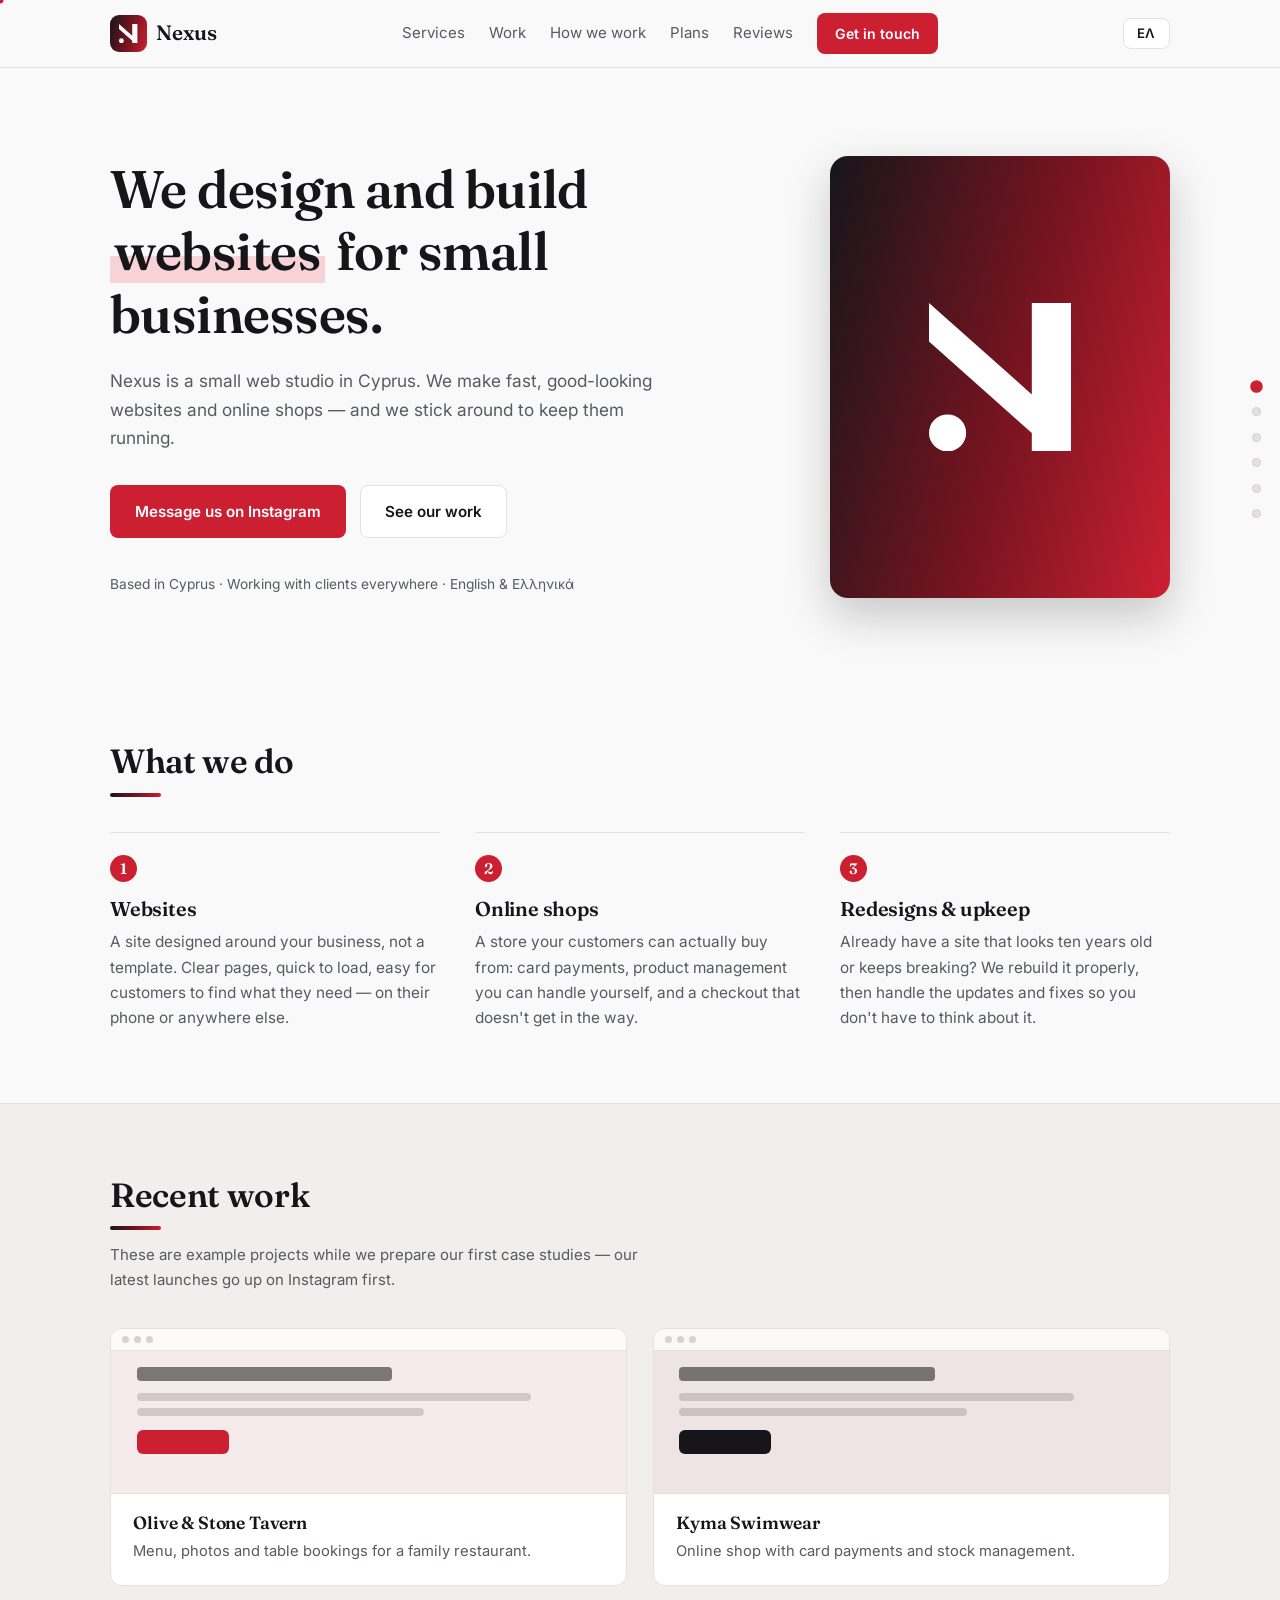
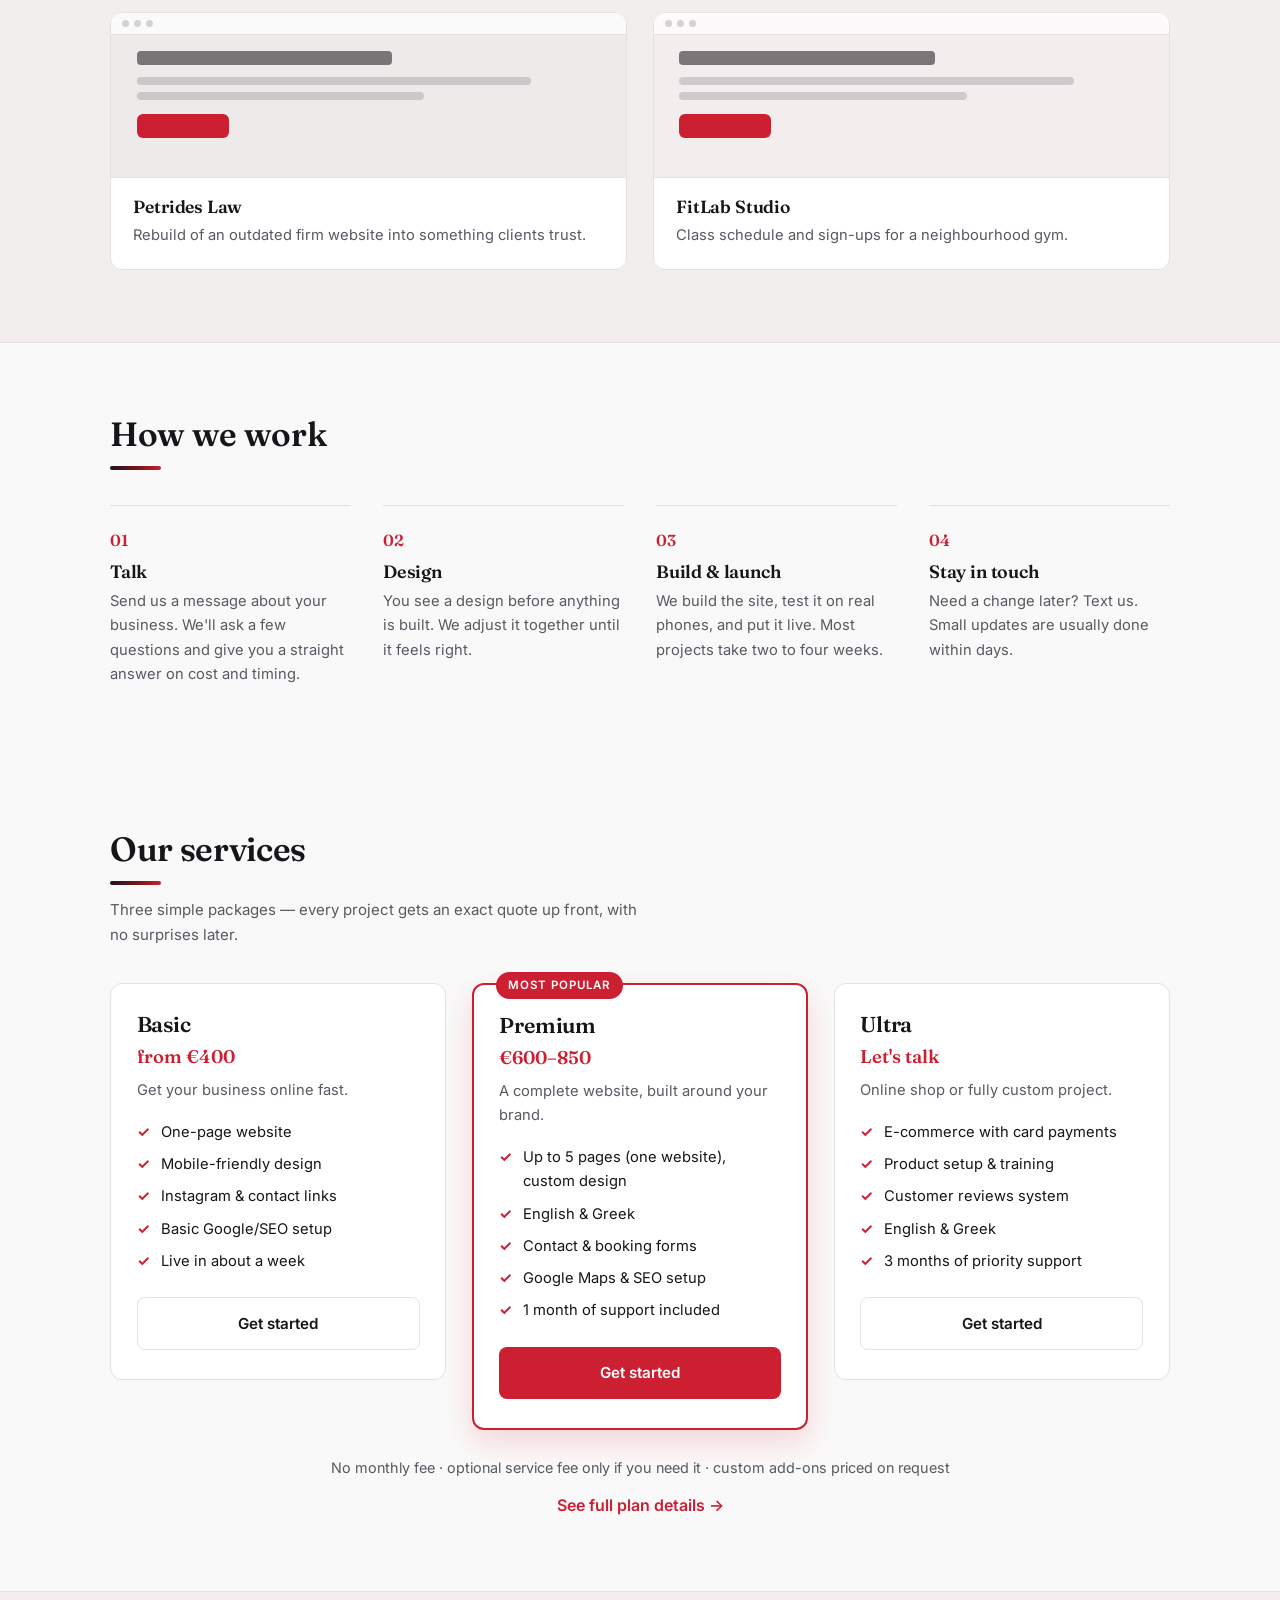
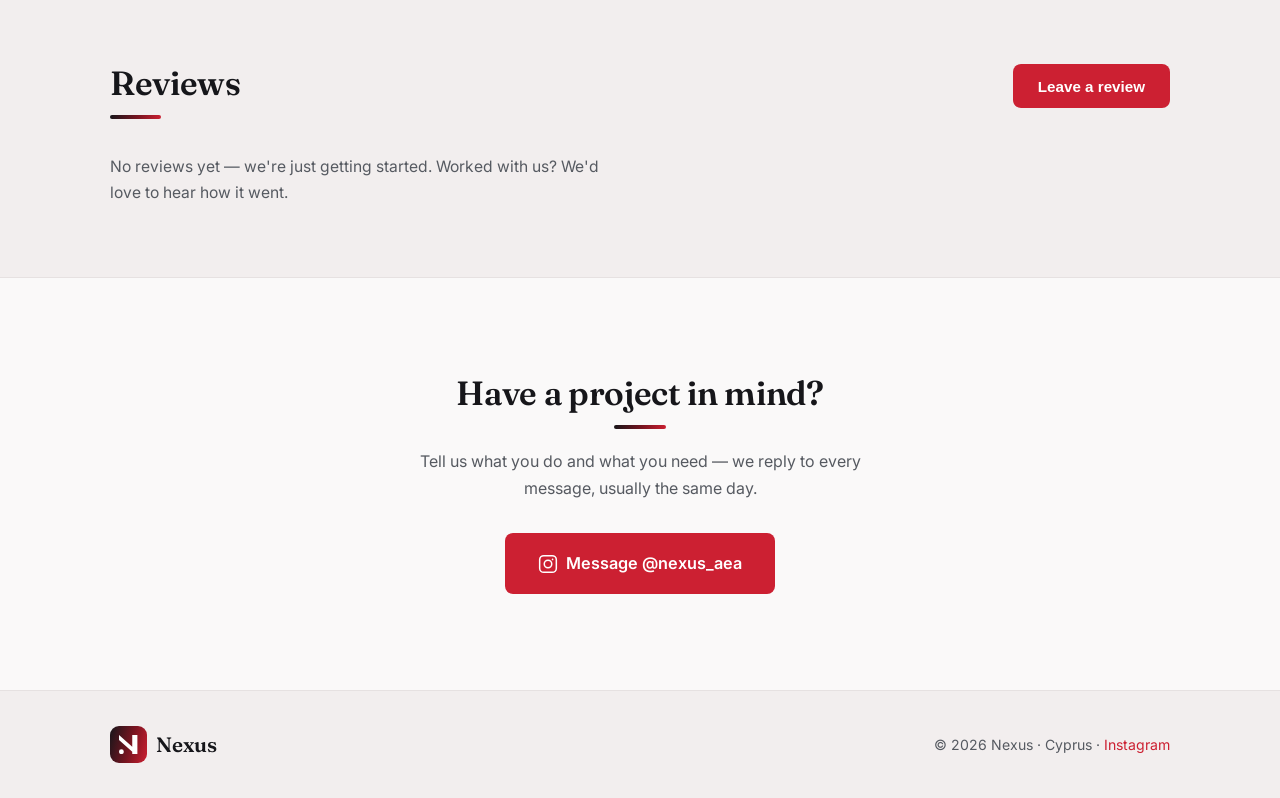
==== commit 9f0bc86f: "Clarify Premium pages and add fee/add-on terms - Premium now reads 'Up to 5 pages (one website)' to " ====
--- a/index.html
+++ b/index.html
@@ -197,7 +197,7 @@
             <p class="plan__price" data-i18n="plans.premium.price">€600–850</p>
             <p class="plan__tag" data-i18n="plans.premium.tag">A complete website, built around your brand.</p>
             <ul class="plan__features">
-              <li data-i18n="plans.premium.f1">Up to 5 pages, custom design</li>
+              <li data-i18n="plans.premium.f1">Up to 5 pages (one website), custom design</li>
               <li data-i18n="plans.premium.f2">English &amp; Greek</li>
               <li data-i18n="plans.premium.f3">Contact &amp; booking forms</li>
               <li data-i18n="plans.premium.f4">Google Maps &amp; SEO setup</li>
@@ -219,6 +219,7 @@
             <a class="btn btn--ghost plan__cta" href="https://www.instagram.com/nexus_aea" target="_blank" rel="noopener" data-i18n="plans.cta">Get started</a>
           </article>
         </div>
+        <p class="plans__terms" data-i18n="plans.terms">No monthly fee · optional service fee only if you need it · custom add-ons priced on request</p>
         <p class="plans__more"><a href="plans.html" data-i18n="plans.more">See full plan details →</a></p>
       </div>
     </section>
--- a/css/style.css
+++ b/css/style.css
@@ -423,7 +423,13 @@
   color: var(--blue);
 }
 .plan__cta { margin-top: auto; justify-content: center; }
-.plans__more { margin-top: 1.8rem; text-align: center; }
+.plans__terms {
+  margin-top: 1.6rem;
+  text-align: center;
+  color: var(--ink-soft);
+  font-size: 0.9rem;
+}
+.plans__more { margin-top: 0.8rem; text-align: center; }
 .plans__more a {
   font-weight: 600;
   color: var(--blue);
@@ -443,12 +449,35 @@
 }
 .plans-page__note {
   max-width: 640px;
-  margin: 2.5rem auto 0;
+  margin: 2.2rem auto 0;
   text-align: center;
   color: var(--ink-soft);
   font-size: 0.92rem;
 }
 .plans-page__note strong { color: var(--ink); }
+.plans-notes {
+  max-width: 640px;
+  margin: 3rem auto 0;
+  background: var(--tint);
+  border: 1px solid var(--line);
+  border-radius: var(--radius);
+  padding: 1.6rem 1.8rem;
+}
+.plans-notes h2 { font-size: 1.15rem; margin-bottom: 0.9rem; }
+.plans-notes ul { display: grid; gap: 0.6rem; }
+.plans-notes li {
+  position: relative;
+  padding-left: 1.5rem;
+  font-size: 0.94rem;
+  color: var(--ink-soft);
+}
+.plans-notes li::before {
+  content: "•";
+  position: absolute;
+  left: 0.3rem;
+  color: var(--blue);
+  font-weight: 700;
+}
 
 /* ============ Reveal-on-scroll ============ */
 @media (prefers-reduced-motion: no-preference) {
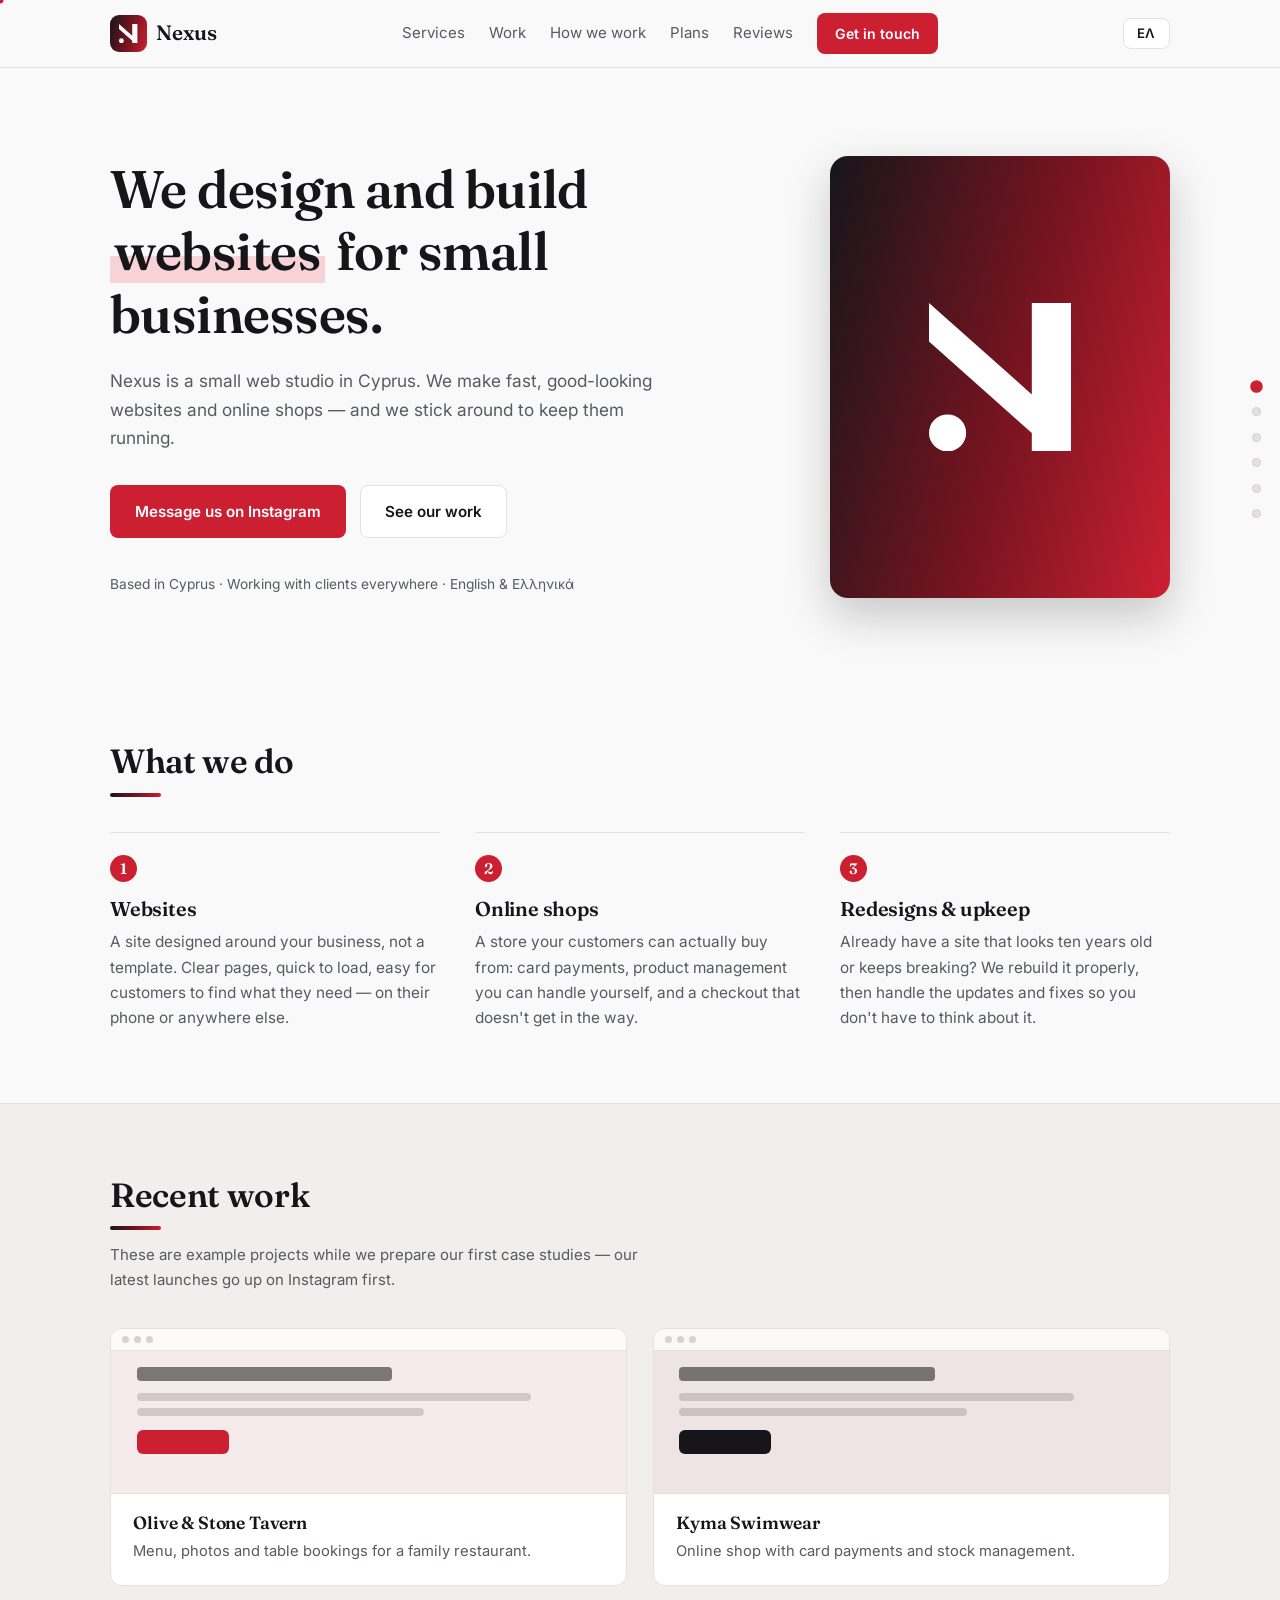
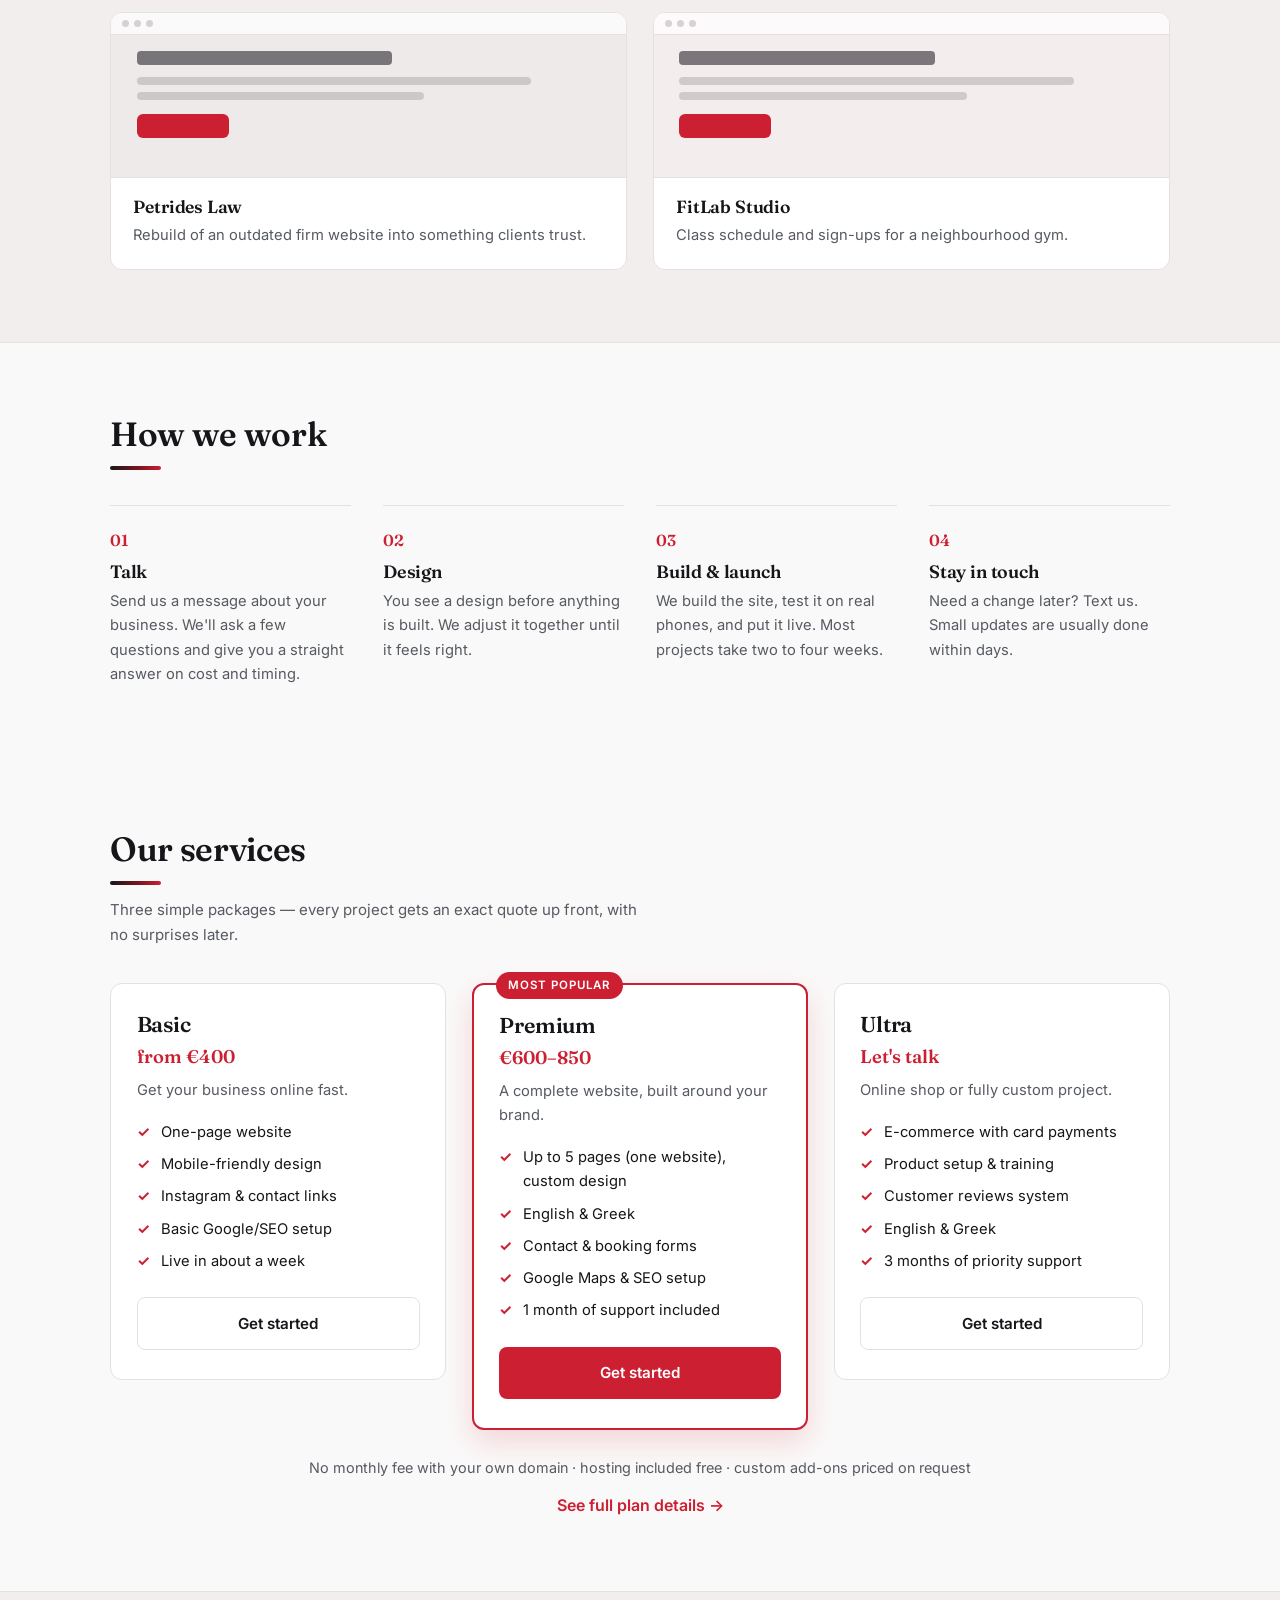
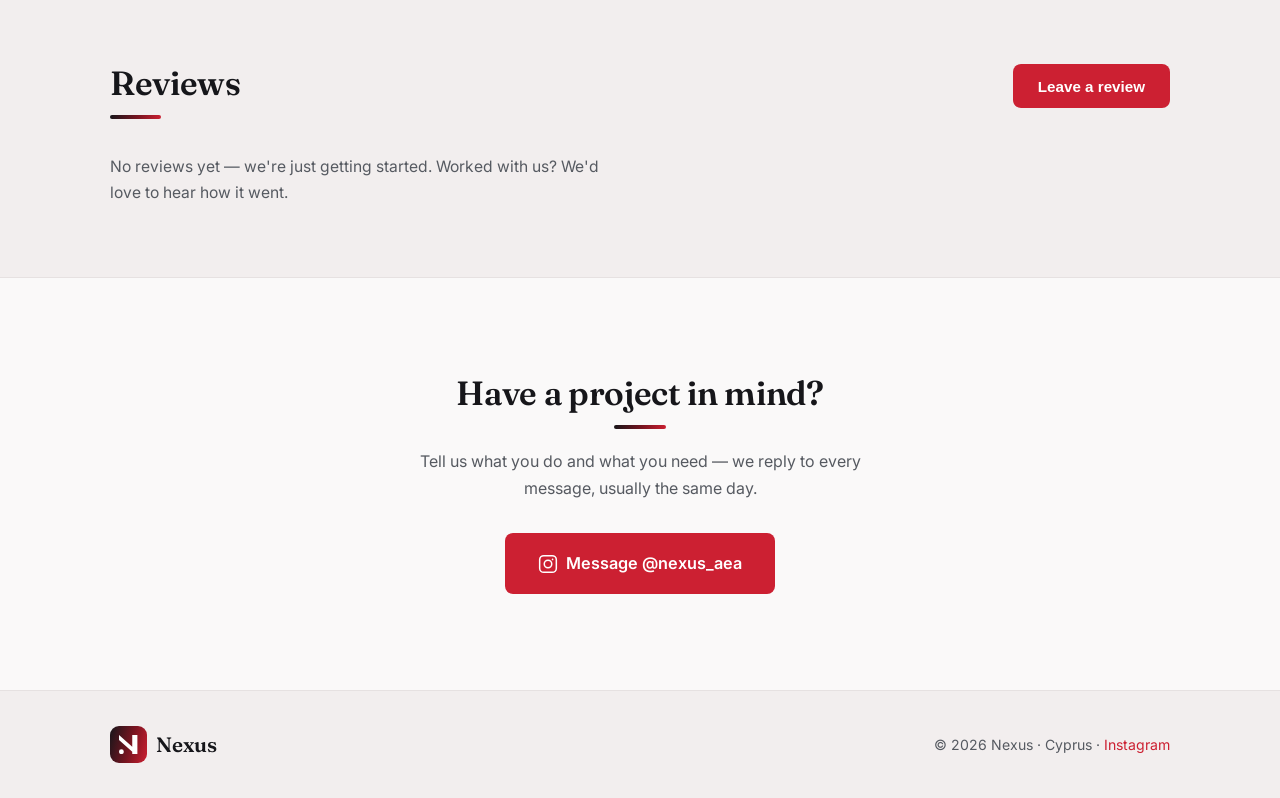
==== commit f075b815: "Tie monthly fee to who provides the domain Update the plans 'Good to know' notes: the site is the cl" ====
--- a/index.html
+++ b/index.html
@@ -219,7 +219,7 @@
             <a class="btn btn--ghost plan__cta" href="https://www.instagram.com/nexus_aea" target="_blank" rel="noopener" data-i18n="plans.cta">Get started</a>
           </article>
         </div>
-        <p class="plans__terms" data-i18n="plans.terms">No monthly fee · optional service fee only if you need it · custom add-ons priced on request</p>
+        <p class="plans__terms" data-i18n="plans.terms">No monthly fee with your own domain · hosting included free · custom add-ons priced on request</p>
         <p class="plans__more"><a href="plans.html" data-i18n="plans.more">See full plan details →</a></p>
       </div>
     </section>
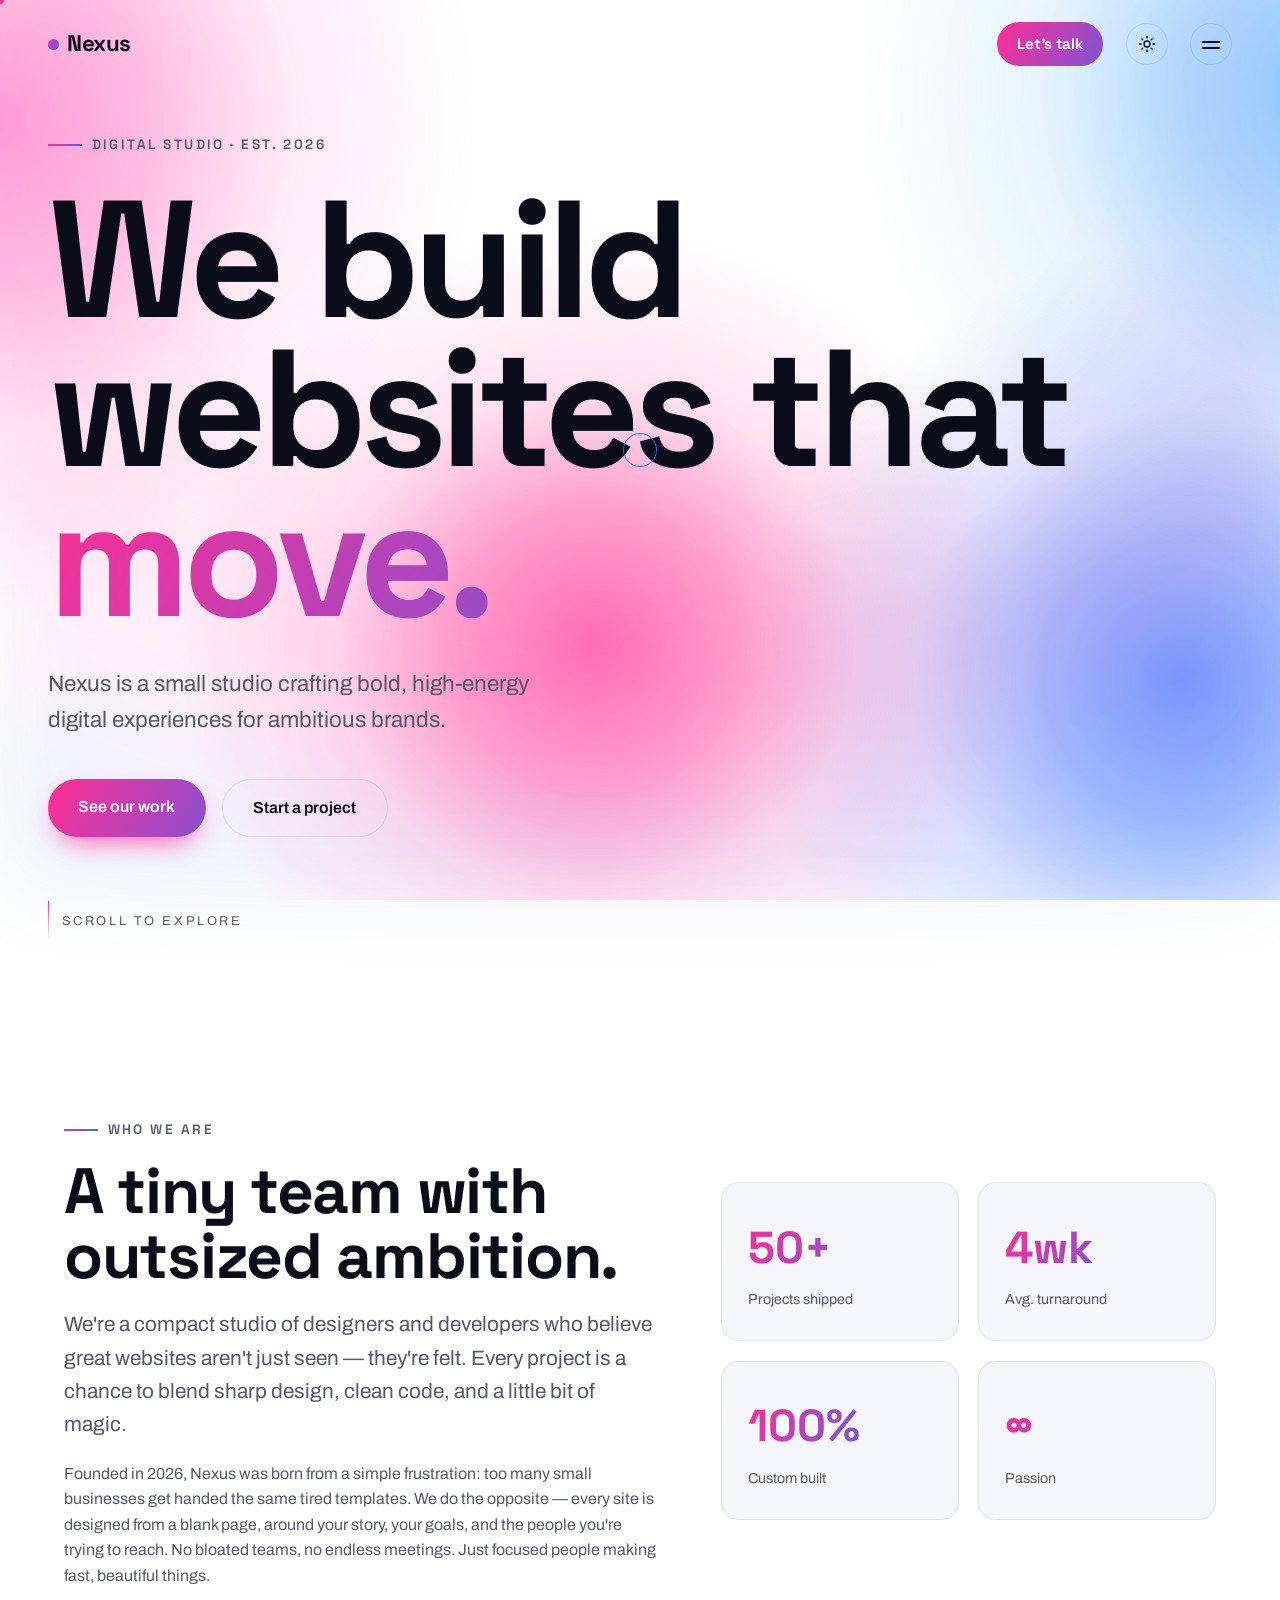
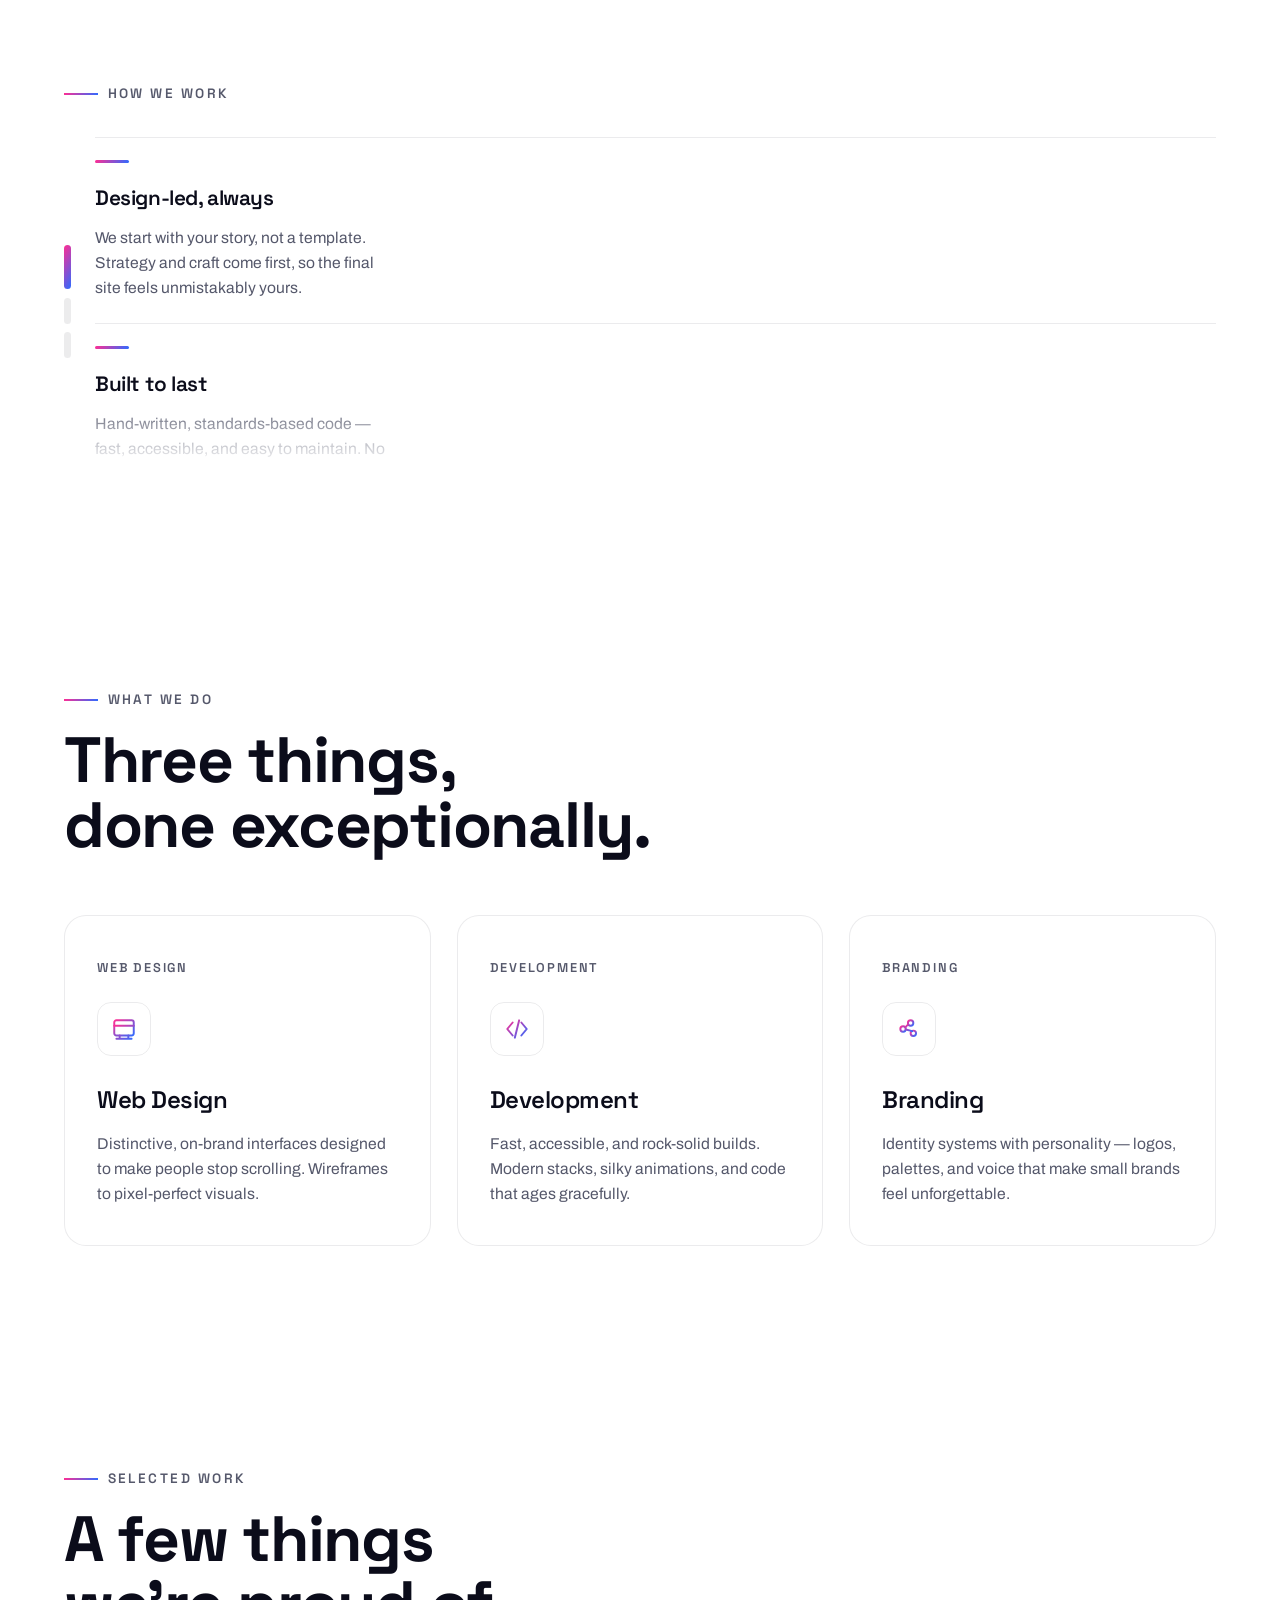
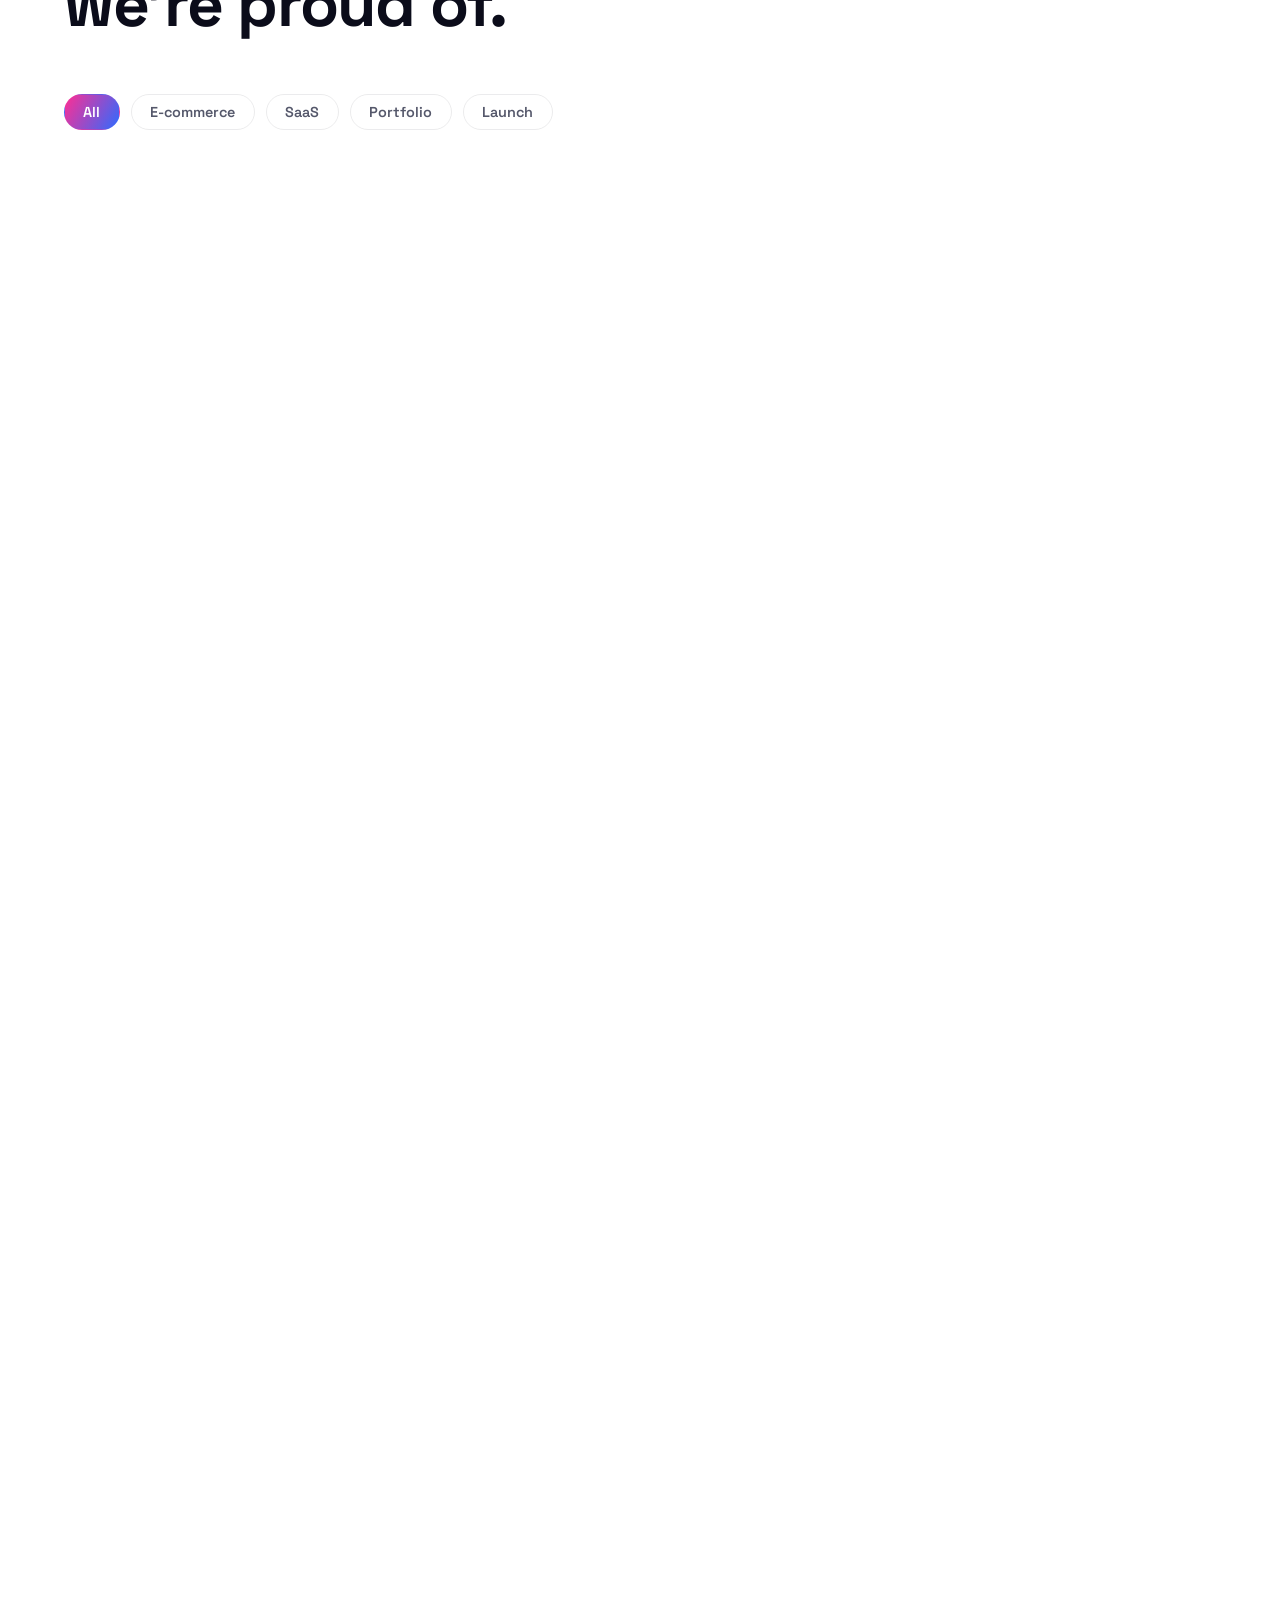
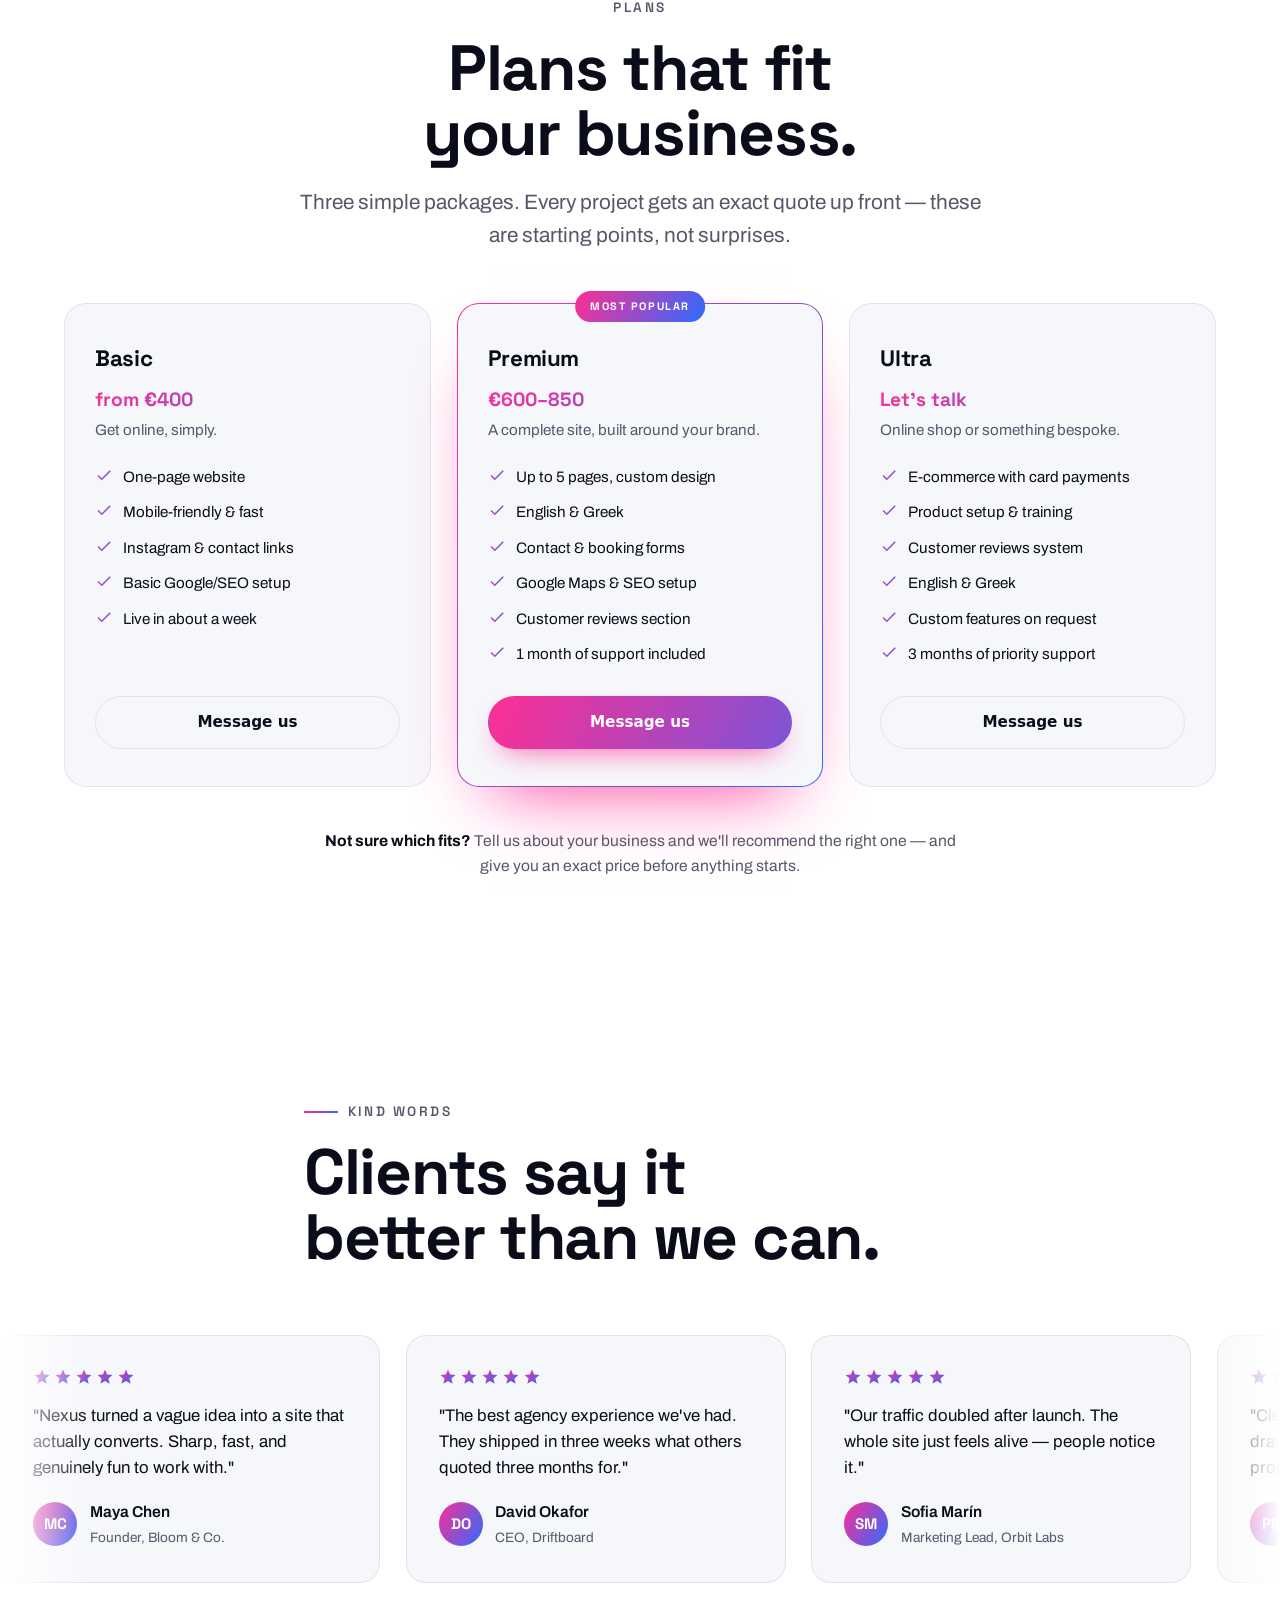
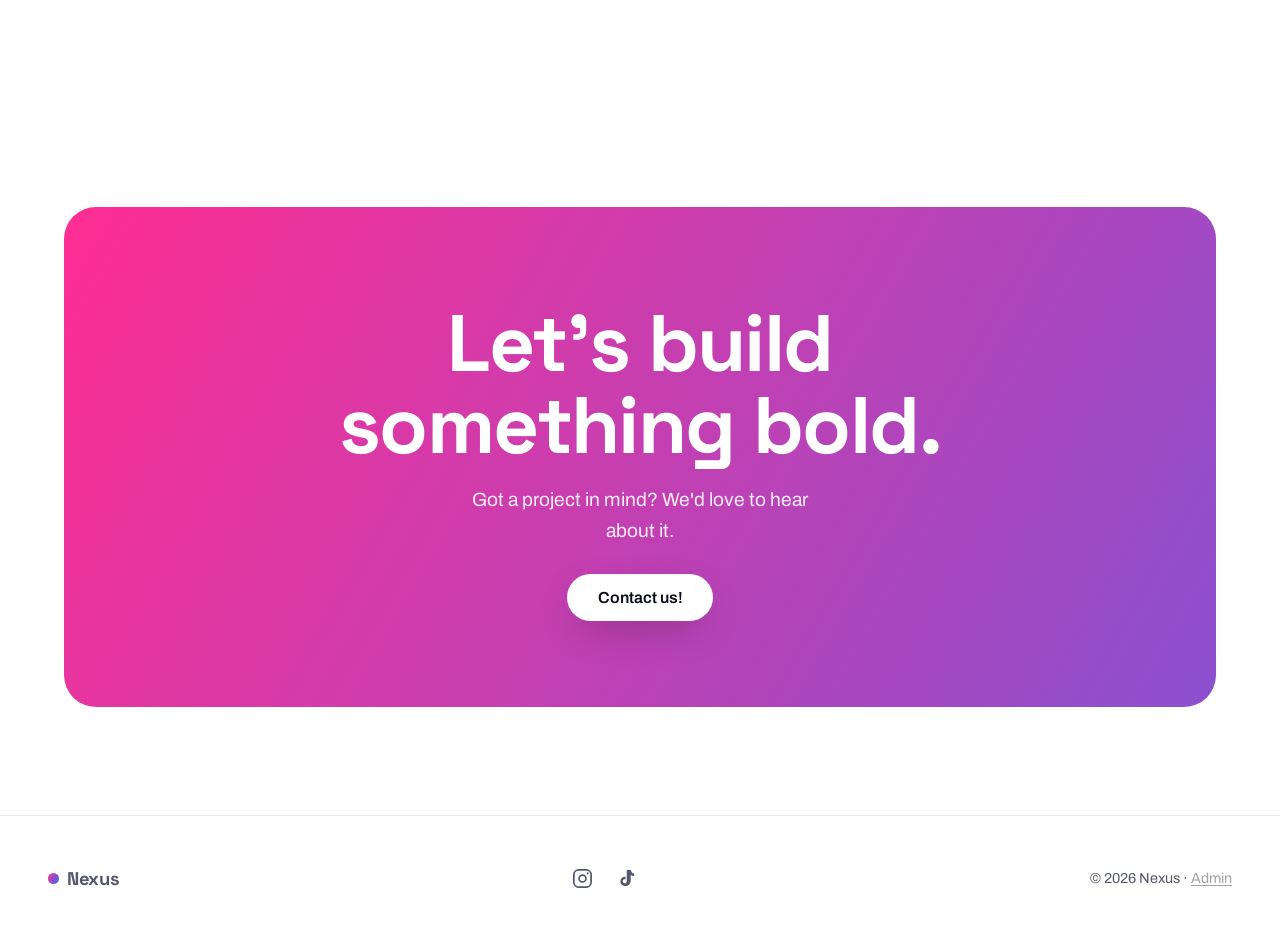
==== commit 89205007: "Add Plans/pricing section in the Nexus pink/blue theme Add a Plans section (Basic / Premium "Most po" ====
--- a/index.html
+++ b/index.html
@@ -1,320 +1,253 @@
 <!DOCTYPE html>
 <html lang="en">
 <head>
-  <meta charset="UTF-8">
-  <meta name="viewport" content="width=device-width, initial-scale=1.0">
-  <title>Nexus — Web studio, Cyprus</title>
-  <meta name="description" content="Nexus is a small web studio in Cyprus. We design and build websites and online shops for small businesses, and we keep them running. DM us on Instagram @nexus_aea.">
-  <meta property="og:title" content="Nexus — Web studio, Cyprus">
-  <meta property="og:description" content="We design and build websites and online shops for small businesses.">
-  <meta property="og:image" content="assets/logo.jpg">
-  <link rel="preconnect" href="https://fonts.googleapis.com">
-  <link rel="preconnect" href="https://fonts.gstatic.com" crossorigin>
-  <link href="https://fonts.googleapis.com/css2?family=Fraunces:opsz,wght@9..144,500;9..144,600&family=Inter:wght@400;500;600&display=swap" rel="stylesheet">
-  <link rel="stylesheet" href="css/style.css">
-  <link rel="icon" href="data:image/svg+xml,%3Csvg xmlns='http://www.w3.org/2000/svg' viewBox='0 0 100 100'%3E%3Cdefs%3E%3ClinearGradient id='g' x1='0' y1='0' x2='1' y2='0'%3E%3Cstop offset='0' stop-color='%2316161a'/%3E%3Cstop offset='1' stop-color='%23cc2032'/%3E%3C/linearGradient%3E%3C/defs%3E%3Crect width='100' height='100' rx='18' fill='url(%23g)'/%3E%3Cpath fill='%23fff' d='M22 18 L22 38 L70 78 L70 88 L84 88 L84 18 L70 18 L70 62 Z'/%3E%3Ccircle cx='29' cy='80' r='8' fill='%23fff'/%3E%3C/svg%3E">
+  <meta charset="UTF-8" />
+  <meta name="viewport" content="width=device-width, initial-scale=1.0" />
+  <title>Nexus — We build websites that move</title>
+  <meta name="description" content="Nexus is a small studio crafting bold, high-energy websites for ambitious clients. Web design, development, and branding." />
+  <link rel="preconnect" href="https://fonts.googleapis.com" />
+  <link rel="preconnect" href="https://fonts.gstatic.com" crossorigin />
+  <link href="https://fonts.googleapis.com/css2?family=Archivo:wght@400;500;600&family=Space+Grotesk:wght@400;500;600;700&display=swap" rel="stylesheet" />
+  <link rel="stylesheet" href="css/style.css?v=14" />
 </head>
 <body>
 
-  <!-- ===== Scroll progress ===== -->
-  <div class="scroll-progress" id="scrollProgress" aria-hidden="true"></div>
-
-  <!-- ===== Navigation ===== -->
-  <header class="nav" id="top">
-    <div class="container nav__inner">
-      <a href="#top" class="brand" aria-label="Nexus home">
-        <span class="brand__mark" aria-hidden="true">
-          <svg viewBox="0 0 100 104" fill="#fff"><path d="M0 0 L0 27 L72 91 L72 104 L100 104 L100 0 L72 0 L72 64 Z"/><circle cx="13" cy="91" r="13"/></svg>
-        </span>
-        <span class="brand__name">Nexus</span>
+<div class="cursor-ring" aria-hidden="true"></div>
+<div class="cursor-dot" aria-hidden="true"></div>
+
+<canvas id="bgCanvas" class="bg-canvas" aria-hidden="true"></canvas>
+<div class="aurora" aria-hidden="true"></div>
+
+<div class="wrap">
+  <nav id="nav">
+    <a href="#top" class="brand"><span class="dot"></span>Nexus</a>
+    <div class="nav-links">
+      <a href="#contact" class="nav-cta">Let's talk</a>
+      <button class="icon-btn theme-toggle" id="themeToggle" aria-label="Toggle light and dark theme">
+        <svg class="sun" viewBox="0 0 24 24" fill="none" stroke="currentColor" stroke-width="1.8" stroke-linecap="round"><circle cx="12" cy="12" r="4"/><path d="M12 2v2M12 20v2M4.9 4.9l1.4 1.4M17.7 17.7l1.4 1.4M2 12h2M20 12h2M4.9 19.1l1.4-1.4M17.7 6.3l1.4-1.4"/></svg>
+        <svg class="moon" viewBox="0 0 24 24" fill="currentColor"><path d="M21 12.8A9 9 0 1 1 11.2 3a7 7 0 0 0 9.8 9.8z"/></svg>
+      </button>
+      <button class="hamburger" id="hamburger" aria-label="Open menu" aria-expanded="false" aria-controls="menu">
+        <span class="bar"></span>
+        <span class="bar"></span>
+      </button>
+    </div>
+  </nav>
+
+  <div class="menu" id="menu" aria-hidden="true">
+    <a href="#about" class="menu-link">About</a>
+    <a href="#services" class="menu-link">Services</a>
+    <a href="#work" class="menu-link">Work</a>
+    <a href="#pricing" class="menu-link">Plans</a>
+    <a href="#reviews" class="menu-link">Reviews</a>
+    <a href="#contact" class="menu-link">Contact</a>
+    <div class="menu-meta">
+      <a id="menuContact" href="https://ig.me/m/nexus_aea" target="_blank" rel="noopener">Contact us</a>
+      <span>Nexus · Est. 2026</span>
+    </div>
+  </div>
+
+  <header class="hero" id="top">
+    <div>
+      <span class="kicker">Digital studio · Est. 2026</span>
+      <h1>We build<br />websites that<br /><span class="gradient">move.</span></h1>
+      <p class="hero-sub" id="heroTagline">Nexus is a small studio crafting bold, high-energy digital experiences for ambitious brands.</p>
+      <div class="hero-actions">
+        <a href="#work" class="btn btn-primary">See our work</a>
+        <a href="#contact" class="btn btn-ghost">Start a project</a>
+      </div>
+      <div class="scroll-hint"><span class="line"></span> Scroll to explore</div>
+    </div>
+  </header>
+
+  <section id="about">
+    <div class="container about-grid">
+      <div class="about">
+        <span class="kicker sec reveal">Who we are</span>
+        <h2 class="reveal d1">A tiny team with<br />outsized ambition.</h2>
+        <p class="lead reveal d2">We're a compact studio of designers and developers who believe great websites aren't just seen — they're felt. Every project is a chance to blend sharp design, clean code, and a little bit of magic.</p>
+        <p class="reveal d3" id="aboutStory" style="color:var(--ink-soft)">Founded in 2026, Nexus was born from a simple frustration: too many small businesses get handed the same tired templates. We do the opposite — every site is designed from a blank page, around your story, your goals, and the people you're trying to reach. No bloated teams, no endless meetings. Just focused people making fast, beautiful things.</p>
+      </div>
+      <div class="stats">
+        <div class="stat reveal"><div class="num">50+</div><div class="label">Projects shipped</div></div>
+        <div class="stat reveal d1"><div class="num">4wk</div><div class="label">Avg. turnaround</div></div>
+        <div class="stat reveal d2"><div class="num">100%</div><div class="label">Custom built</div></div>
+        <div class="stat reveal d3"><div class="num">∞</div><div class="label">Passion</div></div>
+      </div>
+    </div>
+
+    <div class="container about-more">
+      <span class="kicker sec reveal">How we work</span>
+      <div class="values-wrap reveal d1">
+        <div class="values-nav" aria-label="Scroll through how we work">
+          <button class="active" type="button" aria-label="Go to: Design-led, always"></button>
+          <button type="button" aria-label="Go to: Built to last"></button>
+          <button type="button" aria-label="Go to: A real partnership"></button>
+        </div>
+        <div class="values">
+          <div class="value">
+            <span class="value-mark"></span>
+            <h3>Design-led, always</h3>
+            <p>We start with your story, not a template. Strategy and craft come first, so the final site feels unmistakably yours.</p>
+          </div>
+          <div class="value">
+            <span class="value-mark"></span>
+            <h3>Built to last</h3>
+            <p>Hand-written, standards-based code — fast, accessible, and easy to maintain. No page-builder bloat slowing you down.</p>
+          </div>
+          <div class="value">
+            <span class="value-mark"></span>
+            <h3>A real partnership</h3>
+            <p>You talk directly to the people doing the work. Clear communication, honest timelines, and support after launch.</p>
+          </div>
+        </div>
+      </div>
+    </div>
+  </section>
+
+  <section id="services">
+    <div class="container">
+      <div class="section-head">
+        <span class="kicker sec reveal">What we do</span>
+        <h2 class="reveal d1">Three things,<br />done exceptionally.</h2>
+      </div>
+      <div class="cards">
+        <article class="card reveal">
+          <span class="card-role">Web Design</span>
+          <div class="card-icon">
+            <svg viewBox="0 0 24 24" fill="none" stroke="url(#gp)" stroke-width="1.8" stroke-linecap="round" stroke-linejoin="round"><defs><linearGradient id="gp" x1="0" y1="0" x2="1" y2="1"><stop offset="0" stop-color="#ff2e93"/><stop offset="1" stop-color="#2e6bff"/></linearGradient></defs><rect x="3" y="4" width="18" height="14" rx="2"/><path d="M3 9h18M8 18v3M16 18v3M5 21h14"/></svg>
+          </div>
+          <h3>Web Design</h3>
+          <p>Distinctive, on-brand interfaces designed to make people stop scrolling. Wireframes to pixel-perfect visuals.</p>
+        </article>
+        <article class="card reveal d1">
+          <span class="card-role">Development</span>
+          <div class="card-icon">
+            <svg viewBox="0 0 24 24" fill="none" stroke="url(#gp2)" stroke-width="1.8" stroke-linecap="round" stroke-linejoin="round"><defs><linearGradient id="gp2" x1="0" y1="0" x2="1" y2="1"><stop offset="0" stop-color="#ff2e93"/><stop offset="1" stop-color="#2e6bff"/></linearGradient></defs><path d="M8 6l-5 6 5 6M16 6l5 6-5 6M14 4l-4 16"/></svg>
+          </div>
+          <h3>Development</h3>
+          <p>Fast, accessible, and rock-solid builds. Modern stacks, silky animations, and code that ages gracefully.</p>
+        </article>
+        <article class="card reveal d2">
+          <span class="card-role">Branding</span>
+          <div class="card-icon">
+            <svg viewBox="0 0 24 24" fill="none" stroke="url(#gp3)" stroke-width="1.8" stroke-linecap="round" stroke-linejoin="round"><defs><linearGradient id="gp3" x1="0" y1="0" x2="1" y2="1"><stop offset="0" stop-color="#ff2e93"/><stop offset="1" stop-color="#2e6bff"/></linearGradient></defs><circle cx="13.5" cy="6.5" r="2.5"/><circle cx="6.5" cy="12" r="2.5"/><circle cx="16" cy="16" r="2.5"/><path d="M11 8L8.5 10.5M15 14l-6-1.5"/></svg>
+          </div>
+          <h3>Branding</h3>
+          <p>Identity systems with personality — logos, palettes, and voice that make small brands feel unforgettable.</p>
+        </article>
+      </div>
+    </div>
+  </section>
+
+  <section id="work">
+    <div class="container">
+      <div class="section-head">
+        <span class="kicker sec reveal">Selected work</span>
+        <h2 class="reveal d1">A few things<br />we're proud of.</h2>
+      </div>
+      <div class="work-filters reveal d2" role="group" aria-label="Filter work by category">
+        <button class="chip active" data-filter="all" aria-pressed="true">All</button>
+        <button class="chip" data-filter="ecommerce" aria-pressed="false">E-commerce</button>
+        <button class="chip" data-filter="saas" aria-pressed="false">SaaS</button>
+        <button class="chip" data-filter="portfolio" aria-pressed="false">Portfolio</button>
+        <button class="chip" data-filter="launch" aria-pressed="false">Launch</button>
+      </div>
+      <div class="work-grid" id="workGrid"><!-- filled from content.json by js/main.js --></div>
+    </div>
+  </section>
+
+  <section id="pricing">
+    <div class="container">
+      <div class="pricing-head">
+        <span class="kicker sec reveal">Plans</span>
+        <h2 class="reveal d1">Plans that fit<br />your business.</h2>
+        <p class="lead reveal d2">Three simple packages. Every project gets an exact quote up front — these are starting points, not surprises.</p>
+      </div>
+      <div class="pricing-grid">
+        <div class="price-card reveal">
+          <h3 class="price-name">Basic</h3>
+          <div class="price-amount">from €400</div>
+          <p class="price-desc">Get online, simply.</p>
+          <ul class="price-feats">
+            <li>One-page website</li>
+            <li>Mobile-friendly &amp; fast</li>
+            <li>Instagram &amp; contact links</li>
+            <li>Basic Google/SEO setup</li>
+            <li>Live in about a week</li>
+          </ul>
+          <a class="price-btn" href="https://ig.me/m/nexus_aea" target="_blank" rel="noopener">Message us</a>
+        </div>
+        <div class="price-card featured reveal d1">
+          <span class="price-badge">Most popular</span>
+          <h3 class="price-name">Premium</h3>
+          <div class="price-amount">€600–850</div>
+          <p class="price-desc">A complete site, built around your brand.</p>
+          <ul class="price-feats">
+            <li>Up to 5 pages, custom design</li>
+            <li>English &amp; Greek</li>
+            <li>Contact &amp; booking forms</li>
+            <li>Google Maps &amp; SEO setup</li>
+            <li>Customer reviews section</li>
+            <li>1 month of support included</li>
+          </ul>
+          <a class="price-btn primary" href="https://ig.me/m/nexus_aea" target="_blank" rel="noopener">Message us</a>
+        </div>
+        <div class="price-card reveal d2">
+          <h3 class="price-name">Ultra</h3>
+          <div class="price-amount">Let's talk</div>
+          <p class="price-desc">Online shop or something bespoke.</p>
+          <ul class="price-feats">
+            <li>E-commerce with card payments</li>
+            <li>Product setup &amp; training</li>
+            <li>Customer reviews system</li>
+            <li>English &amp; Greek</li>
+            <li>Custom features on request</li>
+            <li>3 months of priority support</li>
+          </ul>
+          <a class="price-btn" href="https://ig.me/m/nexus_aea" target="_blank" rel="noopener">Message us</a>
+        </div>
+      </div>
+      <p class="pricing-note reveal"><strong>Not sure which fits?</strong> Tell us about your business and we'll recommend the right one — and give you an exact price before anything starts.</p>
+    </div>
+  </section>
+
+  <section id="reviews">
+    <div class="section-head">
+      <span class="kicker sec reveal">Kind words</span>
+      <h2 class="reveal d1">Clients say it<br />better than we can.</h2>
+    </div>
+    <svg width="0" height="0" style="position:absolute" aria-hidden="true"><defs><linearGradient id="starGrad" x1="0" y1="0" x2="1" y2="1"><stop offset="0" stop-color="#ff2e93"/><stop offset="1" stop-color="#2e6bff"/></linearGradient></defs></svg>
+    <div class="reviews-marquee reveal d1">
+      <div class="reviews-track" id="reviewsTrack"><!-- filled from content.json by js/main.js --></div>
+    </div>
+  </section>
+
+  <section id="contact">
+    <div class="container">
+      <div class="cta-box reveal">
+        <h2>Let's build<br />something bold.</h2>
+        <p>Got a project in mind? We'd love to hear about it.</p>
+        <a id="contactCta" href="https://ig.me/m/nexus_aea" target="_blank" rel="noopener" class="btn btn-white">Contact us!</a>
+      </div>
+    </div>
+  </section>
+
+  <footer>
+    <div class="brand" style="font-size:1.15rem"><span class="dot"></span>Nexus</div>
+    <div class="footer-social">
+      <a id="socialInstagram" href="https://www.instagram.com/nexus_aea?igsh=aW5jZGtiejl5bTRi" target="_blank" rel="noopener" aria-label="Nexus on Instagram">
+        <svg viewBox="0 0 24 24" fill="none" stroke="currentColor" stroke-width="1.8" stroke-linecap="round" stroke-linejoin="round"><rect x="3" y="3" width="18" height="18" rx="5"/><circle cx="12" cy="12" r="3.6"/><circle cx="17.4" cy="6.6" r="1.1" fill="currentColor" stroke="none"/></svg>
       </a>
-      <nav class="nav__links" id="navLinks" aria-label="Main navigation">
-        <a href="#services" data-i18n="nav.services">Services</a>
-        <a href="#work" data-i18n="nav.work">Work</a>
-        <a href="#process" data-i18n="nav.process">How we work</a>
-        <a href="#plans" data-i18n="nav.plans">Plans</a>
-        <a href="#reviews" data-i18n="nav.reviews">Reviews</a>
-        <a href="#contact" class="btn btn--small btn--primary" data-i18n="nav.contact">Get in touch</a>
-      </nav>
-      <div class="nav__actions">
-        <button class="lang-toggle" id="langToggle" aria-label="Switch language">
-          <span data-lang-label>ΕΛ</span>
-        </button>
-        <button class="nav__burger" id="navBurger" aria-label="Open menu" aria-expanded="false">
-          <span></span><span></span><span></span>
-        </button>
-      </div>
-    </div>
-  </header>
-
-  <main>
-    <!-- ===== Hero ===== -->
-    <section class="hero">
-      <div class="container hero__inner">
-        <div class="hero__text">
-          <h1 class="hero__title">
-            <span data-i18n="hero.t1">We design and build</span>
-            <span class="hl" data-i18n="hero.t2">websites</span>
-            <span data-i18n="hero.t3">for small businesses.</span>
-          </h1>
-          <p class="hero__sub" data-i18n="hero.sub">
-            Nexus is a small web studio in Cyprus. We make fast, good-looking
-            websites and online shops — and we stick around to keep them running.
-          </p>
-          <div class="hero__cta">
-            <a class="btn btn--primary" href="https://www.instagram.com/nexus_aea" target="_blank" rel="noopener" data-i18n="hero.cta1">Message us on Instagram</a>
-            <a class="btn btn--ghost" href="#work" data-i18n="hero.cta2">See our work</a>
-          </div>
-          <p class="hero__note" data-i18n="hero.note">Based in Cyprus · Working with clients everywhere · English &amp; Ελληνικά</p>
-        </div>
-        <div class="hero__tile" aria-hidden="true">
-          <svg viewBox="0 0 100 104" fill="#fff"><path d="M0 0 L0 27 L72 91 L72 104 L100 104 L100 0 L72 0 L72 64 Z"/><circle cx="13" cy="91" r="13"/></svg>
-        </div>
-      </div>
-    </section>
-
-    <!-- ===== Services ===== -->
-    <section class="section" id="services">
-      <div class="container">
-        <h2 class="section__title" data-i18n="services.title">What we do</h2>
-        <div class="services">
-          <article class="service">
-            <span class="service__num">1</span>
-            <h3 data-i18n="services.s1.title">Websites</h3>
-            <p data-i18n="services.s1.body">A site designed around your business, not a template. Clear pages, quick to load, easy for customers to find what they need — on their phone or anywhere else.</p>
-          </article>
-          <article class="service">
-            <span class="service__num">2</span>
-            <h3 data-i18n="services.s2.title">Online shops</h3>
-            <p data-i18n="services.s2.body">A store your customers can actually buy from: card payments, product management you can handle yourself, and a checkout that doesn't get in the way.</p>
-          </article>
-          <article class="service">
-            <span class="service__num">3</span>
-            <h3 data-i18n="services.s3.title">Redesigns &amp; upkeep</h3>
-            <p data-i18n="services.s3.body">Already have a site that looks ten years old or keeps breaking? We rebuild it properly, then handle the updates and fixes so you don't have to think about it.</p>
-          </article>
-        </div>
-      </div>
-    </section>
-
-    <!-- ===== Portfolio ===== -->
-    <section class="section section--tint" id="work">
-      <div class="container">
-        <h2 class="section__title" data-i18n="work.title">Recent work</h2>
-        <p class="section__note" data-i18n="work.note">These are example projects while we prepare our first case studies — our latest launches go up on Instagram first.</p>
-        <div class="projects">
-          <article class="project">
-            <div class="shot shot--a">
-              <span class="shot__bar"><i></i><i></i><i></i></span>
-              <span class="shot__h"></span><span class="shot__l"></span><span class="shot__l shot__l--short"></span><span class="shot__btn"></span>
-            </div>
-            <div class="project__body">
-              <h3 data-i18n="work.p1.title">Olive &amp; Stone Tavern</h3>
-              <p data-i18n="work.p1.body">Menu, photos and table bookings for a family restaurant.</p>
-            </div>
-          </article>
-          <article class="project">
-            <div class="shot shot--b">
-              <span class="shot__bar"><i></i><i></i><i></i></span>
-              <span class="shot__h"></span><span class="shot__l"></span><span class="shot__l shot__l--short"></span><span class="shot__btn"></span>
-            </div>
-            <div class="project__body">
-              <h3 data-i18n="work.p2.title">Kyma Swimwear</h3>
-              <p data-i18n="work.p2.body">Online shop with card payments and stock management.</p>
-            </div>
-          </article>
-          <article class="project">
-            <div class="shot shot--c">
-              <span class="shot__bar"><i></i><i></i><i></i></span>
-              <span class="shot__h"></span><span class="shot__l"></span><span class="shot__l shot__l--short"></span><span class="shot__btn"></span>
-            </div>
-            <div class="project__body">
-              <h3 data-i18n="work.p3.title">Petrides Law</h3>
-              <p data-i18n="work.p3.body">Rebuild of an outdated firm website into something clients trust.</p>
-            </div>
-          </article>
-          <article class="project">
-            <div class="shot shot--d">
-              <span class="shot__bar"><i></i><i></i><i></i></span>
-              <span class="shot__h"></span><span class="shot__l"></span><span class="shot__l shot__l--short"></span><span class="shot__btn"></span>
-            </div>
-            <div class="project__body">
-              <h3 data-i18n="work.p4.title">FitLab Studio</h3>
-              <p data-i18n="work.p4.body">Class schedule and sign-ups for a neighbourhood gym.</p>
-            </div>
-          </article>
-        </div>
-      </div>
-    </section>
-
-    <!-- ===== Process ===== -->
-    <section class="section" id="process">
-      <div class="container">
-        <h2 class="section__title" data-i18n="process.title">How we work</h2>
-        <ol class="steps">
-          <li class="step">
-            <h3 data-i18n="process.s1.title">Talk</h3>
-            <p data-i18n="process.s1.body">Send us a message about your business. We'll ask a few questions and give you a straight answer on cost and timing.</p>
-          </li>
-          <li class="step">
-            <h3 data-i18n="process.s2.title">Design</h3>
-            <p data-i18n="process.s2.body">You see a design before anything is built. We adjust it together until it feels right.</p>
-          </li>
-          <li class="step">
-            <h3 data-i18n="process.s3.title">Build &amp; launch</h3>
-            <p data-i18n="process.s3.body">We build the site, test it on real phones, and put it live. Most projects take two to four weeks.</p>
-          </li>
-          <li class="step">
-            <h3 data-i18n="process.s4.title">Stay in touch</h3>
-            <p data-i18n="process.s4.body">Need a change later? Text us. Small updates are usually done within days.</p>
-          </li>
-        </ol>
-      </div>
-    </section>
-
-    <!-- ===== Plans ===== -->
-    <section class="section" id="plans">
-      <div class="container">
-        <h2 class="section__title" data-i18n="plans.title">Our services</h2>
-        <p class="section__note" data-i18n="plans.note">Three simple packages — every project gets an exact quote up front, with no surprises later.</p>
-        <div class="plans">
-          <article class="plan">
-            <h3 data-i18n="plans.basic.name">Basic</h3>
-            <p class="plan__price" data-i18n="plans.basic.price">from €400</p>
-            <p class="plan__tag" data-i18n="plans.basic.tag">Get your business online fast.</p>
-            <ul class="plan__features">
-              <li data-i18n="plans.basic.f1">One-page website</li>
-              <li data-i18n="plans.basic.f2">Mobile-friendly design</li>
-              <li data-i18n="plans.basic.f3">Instagram &amp; contact links</li>
-              <li data-i18n="plans.basic.f4">Basic Google/SEO setup</li>
-              <li data-i18n="plans.basic.f5">Live in about a week</li>
-            </ul>
-            <a class="btn btn--ghost plan__cta" href="https://www.instagram.com/nexus_aea" target="_blank" rel="noopener" data-i18n="plans.cta">Get started</a>
-          </article>
-          <article class="plan plan--featured">
-            <span class="plan__badge" data-i18n="plans.premium.badge">Most popular</span>
-            <h3 data-i18n="plans.premium.name">Premium</h3>
-            <p class="plan__price" data-i18n="plans.premium.price">€600–850</p>
-            <p class="plan__tag" data-i18n="plans.premium.tag">A complete website, built around your brand.</p>
-            <ul class="plan__features">
-              <li data-i18n="plans.premium.f1">Up to 5 pages (one website), custom design</li>
-              <li data-i18n="plans.premium.f2">English &amp; Greek</li>
-              <li data-i18n="plans.premium.f3">Contact &amp; booking forms</li>
-              <li data-i18n="plans.premium.f4">Google Maps &amp; SEO setup</li>
-              <li data-i18n="plans.premium.f5">1 month of support included</li>
-            </ul>
-            <a class="btn btn--primary plan__cta" href="https://www.instagram.com/nexus_aea" target="_blank" rel="noopener" data-i18n="plans.cta">Get started</a>
-          </article>
-          <article class="plan">
-            <h3 data-i18n="plans.ultra.name">Ultra</h3>
-            <p class="plan__price" data-i18n="plans.ultra.price">Let's talk</p>
-            <p class="plan__tag" data-i18n="plans.ultra.tag">Online shop or fully custom project.</p>
-            <ul class="plan__features">
-              <li data-i18n="plans.ultra.f1">E-commerce with card payments</li>
-              <li data-i18n="plans.ultra.f2">Product setup &amp; training</li>
-              <li data-i18n="plans.ultra.f3">Customer reviews system</li>
-              <li data-i18n="plans.ultra.f4">English &amp; Greek</li>
-              <li data-i18n="plans.ultra.f5">3 months of priority support</li>
-            </ul>
-            <a class="btn btn--ghost plan__cta" href="https://www.instagram.com/nexus_aea" target="_blank" rel="noopener" data-i18n="plans.cta">Get started</a>
-          </article>
-        </div>
-        <p class="plans__terms" data-i18n="plans.terms">No monthly fee with your own domain · hosting included free · custom add-ons priced on request</p>
-        <p class="plans__more"><a href="plans.html" data-i18n="plans.more">See full plan details →</a></p>
-      </div>
-    </section>
-
-    <!-- ===== Reviews ===== -->
-    <section class="section section--tint" id="reviews">
-      <div class="container">
-        <div class="reviews__head">
-          <h2 class="section__title" data-i18n="reviews.title">Reviews</h2>
-          <button type="button" class="btn btn--primary" id="addReviewBtn" data-i18n="reviews.add">Leave a review</button>
-        </div>
-        <div class="reviews__marquee" id="reviewsMarquee" hidden>
-          <div class="reviews__track" id="reviewsList"></div>
-        </div>
-        <p class="reviews__empty" id="reviewsEmpty" data-i18n="reviews.empty">No reviews yet — we're just getting started. Worked with us? We'd love to hear how it went.</p>
-      </div>
-    </section>
-
-    <!-- ===== Contact ===== -->
-    <section class="section contact" id="contact">
-      <div class="container contact__inner">
-        <h2 class="section__title" data-i18n="contact.title">Have a project in mind?</h2>
-        <p class="contact__sub" data-i18n="contact.sub">Tell us what you do and what you need — we reply to every message, usually the same day.</p>
-        <a class="btn btn--primary btn--big" href="https://www.instagram.com/nexus_aea" target="_blank" rel="noopener">
-          <svg viewBox="0 0 24 24" width="20" height="20" fill="none" stroke="currentColor" stroke-width="1.8" stroke-linecap="round" stroke-linejoin="round" aria-hidden="true"><rect x="2" y="2" width="20" height="20" rx="5"/><circle cx="12" cy="12" r="4.5"/><circle cx="17.5" cy="6.5" r="1" fill="currentColor" stroke="none"/></svg>
-          <span data-i18n="contact.cta">Message @nexus_aea</span>
-        </a>
-      </div>
-    </section>
-  </main>
-
-  <!-- ===== Footer ===== -->
-  <footer class="footer">
-    <div class="container footer__inner">
-      <a href="#top" class="brand" aria-label="Back to top">
-        <span class="brand__mark" aria-hidden="true">
-          <svg viewBox="0 0 100 104" fill="#fff"><path d="M0 0 L0 27 L72 91 L72 104 L100 104 L100 0 L72 0 L72 64 Z"/><circle cx="13" cy="91" r="13"/></svg>
-        </span>
-        <span class="brand__name">Nexus</span>
+      <a id="socialTiktok" href="https://www.tiktok.com/@nexus_aea?_r=1&amp;_t=ZN-97qbXWTNPzK" target="_blank" rel="noopener" aria-label="Nexus on TikTok">
+        <svg viewBox="0 0 24 24" fill="currentColor"><path d="M16.5 3c.32 2.06 1.5 3.58 3.5 3.86v2.4c-1.28.12-2.48-.28-3.6-1v5.9c0 3.28-2.42 5.84-5.62 5.84-2.9 0-5.18-2.12-5.18-5.02 0-3.02 2.5-5.02 5.4-4.7v2.62c-.4-.12-.82-.16-1.24-.1-1.06.16-1.86.98-1.78 2.18.08 1.12.98 1.94 2.1 1.94 1.28 0 2.16-1 2.16-2.42V3h2.06z"/></svg>
       </a>
-      <p class="footer__copy"><span data-i18n="footer.copy">© 2026 Nexus · Cyprus</span> · <a href="https://www.instagram.com/nexus_aea" target="_blank" rel="noopener">Instagram</a></p>
-    </div>
+    </div>
+    <div>© 2026 Nexus · <a href="admin.html" style="color:inherit;text-decoration:underline;text-underline-offset:2px;opacity:0.55">Admin</a></div>
   </footer>
-
-  <!-- ===== Review modal ===== -->
-  <div class="modal" id="reviewModal" hidden>
-    <div class="modal__backdrop" data-close></div>
-    <form class="modal__card" id="reviewForm" novalidate>
-      <h3 data-i18n="reviews.form.title">Leave a review</h3>
-      <label class="field">
-        <span data-i18n="reviews.form.name">Your name</span>
-        <input type="text" name="name" maxlength="60" required>
-      </label>
-      <label class="field">
-        <span data-i18n="reviews.form.business">Your business (optional)</span>
-        <input type="text" name="business" maxlength="80">
-      </label>
-      <div class="field">
-        <span data-i18n="reviews.form.rating">Rating</span>
-        <div class="stars" id="starPicker" role="radiogroup" aria-label="Rating">
-          <button type="button" data-v="1" aria-label="1 star">★</button>
-          <button type="button" data-v="2" aria-label="2 stars">★</button>
-          <button type="button" data-v="3" aria-label="3 stars">★</button>
-          <button type="button" data-v="4" aria-label="4 stars">★</button>
-          <button type="button" data-v="5" aria-label="5 stars">★</button>
-        </div>
-      </div>
-      <label class="field">
-        <span data-i18n="reviews.form.text">Your review</span>
-        <textarea name="text" rows="4" maxlength="600" required></textarea>
-      </label>
-      <!-- honeypot: real people never see or fill this -->
-      <input type="text" name="website" class="hp" tabindex="-1" autocomplete="off" aria-hidden="true">
-      <p class="modal__msg" id="reviewMsg" hidden></p>
-      <div class="modal__actions">
-        <button type="button" class="btn btn--ghost" data-close data-i18n="reviews.form.cancel">Cancel</button>
-        <button type="submit" class="btn btn--primary" id="reviewSubmit" data-i18n="reviews.form.submit">Send review</button>
-      </div>
-    </form>
-  </div>
-
-  <!-- ===== Section dot navigation ===== -->
-  <nav class="dots" id="sectionDots" aria-label="Jump to section">
-    <a href="#services" class="dots__dot"><b></b></a>
-    <a href="#work" class="dots__dot"><b></b></a>
-    <a href="#process" class="dots__dot"><b></b></a>
-    <a href="#plans" class="dots__dot"><b></b></a>
-    <a href="#reviews" class="dots__dot"><b></b></a>
-    <a href="#contact" class="dots__dot"><b></b></a>
-  </nav>
-
-  <!-- ===== Custom cursor ===== -->
-  <div class="cursor-dot" id="cursorDot" aria-hidden="true"></div>
-  <div class="cursor-ring" id="cursorRing" aria-hidden="true"></div>
-
-  <script src="js/main.js"></script>
+</div>
+
+
+  <script src="js/main.js?v=14"></script>
 </body>
 </html>
--- a/css/style.css
+++ b/css/style.css
@@ -1,689 +1,784 @@
-/* ============ Nexus — brand styles ============
-   Palette: black + red on clean off-white.
-   Near-black ink, red accents, black→red logo gradient.
-   (Variable names --blue/--gold kept for stability; both map to red.)
-   ================================================ */
-:root {
-  --paper: #faf9f9;
-  --tint: #f2eeee;
-  --ink: #16161a;
-  --ink-soft: #565a61;
-  --blue: #cc2032;        /* primary red (buttons, links, accents) */
-  --blue-dark: #a3162a;   /* red hover */
-  --gold: #cc2032;        /* secondary accent — same red */
-  --gold-soft: #f7d2d6;   /* soft red highlight */
-  --line: #e6e1e1;
-  --grad: linear-gradient(105deg, #16161a 0%, #7a1420 55%, #cc2032 100%);
-  --radius: 12px;
-  --font-display: "Fraunces", Georgia, serif;
-  --font-body: "Inter", system-ui, sans-serif;
-}
-
-* { margin: 0; padding: 0; box-sizing: border-box; }
-
-html { scroll-behavior: smooth; }
-
-body {
-  font-family: var(--font-body);
-  background: var(--paper);
-  color: var(--ink);
-  line-height: 1.65;
-  -webkit-font-smoothing: antialiased;
-}
-
-img, svg { display: block; max-width: 100%; }
-a { color: inherit; text-decoration: none; }
-ul, ol { list-style: none; }
-
-.container {
-  width: min(1060px, 91%);
-  margin-inline: auto;
-}
-
-h1, h2, h3 {
-  font-family: var(--font-display);
-  font-weight: 600;
-  line-height: 1.18;
-  letter-spacing: -0.01em;
-}
-
-/* ============ Brand ============ */
-.brand { display: inline-flex; align-items: center; gap: 0.6rem; }
-.brand__mark {
-  display: grid;
-  place-items: center;
-  width: 2.3rem;
-  height: 2.3rem;
-  border-radius: 9px;
-  background: var(--grad);
-}
-.brand__mark svg { width: 1.15rem; height: auto; }
-.brand__name {
-  font-family: var(--font-display);
-  font-weight: 600;
-  font-size: 1.3rem;
-  color: var(--ink);
-}
-
-/* ============ Buttons ============ */
-.btn {
-  position: relative;
-  overflow: hidden;
-  display: inline-flex;
-  align-items: center;
-  gap: 0.5rem;
-  font-weight: 600;
-  font-size: 0.95rem;
-  padding: 0.8rem 1.5rem;
-  border-radius: 8px;
-  border: 1px solid transparent;
-  transition: background 0.15s ease, border-color 0.15s ease, color 0.15s ease,
-    transform 0.18s ease, box-shadow 0.18s ease;
-  cursor: pointer;
-}
-.btn:hover { transform: translateY(-2px); }
-.btn:active { transform: translateY(0) scale(0.97); }
-.btn--primary { background: var(--blue); color: #fff; }
-.btn--primary:hover { background: var(--blue-dark); box-shadow: 0 8px 20px rgba(204, 32, 50, 0.32); }
-/* sheen sweep on hover */
-.btn--primary::after {
-  content: "";
-  position: absolute;
-  top: 0;
-  left: -80%;
-  width: 50%;
-  height: 100%;
-  background: linear-gradient(100deg, transparent, rgba(255, 255, 255, 0.35), transparent);
-  transform: skewX(-20deg);
-  transition: left 0.5s ease;
-  pointer-events: none;
-}
-.btn--primary:hover::after { left: 130%; }
-.btn--ghost { border-color: var(--line); color: var(--ink); background: #fff; }
-.btn--ghost:hover { border-color: var(--blue); color: var(--blue); box-shadow: 0 8px 20px rgba(22, 22, 26, 0.12); }
-.btn--small { padding: 0.5rem 1.05rem; font-size: 0.88rem; }
-.btn--big { padding: 1rem 2rem; font-size: 1.02rem; }
-
-/* ============ Navigation ============ */
-.nav {
-  position: sticky;
-  top: 0;
-  z-index: 50;
-  background: rgba(250, 249, 249, 0.9);
-  backdrop-filter: blur(10px);
-  border-bottom: 1px solid var(--line);
-}
-.nav__inner {
-  display: flex;
-  align-items: center;
-  justify-content: space-between;
-  gap: 1rem;
-  padding-block: 0.8rem;
-}
-.nav__links { display: flex; align-items: center; gap: 1.5rem; font-size: 0.94rem; }
-.nav__links a:not(.btn) { color: var(--ink-soft); transition: color 0.15s ease; }
-.nav__links a:not(.btn):hover { color: var(--blue); }
-.nav__actions { display: flex; align-items: center; gap: 0.7rem; }
-
-.lang-toggle {
-  font-family: var(--font-body);
-  font-weight: 600;
-  font-size: 0.82rem;
-  color: var(--ink);
-  background: #fff;
-  border: 1px solid var(--line);
-  border-radius: 8px;
-  padding: 0.42rem 0.85rem;
-  cursor: pointer;
-  transition: border-color 0.15s ease, color 0.15s ease;
-}
-.lang-toggle:hover { border-color: var(--blue); color: var(--blue); }
-
-.nav__burger {
-  display: none;
-  flex-direction: column;
-  gap: 5px;
-  background: none;
-  border: none;
-  cursor: pointer;
-  padding: 6px;
-}
-.nav__burger span {
-  width: 22px;
-  height: 2px;
-  background: var(--ink);
-  border-radius: 2px;
-  transform-origin: center;
-  transition: transform 0.3s ease, opacity 0.2s ease;
-}
-.nav__burger[aria-expanded="true"] span:nth-child(1) { transform: translateY(7px) rotate(45deg); }
-.nav__burger[aria-expanded="true"] span:nth-child(2) { opacity: 0; }
-.nav__burger[aria-expanded="true"] span:nth-child(3) { transform: translateY(-7px) rotate(-45deg); }
-
-/* ============ Scroll progress bar ============ */
-.scroll-progress {
-  position: fixed;
-  top: 0;
-  left: 0;
-  height: 3px;
-  width: 100%;
-  background: var(--blue);
-  transform: scaleX(0);
-  transform-origin: left;
-  z-index: 100;
-  transition: transform 0.08s linear;
-}
-
-/* ============ Section dot navigation ============ */
-.dots {
-  position: fixed;
-  right: 1.1rem;
-  top: 50%;
-  transform: translateY(-50%);
-  display: flex;
-  flex-direction: column;
-  gap: 0.85rem;
-  z-index: 60;
-}
-.dots__dot { position: relative; width: 12px; height: 12px; display: grid; place-items: center; }
-.dots__dot b {
-  width: 9px;
-  height: 9px;
-  border-radius: 50%;
-  background: var(--line);
-  border: 1px solid #d3caca;
-  transition: background 0.2s ease, transform 0.2s ease, border-color 0.2s ease;
-}
-.dots__dot:hover b { background: var(--ink-soft); }
-.dots__dot.is-active b { background: var(--blue); border-color: var(--blue); transform: scale(1.4); }
-.dots__dot::after {
-  content: attr(data-label);
-  position: absolute;
-  right: 160%;
-  top: 50%;
-  transform: translateY(-50%);
-  white-space: nowrap;
-  font-size: 0.72rem;
-  font-weight: 600;
-  color: #fff;
-  background: var(--ink);
-  padding: 0.2rem 0.5rem;
-  border-radius: 6px;
-  opacity: 0;
-  pointer-events: none;
-  transition: opacity 0.15s ease;
-}
-.dots__dot:hover::after { opacity: 1; }
-@media (max-width: 1100px) { .dots { display: none; } }
-
-section[id] { scroll-margin-top: 72px; }
-
-/* ============ Hero ============ */
-.hero { padding: 5.5rem 0 4.5rem; }
-.hero__inner {
-  display: grid;
-  grid-template-columns: 1.35fr 1fr;
-  gap: 3.5rem;
-  align-items: center;
-}
-.hero__title {
-  font-size: clamp(2.1rem, 4.6vw, 3.3rem);
-}
-.hero__title span { display: inline; }
-.hl {
-  background: linear-gradient(transparent 58%, var(--gold-soft) 58%);
-  padding-inline: 0.08em;
-}
-.hero__sub {
-  color: var(--ink-soft);
-  font-size: 1.08rem;
-  max-width: 52ch;
-  margin: 1.4rem 0 2rem;
-}
-.hero__cta { display: flex; gap: 0.9rem; flex-wrap: wrap; }
-.hero__note {
-  margin-top: 2.2rem;
-  font-size: 0.86rem;
-  color: var(--ink-soft);
-}
-.hero__tile {
-  aspect-ratio: 100 / 130;
-  max-width: 340px;
-  width: 100%;
-  justify-self: end;
-  border-radius: 18px;
-  background: var(--grad);
-  display: grid;
-  place-items: center;
-  box-shadow: 0 18px 45px rgba(22, 22, 26, 0.22);
-}
-.hero__tile svg { width: 42%; height: auto; }
-
-/* ============ Sections ============ */
-.section { padding: 4.5rem 0; }
-.section--tint { background: var(--tint); border-block: 1px solid var(--line); }
-.section__title {
-  font-size: clamp(1.6rem, 3vw, 2.1rem);
-  margin-bottom: 2.2rem;
-}
-.section__title::after {
-  content: "";
-  display: block;
-  width: 3.2rem;
-  height: 4px;
-  margin-top: 0.7rem;
-  border-radius: 2px;
-  background: var(--grad);
-}
-.section__note {
-  color: var(--ink-soft);
-  font-size: 0.94rem;
-  margin: -1.4rem 0 2.2rem;
-  max-width: 60ch;
-}
-
-/* ============ Services ============ */
-.services { display: grid; grid-template-columns: repeat(3, 1fr); gap: 2.2rem; }
-.service { border-top: 1px solid var(--line); padding-top: 1.4rem; }
-.service__num {
-  font-family: var(--font-display);
-  font-size: 0.95rem;
-  font-weight: 600;
-  color: #fff;
-  background: var(--blue);
-  width: 1.7rem;
-  height: 1.7rem;
-  border-radius: 50%;
-  display: inline-grid;
-  place-items: center;
-  margin-bottom: 0.9rem;
-}
-.service h3 { font-size: 1.25rem; margin-bottom: 0.55rem; }
-.service p { color: var(--ink-soft); font-size: 0.96rem; }
-
-/* ============ Portfolio ============ */
-.projects { display: grid; grid-template-columns: repeat(2, 1fr); gap: 1.6rem; }
-.project {
-  background: #fff;
-  border: 1px solid var(--line);
-  border-radius: var(--radius);
-  overflow: hidden;
-}
-.project__body { padding: 1.2rem 1.4rem 1.4rem; }
-.project__body h3 { font-size: 1.1rem; margin-bottom: 0.3rem; }
-.project__body p { color: var(--ink-soft); font-size: 0.92rem; }
-
-/* Browser-window placeholder thumbnails */
-.shot {
-  position: relative;
-  padding: 2.4rem 1.6rem 1.4rem;
-  border-bottom: 1px solid var(--line);
-  min-height: 165px;
-}
-.shot--a { background: #f6ebec; }
-.shot--b { background: #efe4e4; }
-.shot--c { background: #efeaea; }
-.shot--d { background: #f4edee; }
-.shot__bar {
-  position: absolute;
-  top: 0; left: 0; right: 0;
-  height: 1.35rem;
-  background: rgba(255, 255, 255, 0.75);
-  border-bottom: 1px solid var(--line);
-  display: flex;
-  align-items: center;
-  gap: 5px;
-  padding-left: 0.7rem;
-}
-.shot__bar i {
-  width: 7px; height: 7px;
-  border-radius: 50%;
-  background: #d8d1d1;
-}
-.shot__h, .shot__l, .shot__btn { display: block; border-radius: 4px; }
-.shot__h { width: 55%; height: 14px; background: rgba(22, 22, 26, 0.55); margin-bottom: 0.7rem; }
-.shot__l { width: 85%; height: 8px; background: rgba(22, 22, 26, 0.16); margin-bottom: 0.45rem; }
-.shot__l--short { width: 62%; }
-.shot__btn { width: 92px; height: 24px; background: var(--blue); margin-top: 0.9rem; border-radius: 6px; }
-.shot--b .shot__btn { background: var(--ink); }
-
-/* ============ Process steps ============ */
-.steps {
-  display: grid;
-  grid-template-columns: repeat(4, 1fr);
-  gap: 2rem;
-  counter-reset: step;
-}
-.step { counter-increment: step; border-top: 1px solid var(--line); padding-top: 1.3rem; }
-.step::before {
-  content: "0" counter(step);
-  font-family: var(--font-display);
-  font-weight: 600;
-  font-size: 1rem;
-  color: var(--blue);
-}
-.step h3 { font-size: 1.12rem; margin: 0.45rem 0 0.45rem; }
-.step p { color: var(--ink-soft); font-size: 0.92rem; }
-
-/* ============ Plans ============ */
-.plans {
-  display: grid;
-  grid-template-columns: repeat(3, 1fr);
-  gap: 1.6rem;
-  align-items: start;
-}
-.plan {
-  position: relative;
-  background: #fff;
-  border: 1px solid var(--line);
-  border-radius: var(--radius);
-  padding: 1.8rem 1.6rem;
-  display: flex;
-  flex-direction: column;
-  transition: transform 0.2s ease, box-shadow 0.2s ease;
-}
-.plan:hover { transform: translateY(-5px); box-shadow: 0 16px 34px rgba(22, 22, 26, 0.1); }
-.plan--featured {
-  border: 2px solid var(--blue);
-  box-shadow: 0 12px 30px rgba(204, 32, 50, 0.16);
-}
-.plan__badge {
-  position: absolute;
-  top: -0.8rem;
-  left: 1.4rem;
-  font-size: 0.72rem;
-  font-weight: 600;
-  text-transform: uppercase;
-  letter-spacing: 0.08em;
-  color: #fff;
-  background: var(--blue);
-  border-radius: 999px;
-  padding: 0.25rem 0.75rem;
-}
-.plan h3 { font-size: 1.35rem; }
-.plan__price {
-  font-family: var(--font-display);
-  font-weight: 600;
-  font-size: 1.15rem;
-  color: var(--blue);
-  margin: 0.25rem 0 0.35rem;
-}
-.plan__tag { color: var(--ink-soft); font-size: 0.92rem; margin-bottom: 1.1rem; }
-.plan__features { margin-bottom: 1.5rem; display: grid; gap: 0.5rem; }
-.plan__features li {
-  font-size: 0.92rem;
-  padding-left: 1.5rem;
-  position: relative;
-}
-.plan__features li::before {
-  content: "✓";
-  position: absolute;
-  left: 0;
-  font-weight: 700;
-  color: var(--blue);
-}
-.plan__cta { margin-top: auto; justify-content: center; }
-.plans__terms {
-  margin-top: 1.6rem;
-  text-align: center;
-  color: var(--ink-soft);
-  font-size: 0.9rem;
-}
-.plans__more { margin-top: 0.8rem; text-align: center; }
-.plans__more a {
-  font-weight: 600;
-  color: var(--blue);
-  border-bottom: 1px solid transparent;
-  transition: border-color 0.15s ease;
-}
-.plans__more a:hover { border-color: var(--blue); }
-
-/* ============ Plans page ============ */
-.plans-page__header { padding: 4rem 0 1rem; text-align: center; }
-.plans-page__header h1 { font-size: clamp(2rem, 4.5vw, 3rem); }
-.plans-page__header p {
-  color: var(--ink-soft);
-  max-width: 54ch;
-  margin: 1rem auto 0;
-  font-size: 1.05rem;
-}
-.plans-page__note {
-  max-width: 640px;
-  margin: 2.2rem auto 0;
-  text-align: center;
-  color: var(--ink-soft);
-  font-size: 0.92rem;
-}
-.plans-page__note strong { color: var(--ink); }
-.plans-notes {
-  max-width: 640px;
-  margin: 3rem auto 0;
-  background: var(--tint);
-  border: 1px solid var(--line);
-  border-radius: var(--radius);
-  padding: 1.6rem 1.8rem;
-}
-.plans-notes h2 { font-size: 1.15rem; margin-bottom: 0.9rem; }
-.plans-notes ul { display: grid; gap: 0.6rem; }
-.plans-notes li {
-  position: relative;
-  padding-left: 1.5rem;
-  font-size: 0.94rem;
-  color: var(--ink-soft);
-}
-.plans-notes li::before {
-  content: "•";
-  position: absolute;
-  left: 0.3rem;
-  color: var(--blue);
-  font-weight: 700;
-}
-
-/* ============ Reveal-on-scroll ============ */
-@media (prefers-reduced-motion: no-preference) {
-  .reveal {
+  :root {
+    --pink: #ff2e93;
+    --pink-soft: #ff6ec4;
+    --blue: #2e6bff;
+    --blue-soft: #4facfe;
+    /* light ground */
+    --bg: #ffffff;
+    --bg-alt: #f6f7fb;
+    --ink: #0b0c1a;
+    --ink-soft: #55586b;
+    --line: rgba(11, 12, 26, 0.08);
+    --grad: linear-gradient(120deg, var(--pink) 0%, var(--blue) 100%);
+  }
+
+  @media (prefers-color-scheme: dark) {
+    :root:not([data-theme="light"]) {
+      --bg: #07070f;
+      --bg-alt: #0d0e1c;
+      --ink: #f4f5ff;
+      --ink-soft: #9a9db5;
+      --line: rgba(255, 255, 255, 0.1);
+    }
+  }
+  :root[data-theme="dark"] {
+    --bg: #07070f;
+    --bg-alt: #0d0e1c;
+    --ink: #f4f5ff;
+    --ink-soft: #9a9db5;
+    --line: rgba(255, 255, 255, 0.1);
+  }
+  :root[data-theme="light"] {
+    --bg: #ffffff;
+    --bg-alt: #f6f7fb;
+    --ink: #0b0c1a;
+    --ink-soft: #55586b;
+    --line: rgba(11, 12, 26, 0.08);
+  }
+
+  * { margin: 0; padding: 0; box-sizing: border-box; }
+
+  html { scroll-behavior: smooth; }
+
+  body {
+    font-family: "Archivo", "Inter", system-ui, -apple-system, "Segoe UI", sans-serif;
+    background: var(--bg);
+    color: var(--ink);
+    line-height: 1.6;
+    overflow-x: hidden;
+    -webkit-font-smoothing: antialiased;
+    transition: background 0.4s ease, color 0.4s ease;
+  }
+
+  h1, h2, h3, .brand, .nav-cta, .kicker {
+    font-family: "Space Grotesk", system-ui, -apple-system, "Segoe UI", sans-serif;
+    letter-spacing: -0.02em;
+  }
+
+  a { color: inherit; text-decoration: none; }
+
+  :focus-visible { outline: 2px solid var(--pink); outline-offset: 3px; border-radius: 4px; }
+
+  ::selection { background: var(--pink); color: #fff; }
+
+  /* ---------- Custom cursor (fine pointers only) ---------- */
+  .cursor-dot, .cursor-ring {
+    position: fixed; top: 0; left: 0;
+    border-radius: 50%;
+    pointer-events: none;
+    z-index: 9999;
     opacity: 0;
-    transform: translateY(20px);
-    transition: opacity 0.55s ease, transform 0.55s ease;
-    transition-delay: var(--reveal-delay, 0s);
-  }
-  .reveal.is-visible { opacity: 1; transform: none; }
-}
-
-/* ============ Reviews ============ */
-.reviews__head {
-  display: flex;
-  align-items: flex-start;
-  justify-content: space-between;
-  gap: 1rem;
-  flex-wrap: wrap;
-}
-.reviews__empty {
-  color: var(--ink-soft);
-  font-size: 0.98rem;
-  max-width: 52ch;
-}
-/* auto-scrolling marquee */
-.reviews__marquee {
-  position: relative;
-  overflow: hidden;
-  margin-top: 0.4rem;
-  -webkit-mask-image: linear-gradient(90deg, transparent, #000 6%, #000 94%, transparent);
-          mask-image: linear-gradient(90deg, transparent, #000 6%, #000 94%, transparent);
-}
-.reviews__marquee[hidden] { display: none; }
-.reviews__track {
-  display: flex;
-  align-items: stretch;
-  gap: 1.6rem;
-  width: max-content;
-  animation: marquee var(--marquee-duration, 40s) linear infinite;
-}
-.reviews__marquee:hover .reviews__track { animation-play-state: paused; }
-.reviews__track .quote { width: 320px; flex: 0 0 auto; }
-@keyframes marquee { to { transform: translateX(var(--marquee-shift, -50%)); } }
-@media (prefers-reduced-motion: reduce) {
-  .reviews__track { animation: none; }
-  .reviews__marquee { overflow-x: auto; }
-}
-.quote {
-  background: #fff;
-  border: 1px solid var(--line);
-  border-left: 4px solid var(--blue);
-  border-radius: var(--radius);
-  padding: 1.6rem;
-  display: flex;
-  flex-direction: column;
-  gap: 1.1rem;
-}
-.quote blockquote { font-size: 0.96rem; color: var(--ink); }
-.quote figcaption { font-size: 0.88rem; color: var(--ink-soft); }
-.quote figcaption strong { color: var(--ink); }
-.quote__stars { color: var(--blue); font-size: 1rem; letter-spacing: 2px; }
-.quote__stars .off { color: var(--line); }
-
-/* ============ Review modal ============ */
-.modal { position: fixed; inset: 0; z-index: 90; display: grid; place-items: center; padding: 1rem; }
-.modal[hidden] { display: none; }
-.modal__backdrop {
-  position: absolute;
-  inset: 0;
-  background: rgba(16, 16, 20, 0.55);
-}
-.modal__card {
-  position: relative;
-  width: min(440px, 100%);
-  max-height: 90vh;
-  overflow-y: auto;
-  background: var(--paper);
-  border-radius: 14px;
-  padding: 1.8rem;
-  box-shadow: 0 24px 60px rgba(16, 16, 20, 0.32);
-}
-.modal__card h3 { font-size: 1.4rem; margin-bottom: 1.2rem; }
-.field { display: block; margin-bottom: 1rem; }
-.field > span {
-  display: block;
-  font-size: 0.86rem;
-  font-weight: 600;
-  margin-bottom: 0.35rem;
-}
-.field input, .field textarea {
-  width: 100%;
-  font: inherit;
-  font-size: 0.95rem;
-  color: var(--ink);
-  background: #fff;
-  border: 1px solid var(--line);
-  border-radius: 8px;
-  padding: 0.6rem 0.8rem;
-  resize: vertical;
-}
-.field input:focus, .field textarea:focus {
-  outline: 2px solid var(--blue);
-  outline-offset: 1px;
-  border-color: var(--blue);
-}
-.stars { display: flex; gap: 0.2rem; }
-.stars button {
-  font-size: 1.6rem;
-  line-height: 1;
-  background: none;
-  border: none;
-  color: var(--line);
-  cursor: pointer;
-  padding: 0.1rem;
-  transition: color 0.1s ease, transform 0.1s ease;
-}
-.stars button.on { color: var(--blue); }
-.stars button:hover { transform: scale(1.15); }
-.hp { position: absolute; left: -9999px; width: 1px; height: 1px; opacity: 0; }
-.modal__msg { font-size: 0.9rem; margin-bottom: 0.9rem; }
-.modal__msg--ok { color: #2e7d43; }
-.modal__msg--err { color: #b3453c; }
-.modal__actions { display: flex; justify-content: flex-end; gap: 0.7rem; margin-top: 0.4rem; }
-
-/* ============ Custom cursor ============ */
-.cursor-dot, .cursor-ring {
-  display: none;
-  position: fixed;
-  top: 0;
-  left: 0;
-  z-index: 200;
-  pointer-events: none;
-  border-radius: 50%;
-  transform: translate(-50%, -50%);
-}
-body.has-cursor .cursor-dot, body.has-cursor .cursor-ring { display: block; }
-body.has-cursor, body.has-cursor a, body.has-cursor button,
-body.has-cursor input, body.has-cursor textarea, body.has-cursor label { cursor: none; }
-.cursor-dot {
-  width: 7px;
-  height: 7px;
-  background: var(--blue);
-}
-.cursor-ring {
-  width: 34px;
-  height: 34px;
-  border: 1.5px solid var(--blue);
-  opacity: 0.55;
-  transition: width 0.18s ease, height 0.18s ease, opacity 0.18s ease, border-color 0.18s ease;
-}
-.cursor-ring.is-active {
-  width: 48px;
-  height: 48px;
-  opacity: 0.9;
-  border-color: var(--ink);
-}
-
-/* ============ Contact ============ */
-.contact__inner { text-align: center; padding-block: 1.5rem; }
-.contact .section__title::after { margin-inline: auto; }
-.contact__sub {
-  color: var(--ink-soft);
-  max-width: 48ch;
-  margin: -1rem auto 2rem;
-}
-
-/* ============ Footer ============ */
-.footer { border-top: 1px solid var(--line); padding: 2.2rem 0; background: var(--tint); }
-.footer__inner {
-  display: flex;
-  align-items: center;
-  justify-content: space-between;
-  gap: 1rem;
-  flex-wrap: wrap;
-}
-.footer__copy { color: var(--ink-soft); font-size: 0.88rem; }
-.footer__copy a { color: var(--blue); }
-.footer__copy a:hover { text-decoration: underline; }
-
-/* ============ Responsive ============ */
-@media (max-width: 900px) {
-  .hero__inner { grid-template-columns: 1fr; gap: 2.5rem; }
-  .hero__tile { justify-self: start; max-width: 260px; }
-  .services, .quotes, .plans { grid-template-columns: 1fr; gap: 1.6rem; }
-  .steps { grid-template-columns: repeat(2, 1fr); }
-  .plan--featured { order: -1; }
-}
-
-@media (max-width: 640px) {
-  .nav__burger { display: flex; }
-  .nav__links {
-    display: none;
+    will-change: transform;
+  }
+  body.cursor-on { cursor: none; }
+  body.cursor-on a, body.cursor-on button, body.cursor-on .work-item, body.cursor-on .card { cursor: none; }
+  body.cursor-on .cursor-dot, body.cursor-on .cursor-ring { opacity: 1; }
+  .cursor-dot { width: 7px; height: 7px; margin: -3.5px 0 0 -3.5px; background: var(--pink); }
+  .cursor-ring {
+    width: 34px; height: 34px; margin: -17px 0 0 -17px;
+    border: 1.5px solid var(--blue);
+    transition: width .28s ease, height .28s ease, margin .28s ease,
+                background-color .28s ease, border-color .28s ease, opacity .3s ease;
+  }
+  .cursor-ring.hover {
+    width: 62px; height: 62px; margin: -31px 0 0 -31px;
+    border-color: var(--pink);
+    background: color-mix(in srgb, var(--pink) 14%, transparent);
+  }
+
+  /* ---------- Breathing aurora halo ----------
+     Technique adapted from the 21st.dev "Animated Gradient Background"
+     component (breathing top-centered radial gradient), recolored to brand. */
+  .aurora {
+    position: fixed; inset: 0; z-index: 0;
+    pointer-events: none;
+    background: radial-gradient(120% 120% at 50% 14%,
+      transparent 30%,
+      color-mix(in srgb, var(--pink) 60%, transparent) 52%,
+      color-mix(in srgb, var(--blue) 55%, transparent) 74%,
+      transparent 92%);
+    filter: blur(40px) saturate(1.25);
+    transform-origin: 50% 14%;
+    opacity: 0.15;
+    animation: breathe 9s ease-in-out infinite;
+  }
+  @keyframes breathe {
+    0%, 100% { transform: scale(1); opacity: 0.13; }
+    50% { transform: scale(1.06); opacity: 0.2; }
+  }
+  @media (prefers-color-scheme: dark) {
+    :root:not([data-theme="light"]) .aurora { opacity: 0.28; }
+  }
+  :root[data-theme="dark"] .aurora { opacity: 0.28; }
+  :root[data-theme="light"] .aurora { opacity: 0.15; }
+
+  /* ---------- Flowing animated background (canvas) ---------- */
+  .bg-canvas {
+    position: fixed;
+    inset: 0;
+    z-index: 0;
+    pointer-events: none;
+    opacity: 1;
+  }
+  :root[data-theme="light"] .bg-canvas { opacity: 0.85; }
+  @media (prefers-color-scheme: light) {
+    :root:not([data-theme="dark"]) .bg-canvas { opacity: 0.85; }
+  }
+
+  /* ---------- Moving gradient blobs ---------- */
+  .blobs {
+    position: fixed;
+    inset: 0;
+    z-index: 0;
+    pointer-events: none;
+    overflow: hidden;
+    filter: blur(70px) saturate(1.25);
+    opacity: 0.55;
+  }
+  .blob {
     position: absolute;
-    top: 100%;
-    left: 0;
-    right: 0;
+    width: 46vw;
+    height: 46vw;
+    border-radius: 50%;
+    mix-blend-mode: multiply;
+  }
+  @media (prefers-color-scheme: dark) {
+    :root:not([data-theme="light"]) .blobs { opacity: 0.4; }
+    :root:not([data-theme="light"]) .blob { mix-blend-mode: screen; }
+  }
+  :root[data-theme="dark"] .blobs { opacity: 0.4; }
+  :root[data-theme="dark"] .blob { mix-blend-mode: screen; }
+  :root[data-theme="light"] .blobs { opacity: 0.55; }
+  :root[data-theme="light"] .blob { mix-blend-mode: multiply; }
+
+  .blob-1 { background: var(--pink); top: -12vw; left: -8vw; animation: drift1 18s ease-in-out infinite; }
+  .blob-2 { background: var(--blue); bottom: -14vw; right: -6vw; animation: drift2 22s ease-in-out infinite; }
+  .blob-3 { background: var(--blue-soft); top: 40%; left: 45%; width: 34vw; height: 34vw; animation: drift3 26s ease-in-out infinite; }
+
+  @keyframes drift1 { 0%,100% { transform: translate(0,0) scale(1); } 50% { transform: translate(8vw, 6vw) scale(1.15); } }
+  @keyframes drift2 { 0%,100% { transform: translate(0,0) scale(1.1); } 50% { transform: translate(-7vw, -5vw) scale(0.9); } }
+  @keyframes drift3 { 0%,100% { transform: translate(0,0) scale(1); } 50% { transform: translate(-6vw, 4vw) scale(1.2); } }
+
+  /* ---------- Layout ---------- */
+  .wrap { position: relative; z-index: 1; }
+  .container { width: min(1160px, 90vw); margin: 0 auto; }
+
+  /* ---------- Nav ---------- */
+  nav {
+    position: fixed;
+    top: 0; left: 0; right: 0;
+    z-index: 70;
+    display: flex;
+    align-items: center;
+    justify-content: space-between;
+    padding: 1.4rem min(5vw, 3rem);
+    transition: background 0.4s ease, padding 0.4s ease, backdrop-filter 0.4s ease;
+  }
+  nav.scrolled {
+    background: color-mix(in srgb, var(--bg) 78%, transparent);
+    backdrop-filter: blur(14px);
+    padding-top: 0.9rem;
+    padding-bottom: 0.9rem;
+    border-bottom: 1px solid var(--line);
+  }
+  .brand {
+    font-size: 1.4rem;
+    font-weight: 700;
+    display: flex;
+    align-items: center;
+    gap: 0.5rem;
+  }
+  .brand .dot {
+    width: 11px; height: 11px; border-radius: 50%;
+    background: var(--grad);
+    animation: pulse 2.6s ease-in-out infinite;
+  }
+  @keyframes pulse { 0%,100% { transform: scale(1); opacity: 1; } 50% { transform: scale(1.4); opacity: 0.7; } }
+  .nav-links { display: flex; gap: 1.4rem; align-items: center; }
+  .nav-links a { font-size: 0.95rem; color: var(--ink-soft); transition: color 0.25s ease; }
+  .nav-links a:hover { color: var(--ink); }
+  .nav-cta {
+    padding: 0.6rem 1.3rem;
+    border-radius: 100px;
+    background: var(--grad);
+    color: #fff !important;
+    font-weight: 600;
+    font-size: 0.9rem;
+    background-size: 160% 160%;
+    transition: transform 0.3s ease, background-position 0.6s ease;
+  }
+  .nav-cta:hover { transform: translateY(-2px) scale(1.04); background-position: 100% 0; }
+
+  .icon-btn {
+    background: transparent;
+    border: 1.5px solid var(--line);
+    color: var(--ink);
+    width: 42px; height: 42px;
+    border-radius: 50%;
+    cursor: pointer;
+    display: grid; place-items: center;
+    transition: border-color 0.25s ease, transform 0.25s ease;
+  }
+  .theme-toggle:hover { border-color: var(--pink); transform: rotate(-15deg) scale(1.08); }
+  .theme-toggle svg { width: 18px; height: 18px; }
+  .theme-toggle .moon { display: none; }
+  :root[data-theme="dark"] .theme-toggle .moon { display: block; }
+  :root[data-theme="dark"] .theme-toggle .sun { display: none; }
+  @media (prefers-color-scheme: dark) {
+    :root:not([data-theme="light"]) .theme-toggle .moon { display: block; }
+    :root:not([data-theme="light"]) .theme-toggle .sun { display: none; }
+  }
+
+  /* ---------- Hamburger ---------- */
+  .hamburger {
+    display: block;
+    position: relative;
+    width: 42px; height: 42px;
+    border: 1.5px solid var(--line);
+    border-radius: 50%;
+    background: transparent;
+    cursor: pointer;
+    transition: border-color 0.25s ease;
+  }
+  .hamburger:hover { border-color: var(--pink); }
+  .hamburger .bar {
+    position: absolute; left: 11px; right: 11px; height: 2px;
+    background: var(--ink); border-radius: 2px;
+    transition: transform 0.4s cubic-bezier(.2,.7,.2,1), top 0.4s cubic-bezier(.2,.7,.2,1), background-color 0.3s ease;
+  }
+  .hamburger .bar:nth-child(1) { top: 17px; }
+  .hamburger .bar:nth-child(2) { top: 23px; }
+  .hamburger.open { border-color: var(--pink); }
+  .hamburger.open .bar { background: var(--pink); }
+  .hamburger.open .bar:nth-child(1) { top: 20px; transform: rotate(45deg); }
+  .hamburger.open .bar:nth-child(2) { top: 20px; transform: rotate(-45deg); }
+
+  /* ---------- Drop-down menu ---------- */
+  .menu {
+    position: fixed; inset: 0; z-index: 60;
+    background: color-mix(in srgb, var(--bg) 88%, transparent);
+    backdrop-filter: blur(24px);
+    display: flex; flex-direction: column; justify-content: center;
+    padding: 7rem min(9vw, 6rem) 4rem;
+    gap: 0.2rem;
+    opacity: 0; visibility: hidden;
+    transform: translateY(-28px);
+    transition: opacity 0.5s ease, transform 0.55s cubic-bezier(.2,.7,.2,1), visibility 0.55s;
+  }
+  .menu.open { opacity: 1; visibility: visible; transform: none; }
+  .menu-link {
+    display: inline-block;
+    width: max-content; max-width: 100%;
+    font-family: "Space Grotesk", system-ui, sans-serif;
+    font-size: clamp(2.6rem, 10vw, 5rem);
+    font-weight: 700;
+    letter-spacing: -0.03em;
+    line-height: 1.16;
+    color: var(--ink);
+    opacity: 0; transform: translateY(24px);
+    transition: color 0.3s ease, transform 0.3s ease, opacity 0.5s ease;
+  }
+  .menu.open .menu-link { opacity: 1; transform: none; transition: color 0.3s ease, transform 0.5s cubic-bezier(.2,.7,.2,1), opacity 0.5s ease; }
+  .menu.open .menu-link:nth-child(1) { transition-delay: 0.10s; }
+  .menu.open .menu-link:nth-child(2) { transition-delay: 0.16s; }
+  .menu.open .menu-link:nth-child(3) { transition-delay: 0.22s; }
+  .menu.open .menu-link:nth-child(4) { transition-delay: 0.28s; }
+  .menu-link:hover {
+    background: var(--grad);
+    -webkit-background-clip: text; background-clip: text;
+    -webkit-text-fill-color: transparent; color: transparent;
+    transform: translateX(14px);
+  }
+  /* active section (scroll-spy) */
+  .menu-link.active {
+    background: var(--grad);
+    -webkit-background-clip: text; background-clip: text;
+    -webkit-text-fill-color: transparent; color: transparent;
+  }
+  .menu-link.active::after {
+    content: "";
+    display: inline-block;
+    width: 0.5em; height: 0.5em;
+    margin-left: 0.5rem;
+    border-radius: 50%;
+    background: var(--grad);
+    vertical-align: middle;
+  }
+  .menu-meta {
+    margin-top: 2.6rem;
+    display: flex; gap: 1.6rem; flex-wrap: wrap;
+    color: var(--ink-soft); font-size: 0.95rem;
+    opacity: 0; transform: translateY(20px);
+    transition: opacity 0.5s ease, transform 0.5s ease;
+    transition-delay: 0.34s;
+  }
+  .menu.open .menu-meta { opacity: 1; transform: none; }
+  .menu-meta a:hover { color: var(--pink); }
+
+  @media (max-width: 380px) {
+    .nav-links .nav-cta { display: none; }
+  }
+
+  /* ---------- Hero ---------- */
+  header.hero {
+    min-height: 100vh;
+    display: flex;
     flex-direction: column;
-    align-items: flex-start;
-    padding: 1.2rem 5%;
-    gap: 1.1rem;
-    background: var(--paper);
-    border-bottom: 1px solid var(--line);
-    box-shadow: 0 20px 40px rgba(22, 22, 26, 0.12);
-  }
-  .nav__links.is-open { display: flex; }
-  .projects, .steps { grid-template-columns: 1fr; }
-  .hero { padding-top: 3.5rem; }
-}
+    justify-content: center;
+    padding: 8rem min(5vw, 3rem) 4rem;
+  }
+  .kicker {
+    display: inline-flex;
+    align-items: center;
+    gap: 0.6rem;
+    font-size: 0.85rem;
+    font-weight: 600;
+    text-transform: uppercase;
+    letter-spacing: 0.18em;
+    color: var(--ink-soft);
+    margin-bottom: 1.8rem;
+  }
+  .kicker::before {
+    content: "";
+    width: 34px; height: 2px;
+    background: var(--grad);
+  }
+  .hero h1 {
+    font-size: clamp(3.4rem, 13vw, 12rem);
+    font-weight: 700;
+    line-height: 0.9;
+    letter-spacing: -0.04em;
+    text-wrap: balance;
+  }
+  .hero h1 .gradient {
+    background: var(--grad);
+    -webkit-background-clip: text;
+    background-clip: text;
+    -webkit-text-fill-color: transparent;
+    color: transparent;
+    background-size: 200% 200%;
+    animation: shift 6s ease infinite;
+  }
+  @keyframes shift { 0%,100% { background-position: 0% 50%; } 50% { background-position: 100% 50%; } }
+  .hero-sub {
+    margin-top: 2rem;
+    max-width: 40ch;
+    font-size: clamp(1.05rem, 2.2vw, 1.4rem);
+    color: var(--ink-soft);
+  }
+  .hero-actions { margin-top: 2.6rem; display: flex; gap: 1rem; flex-wrap: wrap; }
+  .btn {
+    padding: 0.95rem 1.9rem;
+    border-radius: 100px;
+    font-weight: 600;
+    font-size: 1rem;
+    transition: transform 0.3s ease, box-shadow 0.3s ease, background-position 0.6s ease, color 0.3s ease, border-color 0.3s ease;
+    cursor: pointer;
+    border: none;
+  }
+  .btn-primary {
+    background: var(--grad);
+    color: #fff;
+    background-size: 180% 180%;
+    box-shadow: 0 12px 30px -12px var(--pink);
+  }
+  .btn-primary:hover { transform: translateY(-3px) scale(1.03); background-position: 100% 0; box-shadow: 0 18px 40px -12px var(--blue); }
+  .btn-ghost {
+    background: transparent;
+    color: var(--ink);
+    border: 1.5px solid var(--line);
+  }
+  .btn-ghost:hover { border-color: var(--pink); color: var(--pink); transform: translateY(-3px); }
+
+  .scroll-hint {
+    margin-top: 4rem;
+    font-size: 0.8rem;
+    letter-spacing: 0.2em;
+    text-transform: uppercase;
+    color: var(--ink-soft);
+    display: flex;
+    align-items: center;
+    gap: 0.8rem;
+  }
+  .scroll-hint .line {
+    width: 1px; height: 40px;
+    background: linear-gradient(var(--pink), transparent);
+    animation: scrolldown 2s ease-in-out infinite;
+    transform-origin: top;
+  }
+  @keyframes scrolldown { 0%,100% { transform: scaleY(0.4); opacity: 0.4; } 50% { transform: scaleY(1); opacity: 1; } }
+
+  /* ---------- Sections ---------- */
+  section { padding: clamp(5rem, 12vh, 9rem) 0; }
+  .section-head { max-width: 42rem; margin-bottom: 3.5rem; }
+  .kicker.sec { margin-bottom: 1.1rem; }
+  h2 {
+    font-size: clamp(2.2rem, 6vw, 4rem);
+    font-weight: 700;
+    line-height: 1.02;
+    text-wrap: balance;
+  }
+  .lead { font-size: clamp(1.05rem, 2vw, 1.3rem); color: var(--ink-soft); margin-top: 1.2rem; }
+
+  /* ---------- About ---------- */
+  .about-grid {
+    display: grid;
+    grid-template-columns: 1.2fr 1fr;
+    gap: 4rem;
+    align-items: center;
+  }
+  @media (max-width: 820px) { .about-grid { grid-template-columns: 1fr; gap: 2.5rem; } }
+  .about p + p { margin-top: 1.2rem; }
+  .stats { display: grid; grid-template-columns: 1fr 1fr; gap: 1.2rem; }
+  .stat {
+    padding: 1.8rem 1.6rem;
+    border: 1px solid var(--line);
+    border-radius: 18px;
+    background: var(--bg-alt);
+    transition: transform 0.35s ease, border-color 0.35s ease;
+  }
+  .stat:hover { transform: translateY(-6px); border-color: var(--pink); }
+  .stat .num {
+    font-family: "Space Grotesk", system-ui, sans-serif;
+    font-size: clamp(2rem, 5vw, 2.8rem);
+    font-weight: 700;
+    background: var(--grad);
+    -webkit-background-clip: text; background-clip: text; -webkit-text-fill-color: transparent; color: transparent;
+  }
+  .stat .label { font-size: 0.9rem; color: var(--ink-soft); margin-top: 0.3rem; }
+
+  .about-more { margin-top: clamp(3.5rem, 7vw, 5.5rem); }
+  .about-more .kicker.sec { margin-bottom: 2rem; }
+  .values-wrap { display: flex; gap: 1.5rem; align-items: stretch; }
+  .values {
+    position: relative;
+    flex: 1;
+    min-width: 0;
+    display: flex;
+    flex-direction: column;
+    gap: 1.4rem;
+    overflow-y: auto;
+    max-height: clamp(240px, 42vh, 330px);
+    scroll-snap-type: y mandatory;
+    scrollbar-width: none;
+    -webkit-overflow-scrolling: touch;
+    -webkit-mask-image: linear-gradient(180deg, #000 80%, transparent);
+    mask-image: linear-gradient(180deg, #000 80%, transparent);
+  }
+  .values::-webkit-scrollbar { display: none; }
+  .value {
+    scroll-snap-align: start;
+    padding-top: 1.4rem;
+    border-top: 1px solid var(--line);
+  }
+  /* vertical scroll bullets (side rail) */
+  .values-nav {
+    display: flex; flex-direction: column; justify-content: center;
+    gap: 0.55rem; flex: 0 0 auto;
+  }
+  .values-nav button {
+    width: 7px; height: 26px; padding: 0;
+    border: none; border-radius: 100px; cursor: pointer;
+    background: var(--line);
+    transition: background 0.35s ease, height 0.35s ease;
+  }
+  .values-nav button:hover { background: var(--ink-soft); }
+  .values-nav button.active { background: var(--grad); height: 44px; }
+  .value-mark {
+    display: block;
+    width: 34px; height: 3px; border-radius: 3px;
+    background: var(--grad);
+    margin-bottom: 1.2rem;
+  }
+  .value h3 { font-size: 1.3rem; font-weight: 600; margin-bottom: 0.6rem; }
+  .value p { color: var(--ink-soft); font-size: 0.98rem; max-width: 34ch; }
+
+  /* ---------- Services ---------- */
+  #services { background: transparent; }
+  .cards { display: grid; grid-template-columns: repeat(3, 1fr); gap: 1.6rem; }
+  @media (max-width: 860px) { .cards { grid-template-columns: 1fr; } }
+  .card {
+    position: relative;
+    padding: 2.4rem 2rem;
+    border-radius: 22px;
+    background: var(--bg);
+    border: 1px solid var(--line);
+    overflow: hidden;
+    transition: transform 0.4s cubic-bezier(.2,.7,.2,1), box-shadow 0.4s ease;
+  }
+  .card::before {
+    content: "";
+    position: absolute;
+    inset: 0;
+    background: var(--grad);
+    opacity: 0;
+    transition: opacity 0.4s ease;
+    z-index: 0;
+  }
+  .card > * { position: relative; z-index: 1; transition: color 0.4s ease; }
+  .card:hover { transform: translateY(-10px); box-shadow: 0 30px 60px -30px var(--blue); }
+  .card:hover::before { opacity: 1; }
+  .card:hover, .card:hover .card-role, .card:hover p { color: #fff; }
+  .card:hover .card-icon { border-color: rgba(255,255,255,0.5); }
+  .card-role {
+    font-family: "Space Grotesk", system-ui, sans-serif;
+    font-size: 0.8rem;
+    font-weight: 600;
+    color: var(--ink-soft);
+    letter-spacing: 0.14em;
+    text-transform: uppercase;
+  }
+  .card-icon {
+    width: 54px; height: 54px;
+    border-radius: 14px;
+    border: 1.5px solid var(--line);
+    display: grid; place-items: center;
+    margin: 1.4rem 0 1.6rem;
+    transition: border-color 0.4s ease;
+  }
+  .card-icon svg { width: 26px; height: 26px; }
+  .card h3 { font-size: 1.5rem; font-weight: 600; margin-bottom: 0.7rem; }
+  .card p { color: var(--ink-soft); font-size: 0.98rem; }
+
+  /* ---------- Work ---------- */
+  .work-filters { display: flex; flex-wrap: wrap; gap: 0.7rem; margin-bottom: 2.2rem; }
+  .chip {
+    font-family: "Space Grotesk", system-ui, sans-serif;
+    font-size: 0.9rem; font-weight: 600;
+    padding: 0.5rem 1.15rem;
+    border-radius: 100px;
+    border: 1.5px solid var(--line);
+    background: transparent;
+    color: var(--ink-soft);
+    cursor: pointer;
+    transition: color 0.25s ease, border-color 0.25s ease, background 0.25s ease, transform 0.25s ease;
+  }
+  .chip:hover { border-color: var(--pink); color: var(--ink); transform: translateY(-2px); }
+  .chip.active { background: var(--grad); color: #fff; border-color: transparent; }
+  .work-item.is-hidden { display: none; }
+  .work-item:not(.is-hidden) { animation: pop 0.45s cubic-bezier(.2,.7,.2,1) both; }
+  @keyframes pop { from { opacity: 0; transform: scale(0.96); } to { opacity: 1; transform: none; } }
+  .work-grid { display: grid; grid-template-columns: 1fr 1fr; gap: 1.6rem; }
+  @media (max-width: 720px) { .work-grid { grid-template-columns: 1fr; } }
+  .work-item {
+    position: relative;
+    border-radius: 22px;
+    overflow: hidden;
+    aspect-ratio: 16 / 11;
+    cursor: pointer;
+    isolation: isolate;
+  }
+  .work-item .thumb {
+    position: absolute; inset: 0;
+    background-size: cover; background-position: center;
+    transition: transform 0.7s cubic-bezier(.2,.7,.2,1), filter 0.5s ease;
+  }
+  /* grain + depth so the gradients read as real imagery, not a flat AI wash */
+  .work-item .thumb::before {
+    content: ""; position: absolute; inset: 0;
+    background-image: url("data:image/svg+xml,%3Csvg xmlns='http://www.w3.org/2000/svg' width='140' height='140'%3E%3Cfilter id='n'%3E%3CfeTurbulence type='fractalNoise' baseFrequency='0.85' numOctaves='2' stitchTiles='stitch'/%3E%3C/filter%3E%3Crect width='100%25' height='100%25' filter='url(%23n)'/%3E%3C/svg%3E");
+    opacity: 0.16; mix-blend-mode: overlay;
+  }
+  .work-item .thumb::after {
+    content: ""; position: absolute; inset: 0;
+    background:
+      radial-gradient(120% 90% at 30% 15%, rgba(255,255,255,0.22), transparent 45%),
+      linear-gradient(180deg, transparent 45%, rgba(0,0,0,0.28) 100%);
+  }
+  .work-item:hover .thumb { transform: scale(1.08); }
+  .work-item .overlay {
+    position: absolute; inset: 0;
+    display: flex; flex-direction: column; justify-content: flex-end;
+    padding: 2rem;
+    background: linear-gradient(to top, rgba(7,7,15,0.82) 0%, rgba(7,7,15,0.1) 55%, transparent 100%);
+    opacity: 0;
+    transform: translateY(14px);
+    transition: opacity 0.45s ease, transform 0.45s ease;
+  }
+  .work-item:hover .overlay, .work-item:focus-visible .overlay { opacity: 1; transform: translateY(0); }
+  .work-item .overlay .tag {
+    font-size: 0.75rem; letter-spacing: 0.16em; text-transform: uppercase;
+    color: var(--pink-soft); font-weight: 600; font-family: "Space Grotesk", system-ui, sans-serif;
+  }
+  .work-item .overlay h3 { color: #fff; font-size: 1.6rem; font-weight: 600; margin-top: 0.3rem; }
+  .work-item .arrow {
+    position: absolute; top: 1.6rem; right: 1.6rem;
+    width: 44px; height: 44px; border-radius: 50%;
+    background: rgba(255,255,255,0.15); backdrop-filter: blur(6px);
+    display: grid; place-items: center;
+    opacity: 0; transform: scale(0.6) rotate(-45deg);
+    transition: opacity 0.4s ease, transform 0.4s ease;
+  }
+  .work-item:hover .arrow, .work-item:focus-visible .arrow { opacity: 1; transform: scale(1) rotate(0); }
+  .work-item .arrow svg { width: 20px; height: 20px; stroke: #fff; }
+  .g1 { background: linear-gradient(135deg, #ff2e93, #ff8f5e); }
+  .g2 { background: linear-gradient(135deg, #2e6bff, #4facfe); }
+  .g3 { background: linear-gradient(135deg, #7b2ff7, #ff2e93); }
+  .g4 { background: linear-gradient(135deg, #2e6bff, #ff2e93); }
+
+  /* ---------- Reviews (sideways marquee) ---------- */
+  #reviews { overflow: hidden; }
+  #reviews .section-head { width: min(1160px, 90vw); margin-left: auto; margin-right: auto; }
+  .reviews-marquee {
+    position: relative;
+    -webkit-mask-image: linear-gradient(90deg, transparent, #000 7%, #000 93%, transparent);
+    mask-image: linear-gradient(90deg, transparent, #000 7%, #000 93%, transparent);
+  }
+  .reviews-track {
+    display: flex;
+    gap: 1.6rem;
+    width: max-content;
+    padding: 0.5rem 0;
+    animation: marquee 48s linear infinite;
+  }
+  .reviews-marquee:hover .reviews-track,
+  .reviews-marquee:focus-within .reviews-track,
+  .reviews-marquee.paused .reviews-track { animation-play-state: paused; }
+  .reviews-marquee { cursor: pointer; }
+  @keyframes marquee {
+    from { transform: translateX(0); }
+    to { transform: translateX(calc(-50% - 0.8rem)); }
+  }
+  .review-card {
+    flex: 0 0 clamp(280px, 82vw, 380px);
+    display: flex; flex-direction: column; gap: 1.1rem;
+    padding: 2rem;
+    border-radius: 20px;
+    border: 1px solid var(--line);
+    background: var(--bg-alt);
+    transition: transform 0.35s ease, border-color 0.35s ease, box-shadow 0.35s ease;
+  }
+  .review-card:hover {
+    transform: translateY(-6px);
+    border-color: var(--pink);
+    box-shadow: 0 24px 50px -30px var(--blue);
+  }
+  .review-stars { display: flex; gap: 3px; }
+  .review-stars svg { width: 18px; height: 18px; }
+  .review-quote { font-size: 1.05rem; line-height: 1.55; color: var(--ink); }
+  .review-author { display: flex; align-items: center; gap: 0.8rem; margin-top: auto; }
+  .review-avatar {
+    width: 44px; height: 44px; flex: 0 0 44px;
+    border-radius: 50%;
+    background: var(--grad);
+    display: grid; place-items: center;
+    color: #fff; font-weight: 700; font-size: 0.95rem;
+    font-family: "Space Grotesk", system-ui, sans-serif;
+  }
+  .review-name { font-weight: 600; font-size: 0.98rem; }
+  .review-role { color: var(--ink-soft); font-size: 0.85rem; }
+  @media (prefers-reduced-motion: reduce) {
+    .reviews-track { animation: none; width: auto; }
+    .reviews-marquee { overflow-x: auto; }
+    .reviews-track .review-dup { display: none; }
+  }
+
+  /* ---------- Pricing / Plans ---------- */
+  .pricing-head { max-width: 44rem; margin: 0 auto 3.2rem; text-align: center; }
+  .pricing-head .kicker { justify-content: center; }
+  .pricing-head .kicker::before { display: none; }
+  .pricing-head .lead { margin-left: auto; margin-right: auto; }
+  .pricing-grid {
+    display: grid;
+    grid-template-columns: repeat(3, 1fr);
+    gap: 1.6rem;
+    align-items: stretch;
+  }
+  @media (max-width: 860px) { .pricing-grid { grid-template-columns: 1fr; max-width: 460px; margin: 0 auto; } }
+  .price-card {
+    position: relative;
+    display: flex; flex-direction: column;
+    padding: 2.3rem 1.9rem;
+    border-radius: 22px;
+    border: 1px solid var(--line);
+    background: var(--bg-alt);
+    transition: transform 0.4s cubic-bezier(.2,.7,.2,1), border-color 0.4s ease, box-shadow 0.4s ease;
+  }
+  .price-card:hover { transform: translateY(-8px); border-color: var(--pink); box-shadow: 0 30px 60px -32px var(--blue); }
+  .price-card.featured {
+    border: 1.5px solid transparent;
+    background:
+      linear-gradient(var(--bg-alt), var(--bg-alt)) padding-box,
+      var(--grad) border-box;
+    box-shadow: 0 34px 70px -36px var(--pink);
+  }
+  .price-badge {
+    position: absolute; top: -13px; left: 50%; transform: translateX(-50%);
+    background: var(--grad); color: #fff;
+    font-family: "Space Grotesk", system-ui, sans-serif; font-weight: 700;
+    font-size: 0.68rem; letter-spacing: 0.14em; text-transform: uppercase;
+    padding: 0.4rem 0.95rem; border-radius: 100px; white-space: nowrap;
+  }
+  .price-name { font-family: "Space Grotesk", system-ui, sans-serif; font-size: 1.4rem; font-weight: 700; }
+  .price-amount {
+    font-family: "Space Grotesk", system-ui, sans-serif; font-weight: 700; font-size: 1.2rem;
+    margin: 0.5rem 0 0.15rem;
+    background: var(--grad);
+    -webkit-background-clip: text; background-clip: text; -webkit-text-fill-color: transparent; color: transparent;
+  }
+  .price-desc { color: var(--ink-soft); font-size: 0.95rem; margin-bottom: 1.4rem; }
+  .price-feats { list-style: none; display: flex; flex-direction: column; gap: 0.7rem; margin-bottom: 1.8rem; }
+  .price-feats li { display: flex; gap: 0.6rem; align-items: flex-start; font-size: 0.95rem; color: var(--ink); }
+  .price-feats li::before {
+    content: ""; flex: 0 0 18px; height: 18px; margin-top: 1px;
+    background: var(--grad);
+    -webkit-mask: url("data:image/svg+xml,%3Csvg xmlns='http://www.w3.org/2000/svg' viewBox='0 0 24 24'%3E%3Cpath d='M9 16.2 4.8 12l-1.4 1.4L9 19 21 7l-1.4-1.4z'/%3E%3C/svg%3E") center / contain no-repeat;
+    mask: url("data:image/svg+xml,%3Csvg xmlns='http://www.w3.org/2000/svg' viewBox='0 0 24 24'%3E%3Cpath d='M9 16.2 4.8 12l-1.4 1.4L9 19 21 7l-1.4-1.4z'/%3E%3C/svg%3E") center / contain no-repeat;
+  }
+  .price-btn {
+    margin-top: auto; display: block; text-align: center;
+    padding: 0.85rem 1.2rem; border-radius: 100px;
+    font-family: "Inter", system-ui, sans-serif; font-weight: 600; font-size: 0.95rem;
+    border: 1.5px solid var(--line); color: var(--ink); background: transparent;
+    transition: transform 0.3s ease, border-color 0.3s ease, color 0.3s ease, background-position 0.6s ease;
+  }
+  .price-btn:hover { border-color: var(--pink); color: var(--pink); transform: translateY(-2px); }
+  .price-btn.primary { background: var(--grad); background-size: 160% 160%; color: #fff; border-color: transparent; box-shadow: 0 12px 30px -14px var(--pink); }
+  .price-btn.primary:hover { color: #fff; background-position: 100% 0; transform: translateY(-2px); }
+  .pricing-note { text-align: center; color: var(--ink-soft); font-size: 0.98rem; margin: 2.6rem auto 0; max-width: 40rem; }
+  .pricing-note strong { color: var(--ink); }
+
+  /* ---------- Contact CTA ---------- */
+  #contact { text-align: center; }
+  .cta-box {
+    position: relative;
+    padding: clamp(3.5rem, 8vw, 6rem) 2rem;
+    border-radius: 32px;
+    background: var(--grad);
+    background-size: 180% 180%;
+    overflow: hidden;
+    animation: shift 8s ease infinite;
+  }
+  .cta-box h2 { color: #fff; font-size: clamp(2.4rem, 7vw, 5rem); }
+  .cta-box p { color: rgba(255,255,255,0.9); font-size: 1.2rem; margin: 1.2rem auto 2.4rem; max-width: 32ch; }
+  .cta-box .btn-white {
+    background: #fff; color: #0b0c1a;
+    box-shadow: 0 14px 40px -14px rgba(0,0,0,0.4);
+  }
+  .cta-box .btn-white:hover { transform: translateY(-3px) scale(1.04); color: var(--pink); }
+
+  /* ---------- Footer ---------- */
+  footer {
+    padding: 3rem min(5vw, 3rem);
+    display: flex; justify-content: space-between; align-items: center;
+    flex-wrap: wrap; gap: 1rem;
+    border-top: 1px solid var(--line);
+    color: var(--ink-soft); font-size: 0.9rem;
+  }
+  .footer-social { display: flex; gap: 1.3rem; align-items: center; }
+  .footer-social a { display: inline-flex; color: var(--ink-soft); transition: color 0.25s ease, transform 0.25s ease; }
+  .footer-social a:hover { color: var(--pink); transform: translateY(-2px); }
+  .footer-social svg { width: 23px; height: 23px; display: block; }
+
+  /* ---------- Scroll reveal ---------- */
+  .reveal { opacity: 0; transform: translateY(20px); transition: opacity 0.7s cubic-bezier(.2,.7,.2,1), transform 0.7s cubic-bezier(.2,.7,.2,1); }
+  .reveal.in { opacity: 1; transform: none; }
+  .reveal.d1 { transition-delay: 0.08s; }
+  .reveal.d2 { transition-delay: 0.16s; }
+  .reveal.d3 { transition-delay: 0.24s; }
+
+  @media (prefers-reduced-motion: reduce) {
+    *, *::before, *::after { animation: none !important; scroll-behavior: auto !important; }
+    .reveal { opacity: 1; transform: none; transition: none; }
+    .menu-link, .menu-meta { opacity: 1; transform: none; }
+  }
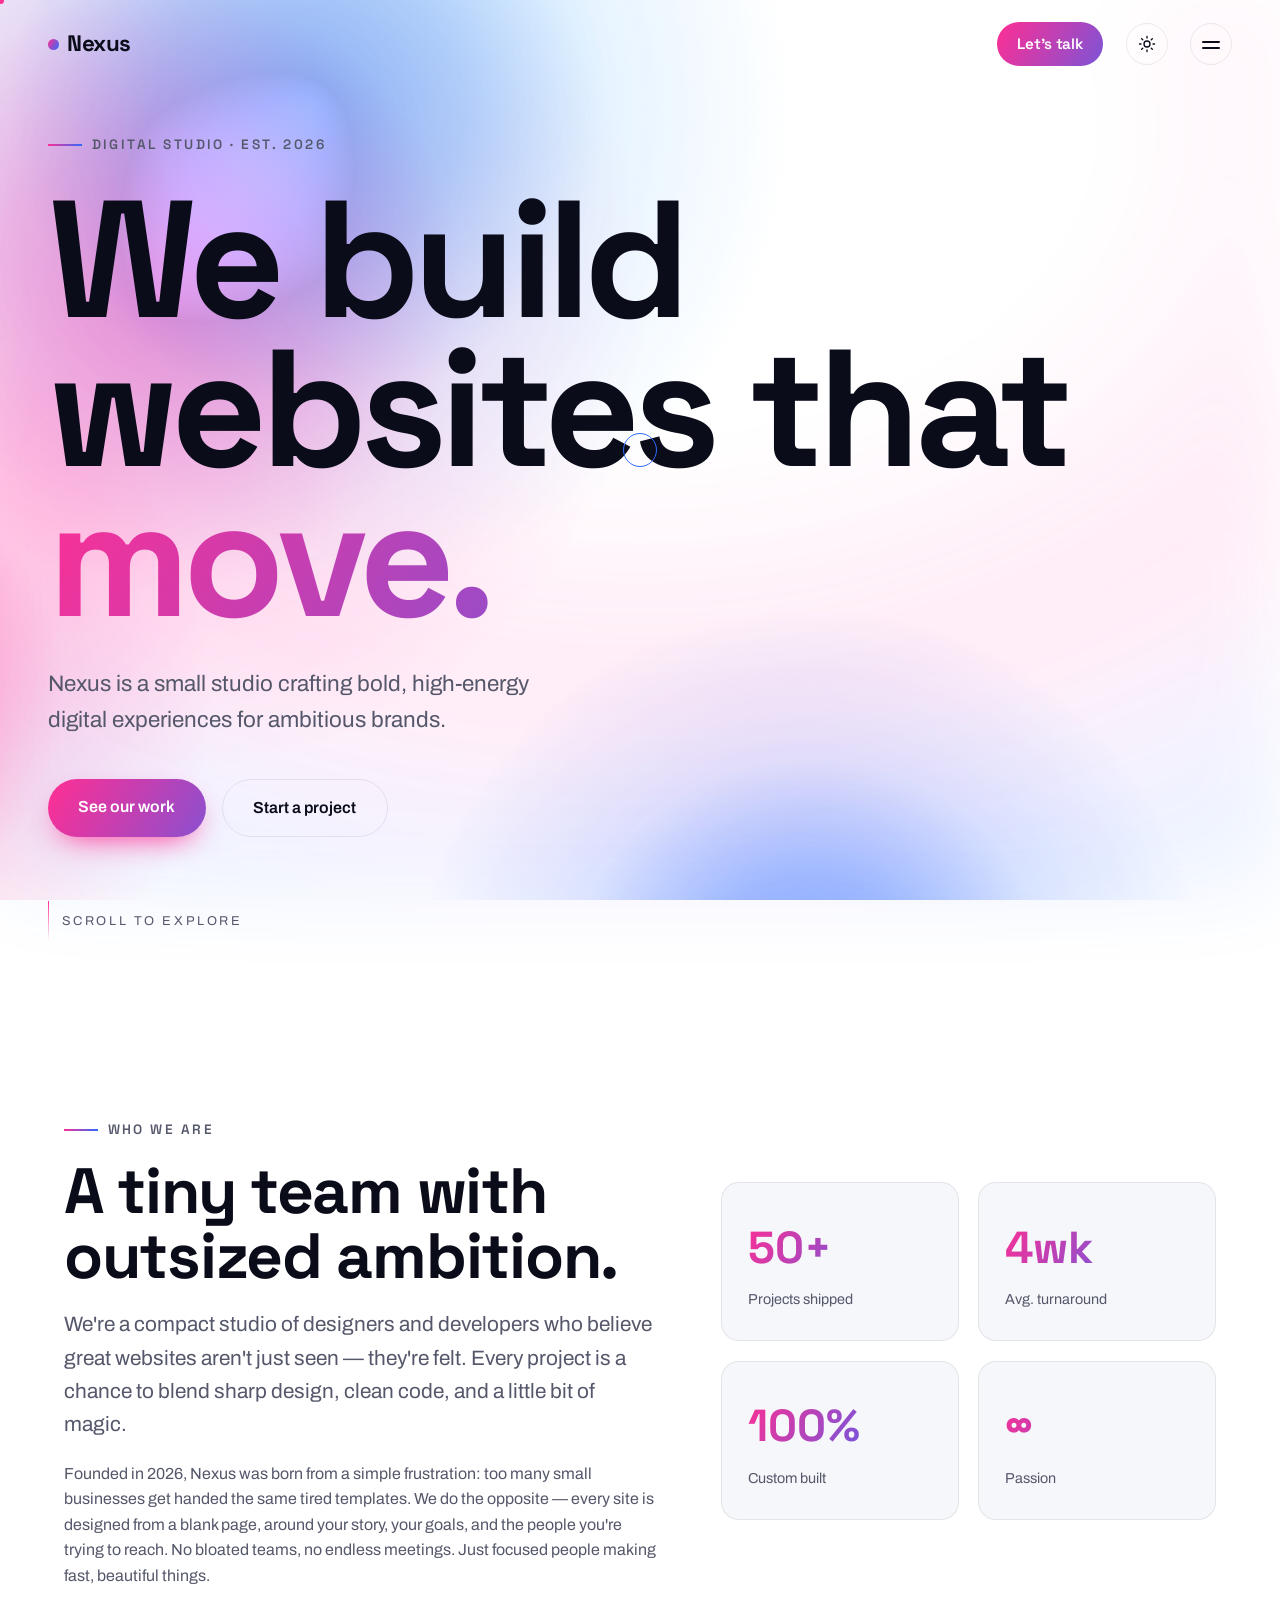
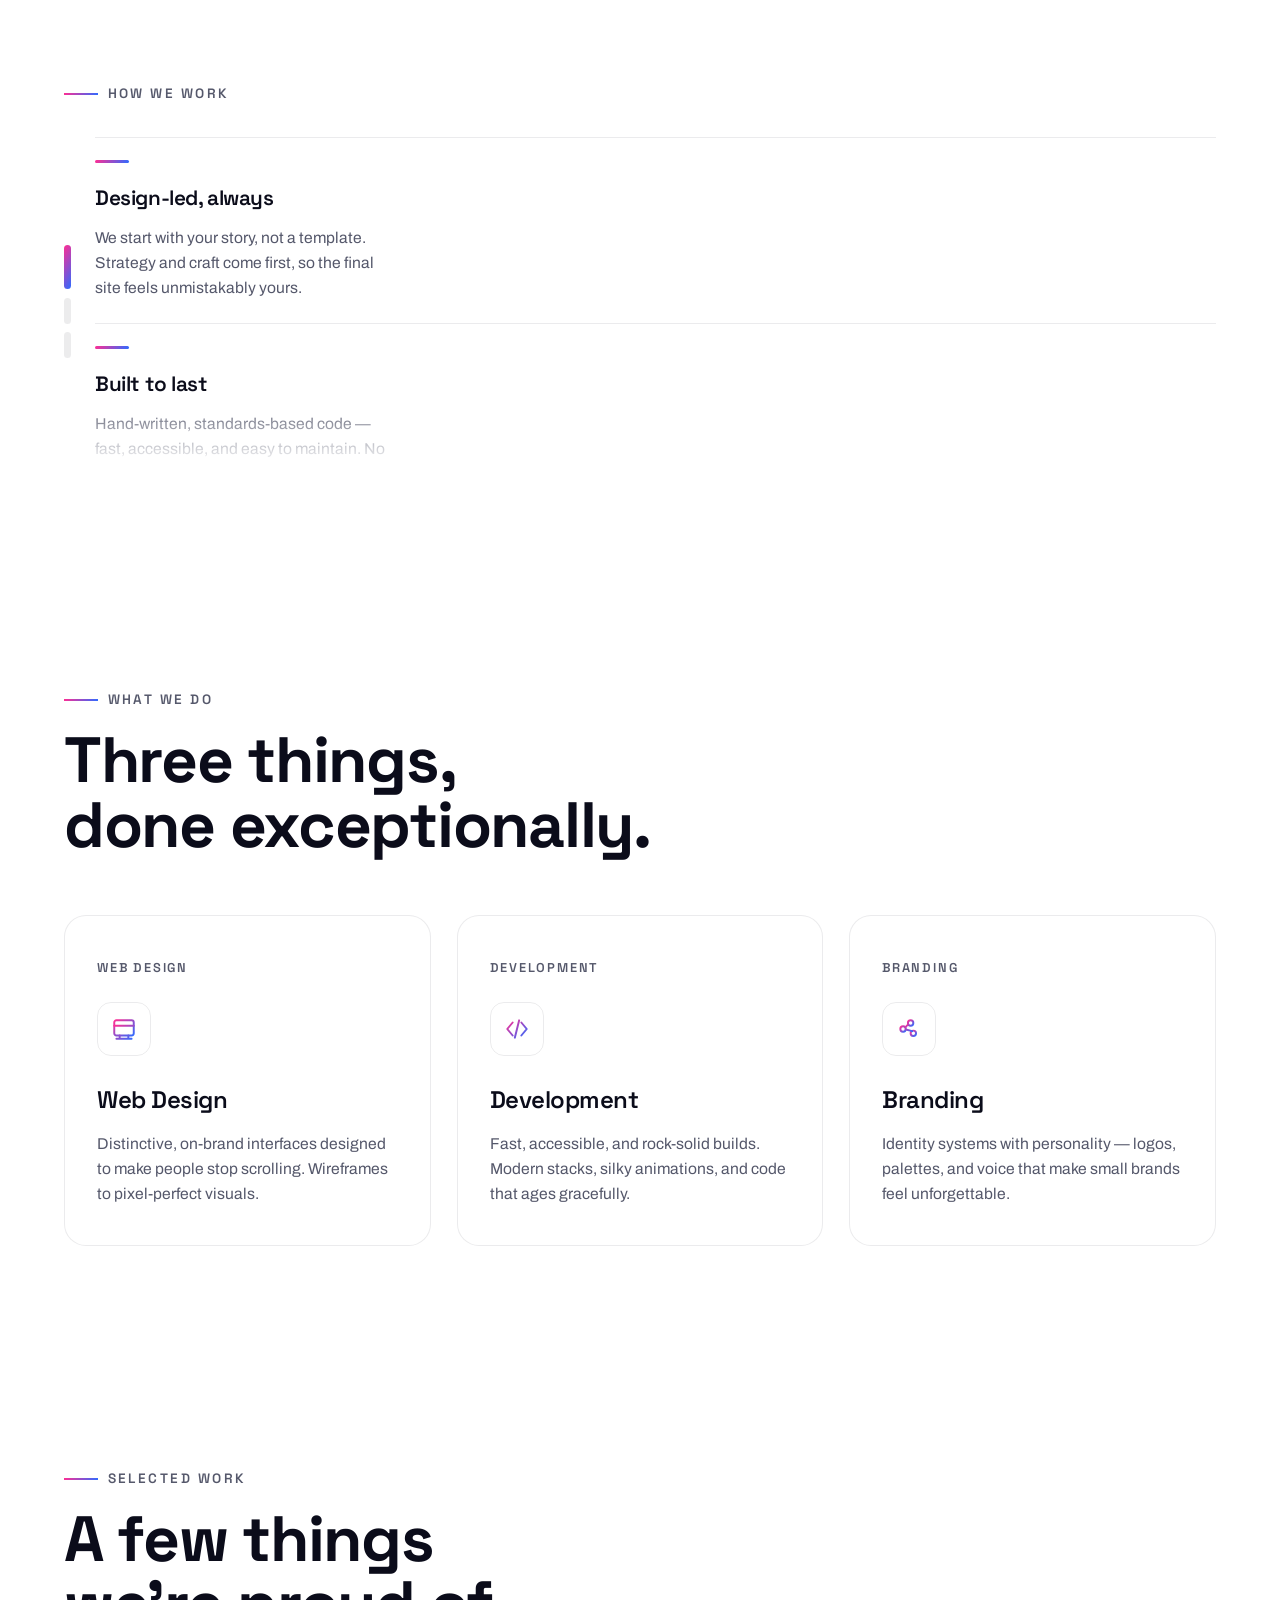
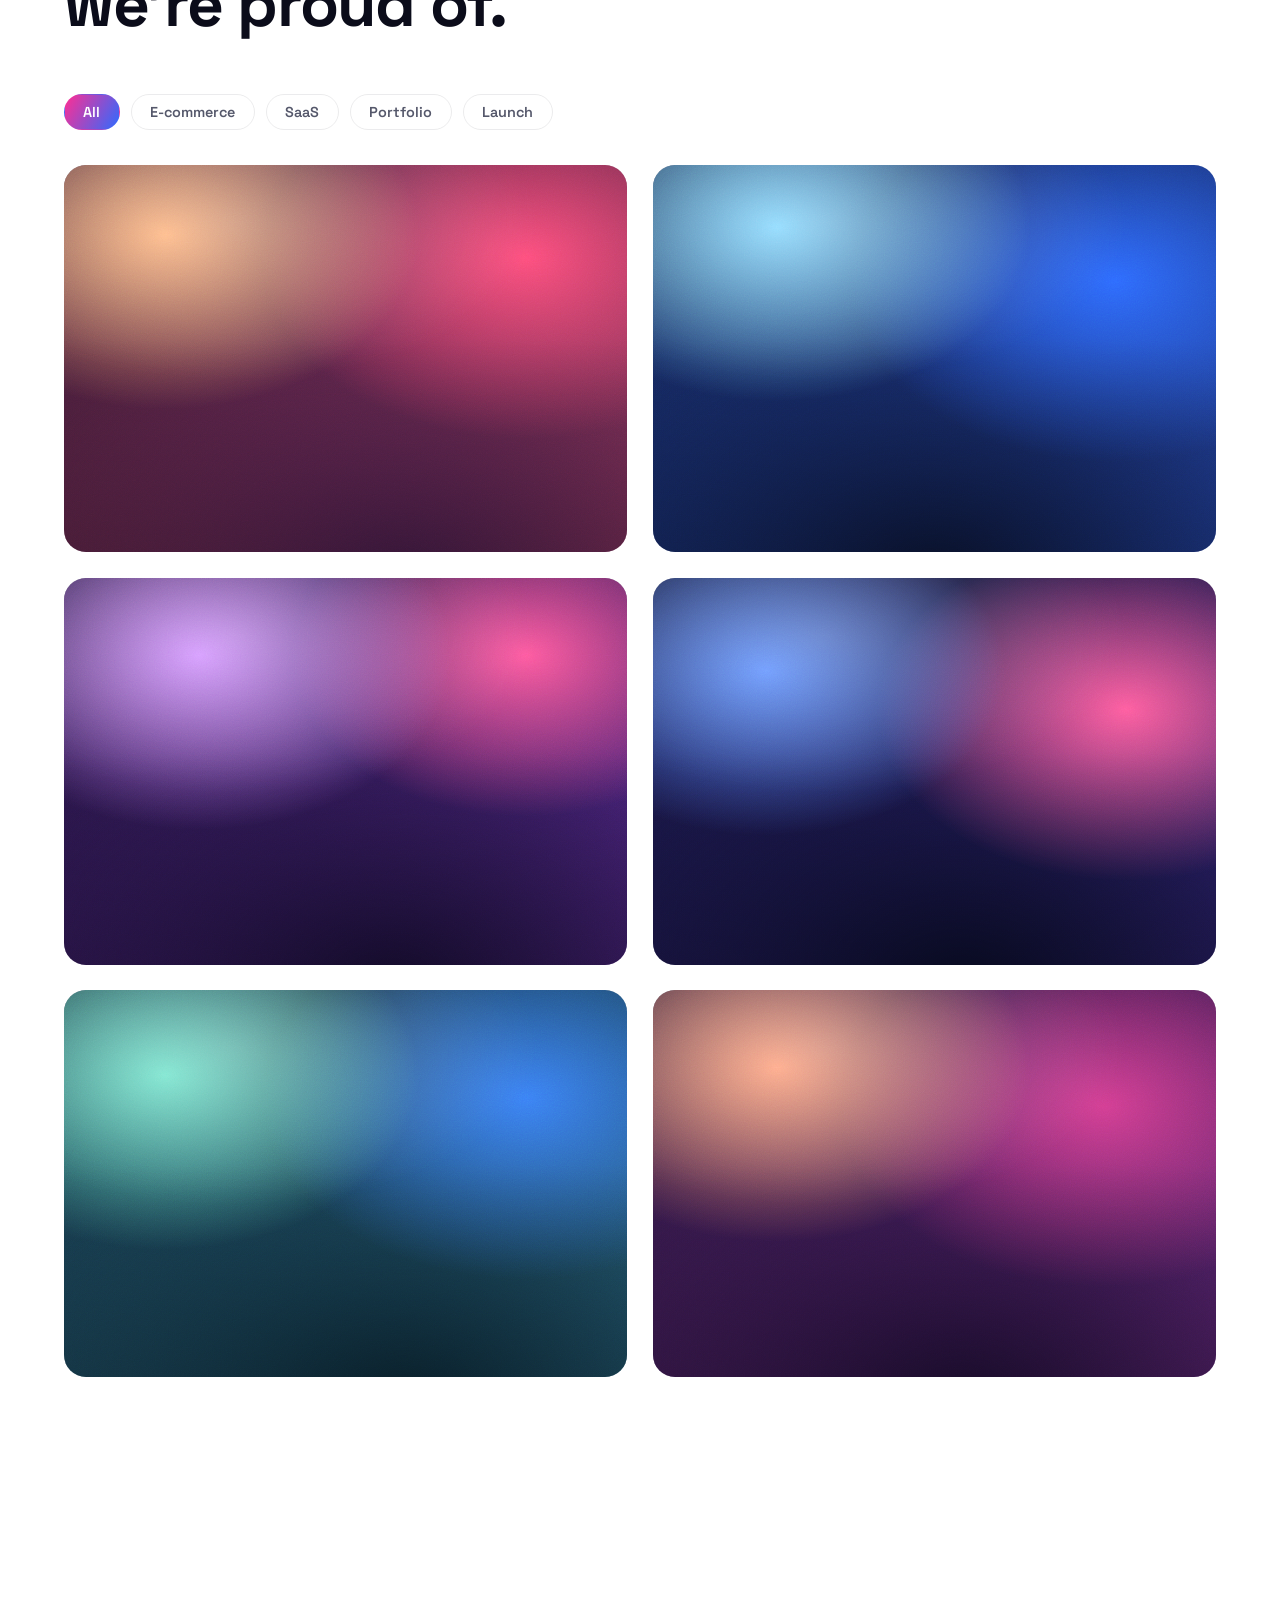
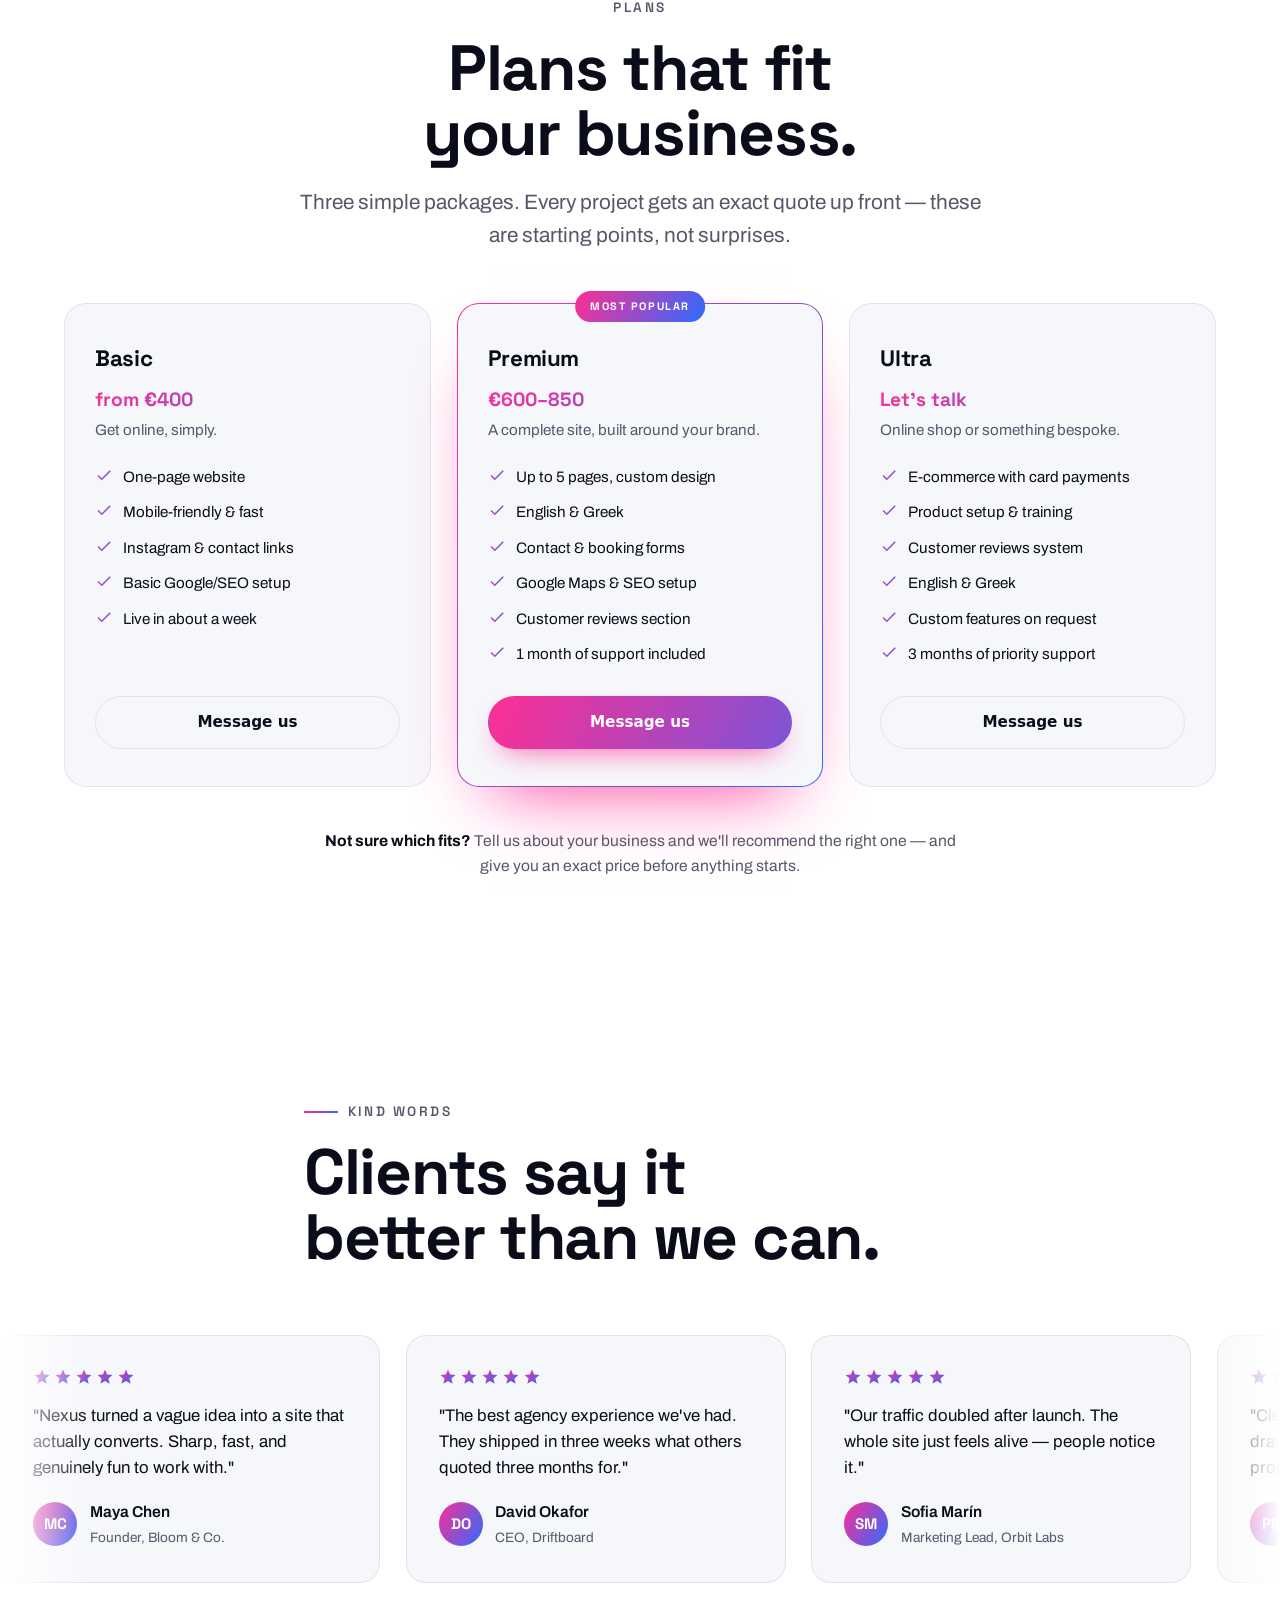
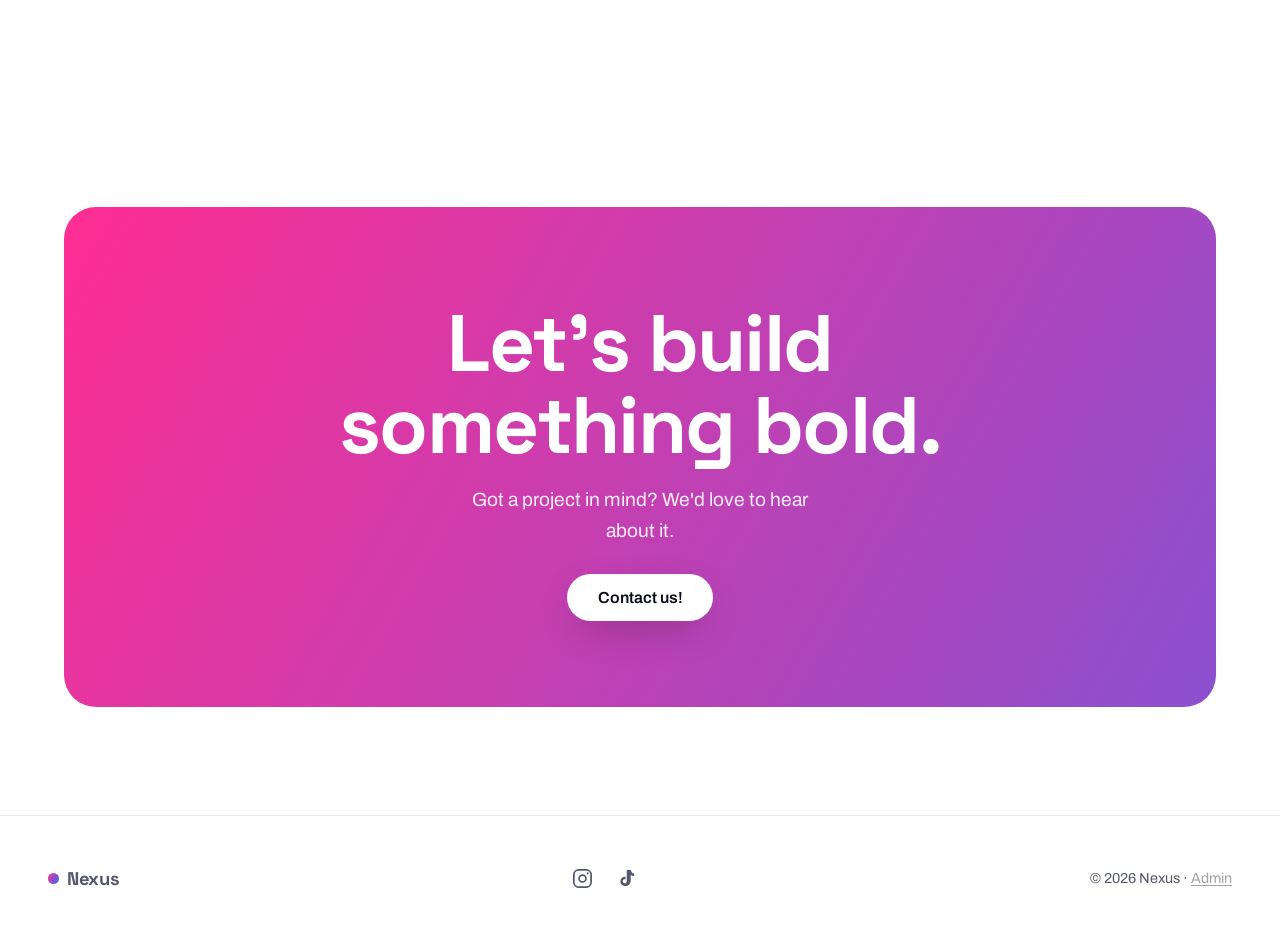
==== commit e51ba3b0: "Reviews press-to-pause/release; admin image upload per project - Reviews marquee now pauses when a r" ====
--- a/index.html
+++ b/index.html
@@ -8,7 +8,7 @@
   <link rel="preconnect" href="https://fonts.googleapis.com" />
   <link rel="preconnect" href="https://fonts.gstatic.com" crossorigin />
   <link href="https://fonts.googleapis.com/css2?family=Archivo:wght@400;500;600&family=Space+Grotesk:wght@400;500;600;700&display=swap" rel="stylesheet" />
-  <link rel="stylesheet" href="css/style.css?v=14" />
+  <link rel="stylesheet" href="css/style.css?v=15" />
 </head>
 <body>
 
@@ -248,6 +248,6 @@
 </div>
 
 
-  <script src="js/main.js?v=14"></script>
+  <script src="js/main.js?v=15"></script>
 </body>
 </html>
--- a/css/style.css
+++ b/css/style.css
@@ -585,6 +585,9 @@
       radial-gradient(120% 90% at 30% 15%, rgba(255,255,255,0.22), transparent 45%),
       linear-gradient(180deg, transparent 45%, rgba(0,0,0,0.28) 100%);
   }
+  /* uploaded photos show clean — skip the grain/vignette used for gradients */
+  .work-item .thumb.has-image::before,
+  .work-item .thumb.has-image::after { display: none; }
   .work-item:hover .thumb { transform: scale(1.08); }
   .work-item .overlay {
     position: absolute; inset: 0;
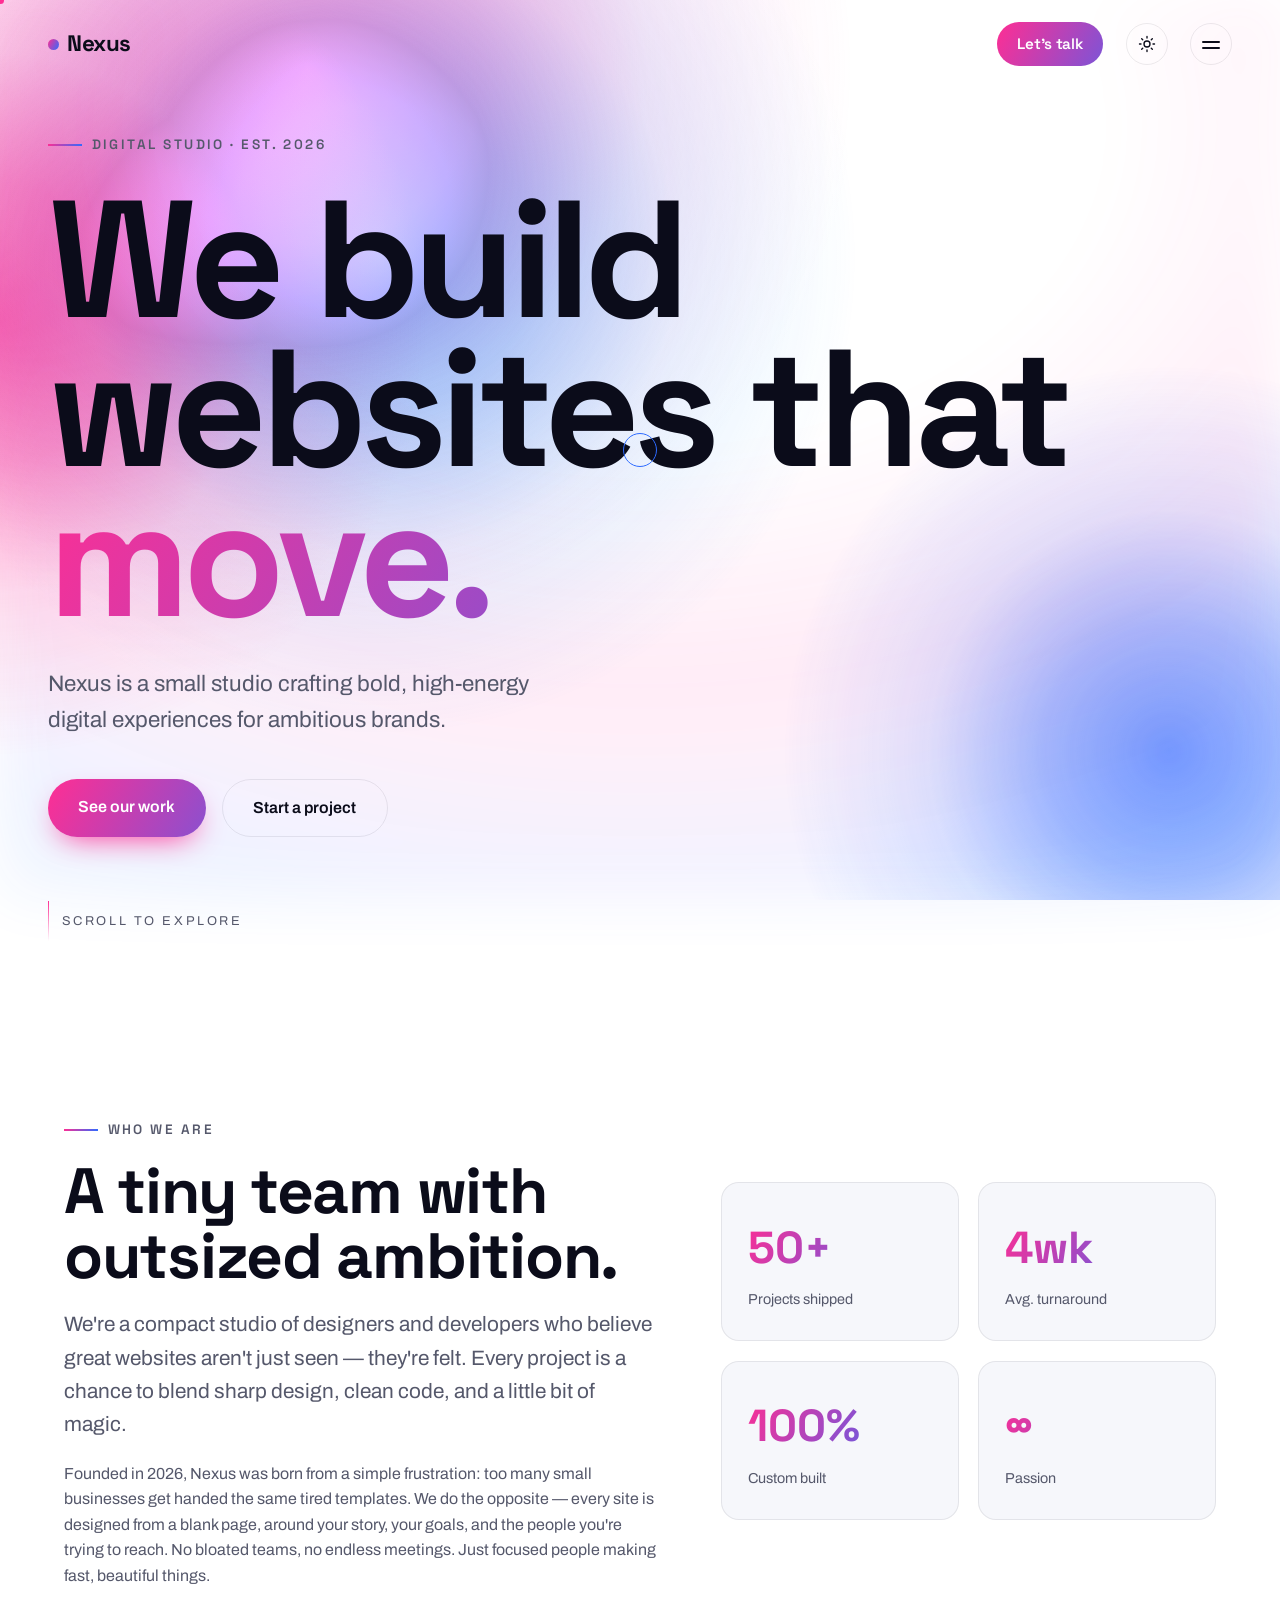
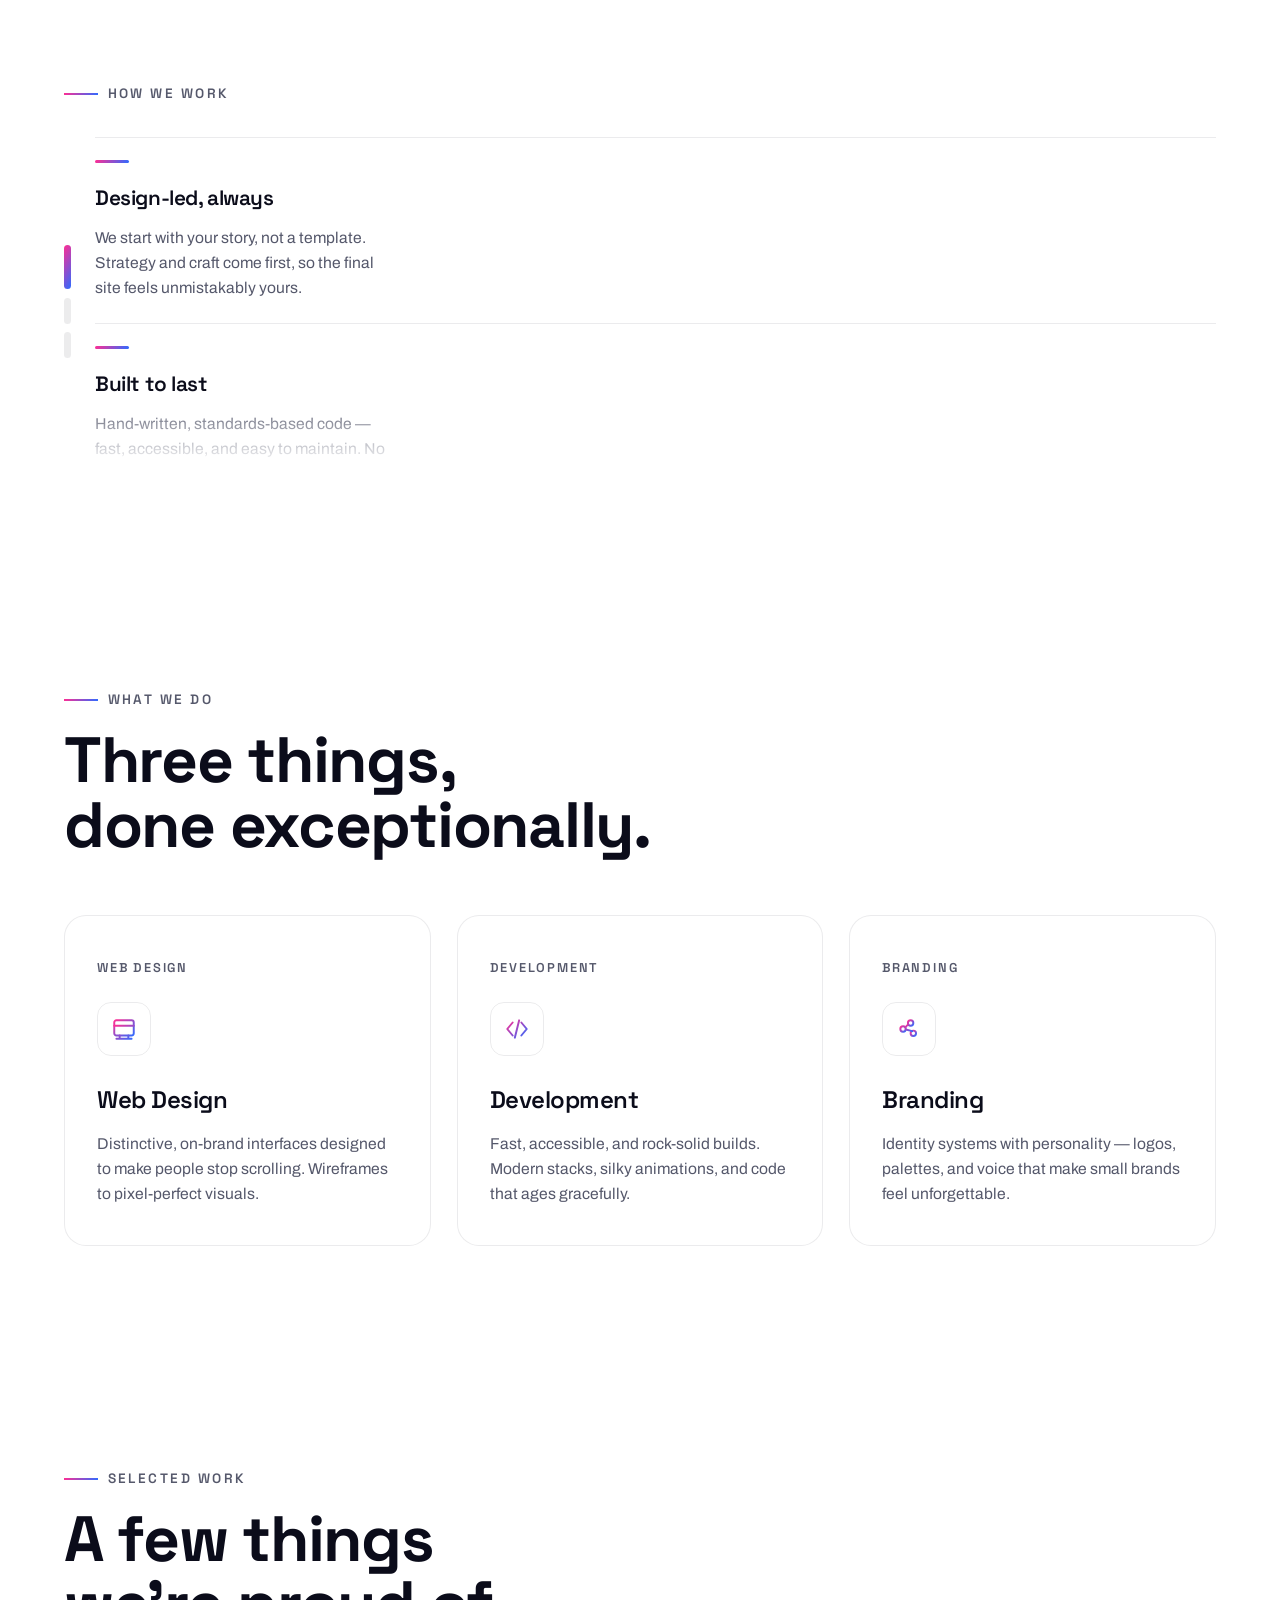
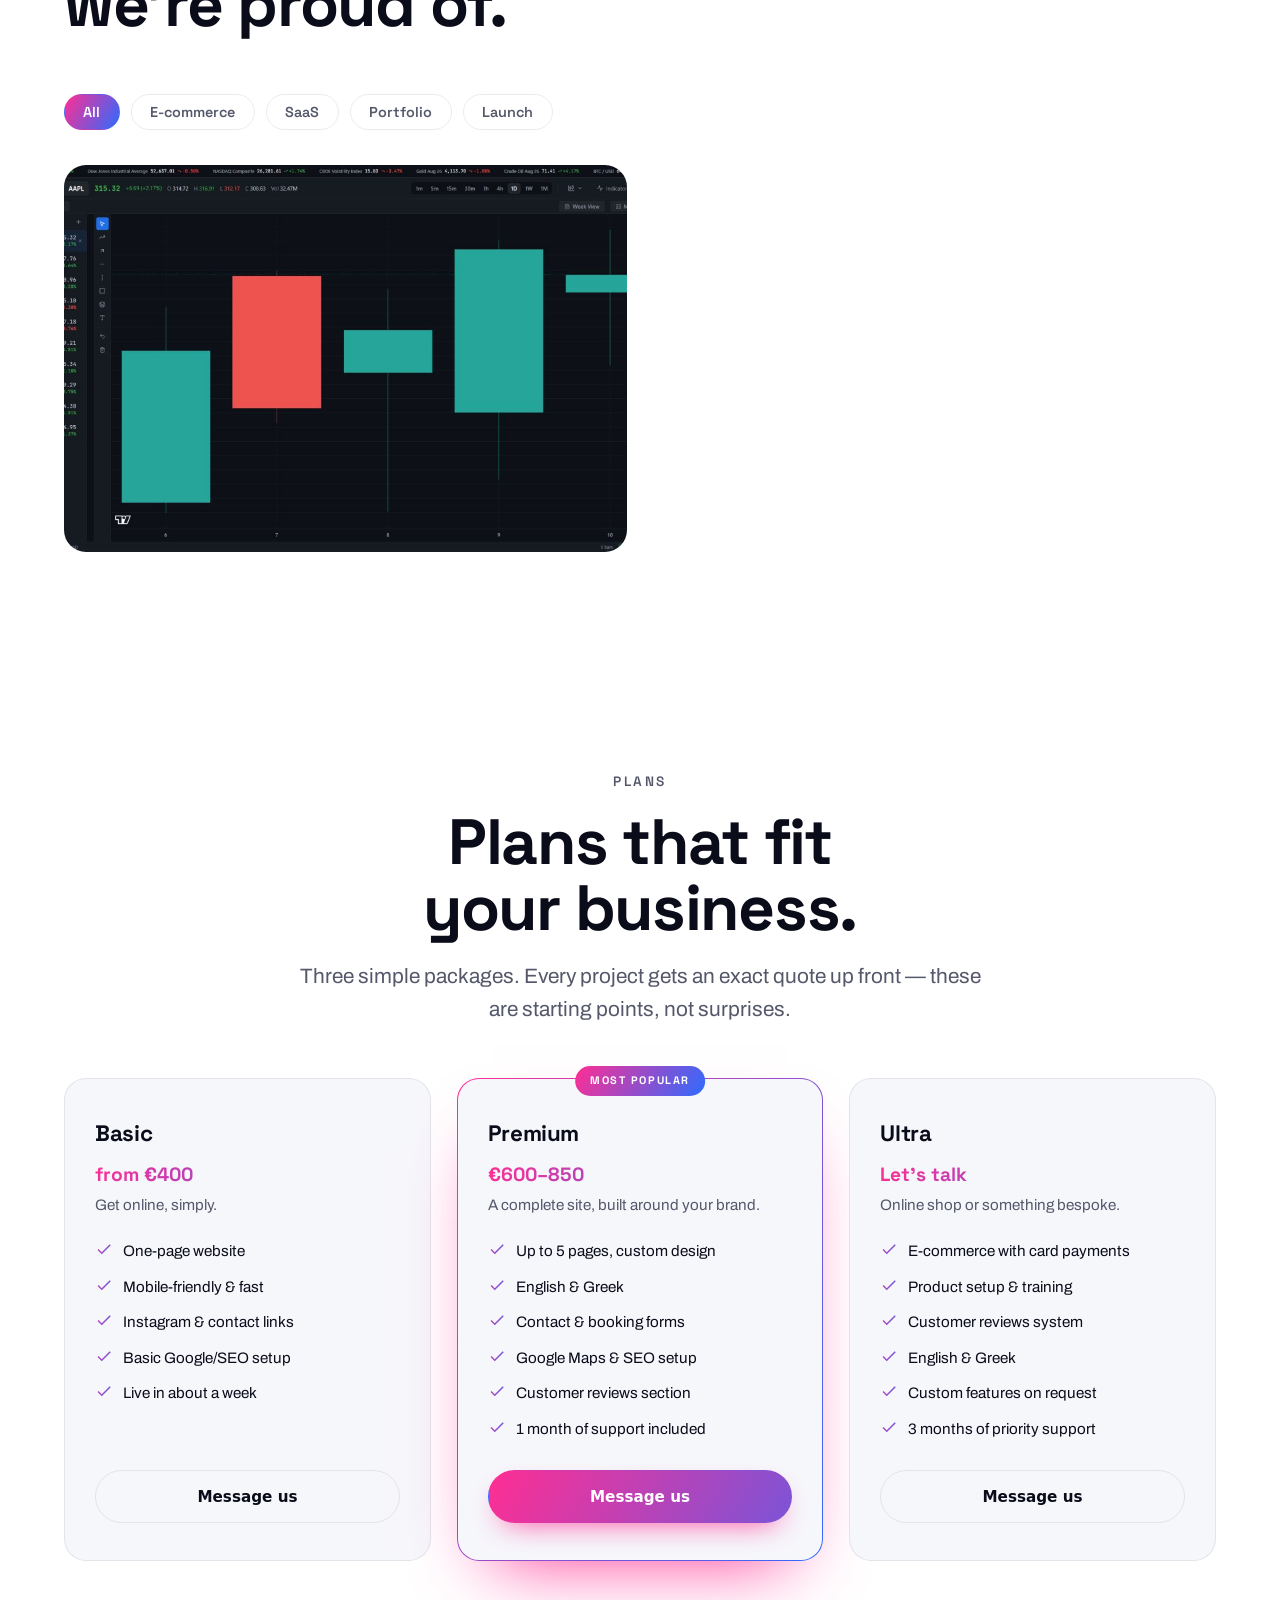
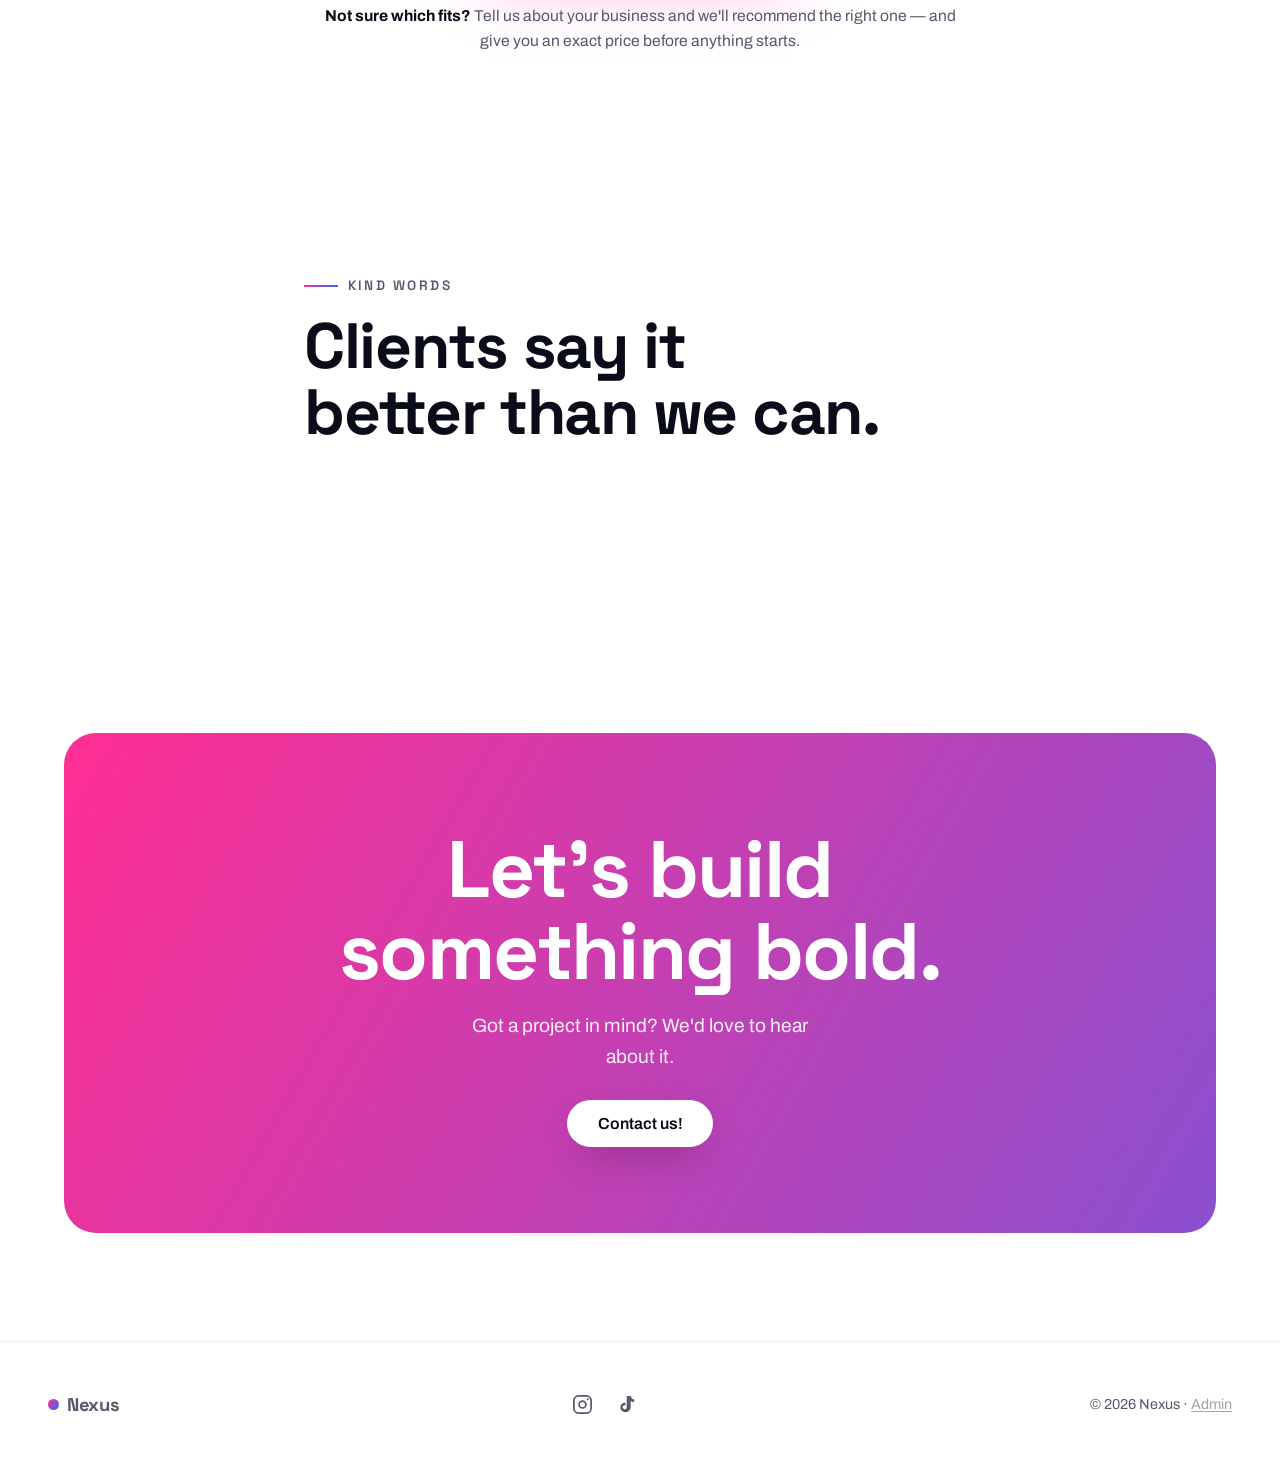
==== commit d6a3aee0: "Improve performance on tablets/phones (esp. iPad) - Background canvas: throttle to ~30fps, render at" ====
--- a/index.html
+++ b/index.html
@@ -8,7 +8,7 @@
   <link rel="preconnect" href="https://fonts.googleapis.com" />
   <link rel="preconnect" href="https://fonts.gstatic.com" crossorigin />
   <link href="https://fonts.googleapis.com/css2?family=Archivo:wght@400;500;600&family=Space+Grotesk:wght@400;500;600;700&display=swap" rel="stylesheet" />
-  <link rel="stylesheet" href="css/style.css?v=15" />
+  <link rel="stylesheet" href="css/style.css?v=16" />
 </head>
 <body>
 
@@ -248,6 +248,6 @@
 </div>
 
 
-  <script src="js/main.js?v=15"></script>
+  <script src="js/main.js?v=16"></script>
 </body>
 </html>
--- a/css/style.css
+++ b/css/style.css
@@ -97,7 +97,7 @@
       color-mix(in srgb, var(--pink) 60%, transparent) 52%,
       color-mix(in srgb, var(--blue) 55%, transparent) 74%,
       transparent 92%);
-    filter: blur(40px) saturate(1.25);
+    filter: blur(28px) saturate(1.2);
     transform-origin: 50% 14%;
     opacity: 0.15;
     animation: breathe 9s ease-in-out infinite;
@@ -785,3 +785,12 @@
     .reveal { opacity: 1; transform: none; transition: none; }
     .menu-link, .menu-meta { opacity: 1; transform: none; }
   }
+
+  /* ---------- Performance: lighten heavy effects on touch devices ---------- */
+  @media (pointer: coarse) {
+    .aurora { display: none; }                 /* the canvas already provides the colour */
+    nav.scrolled { backdrop-filter: blur(7px); -webkit-backdrop-filter: blur(7px); }
+    .menu { backdrop-filter: blur(10px); -webkit-backdrop-filter: blur(10px); }
+    .work-item .arrow { backdrop-filter: none; -webkit-backdrop-filter: none; background: rgba(255,255,255,0.24); }
+    .work-item .thumb::before { display: none; }  /* skip the grain texture */
+  }
